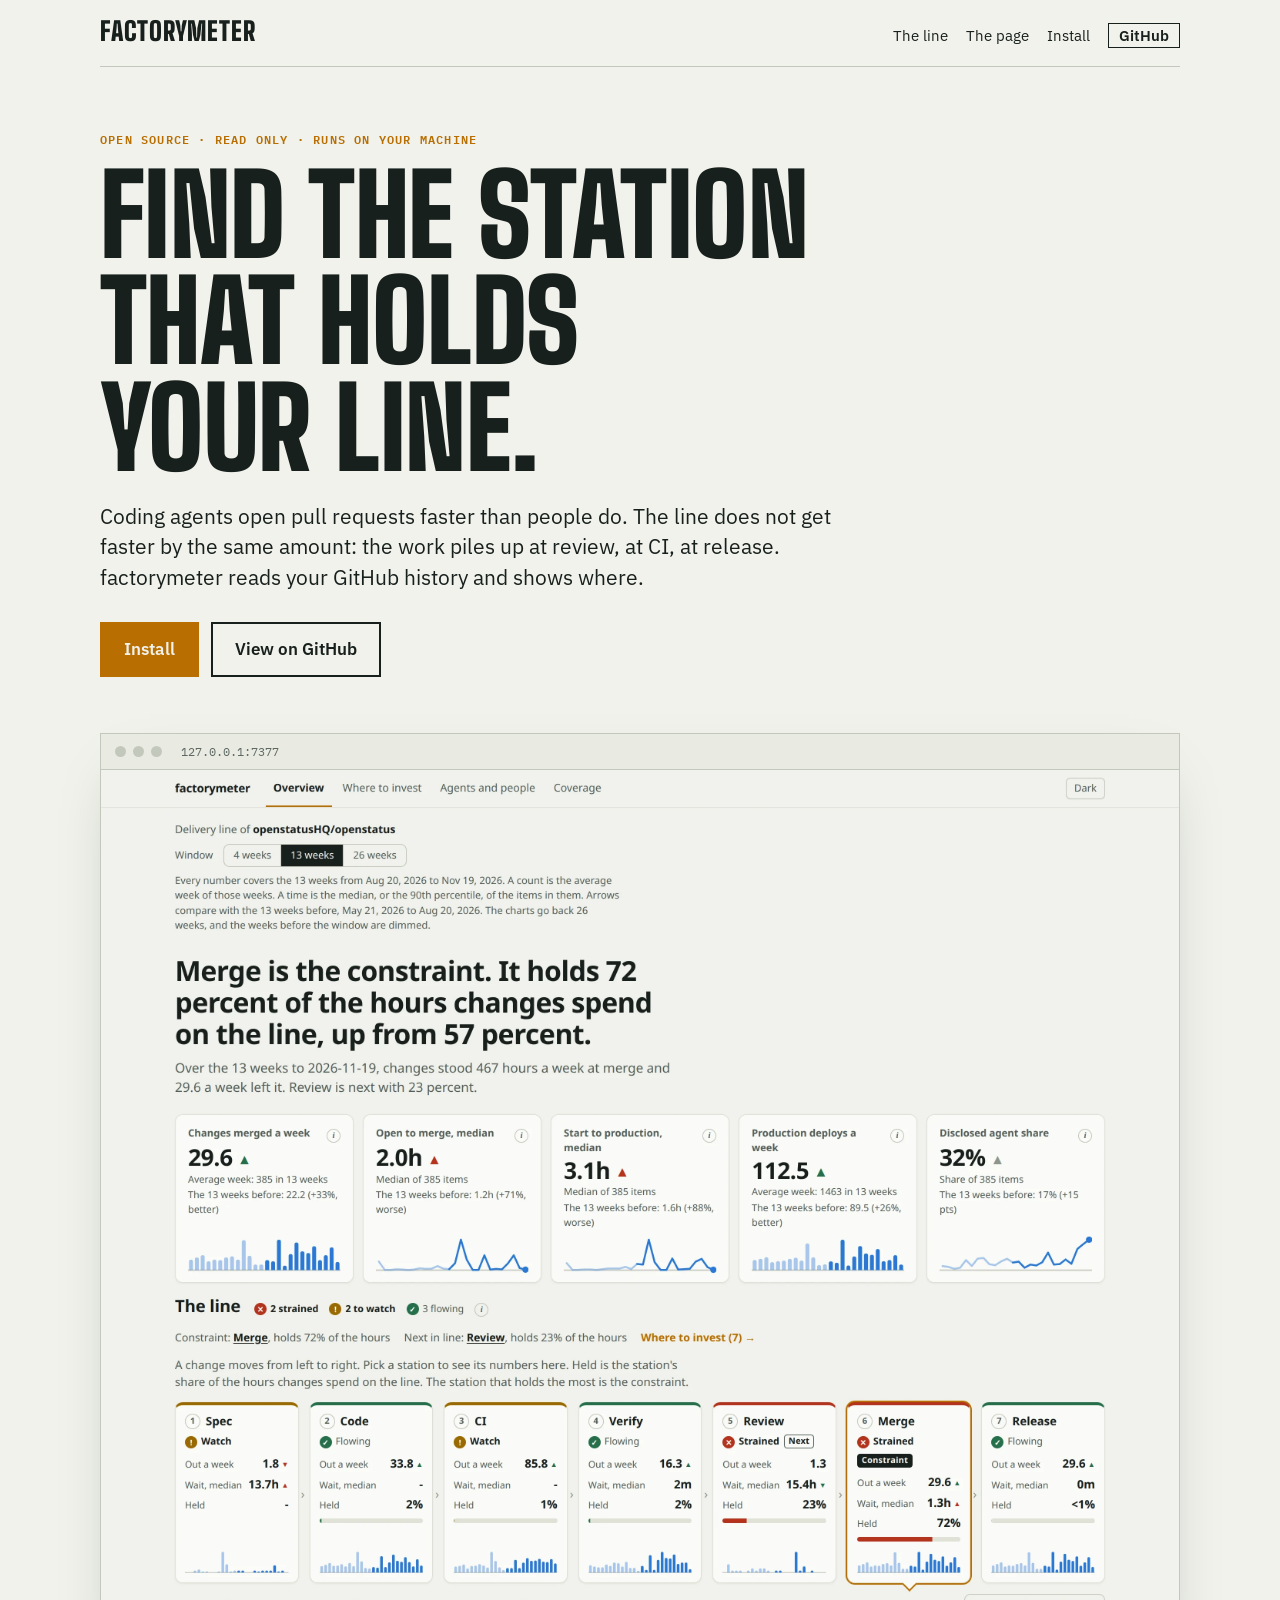
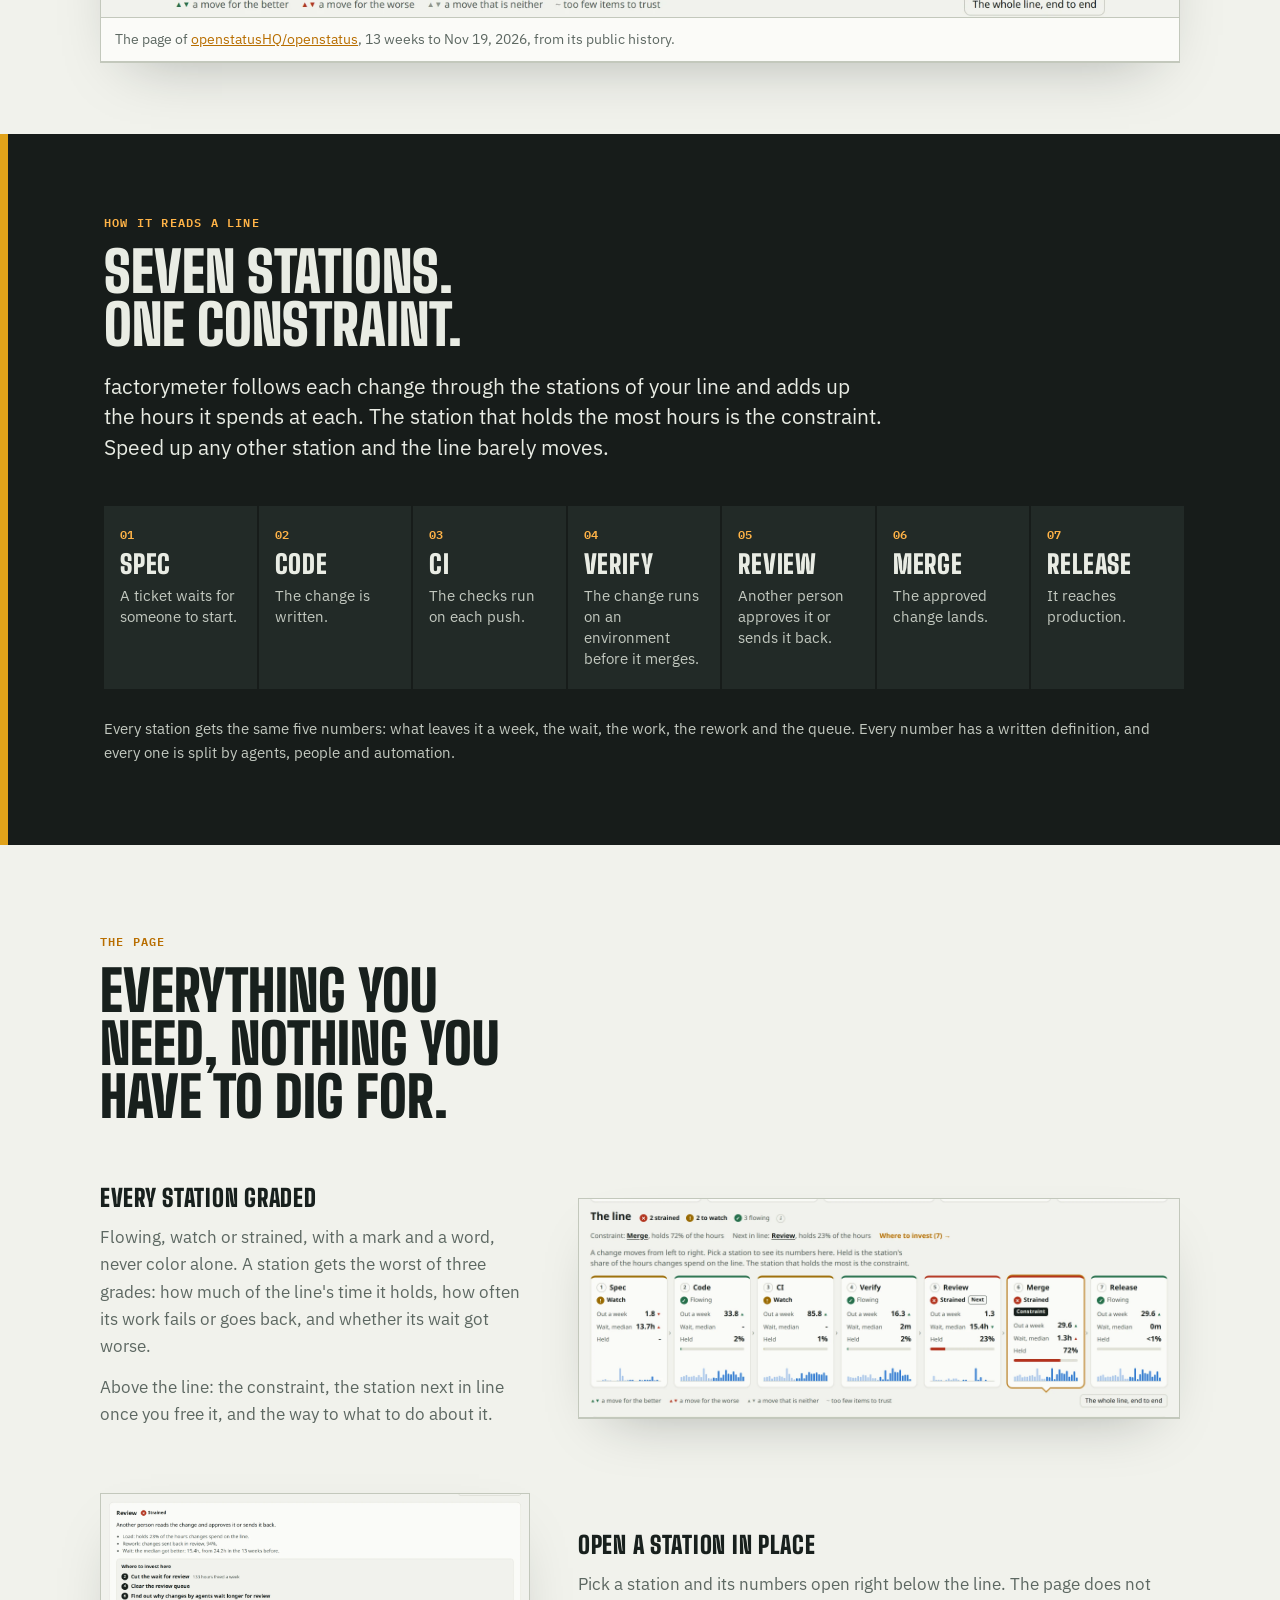
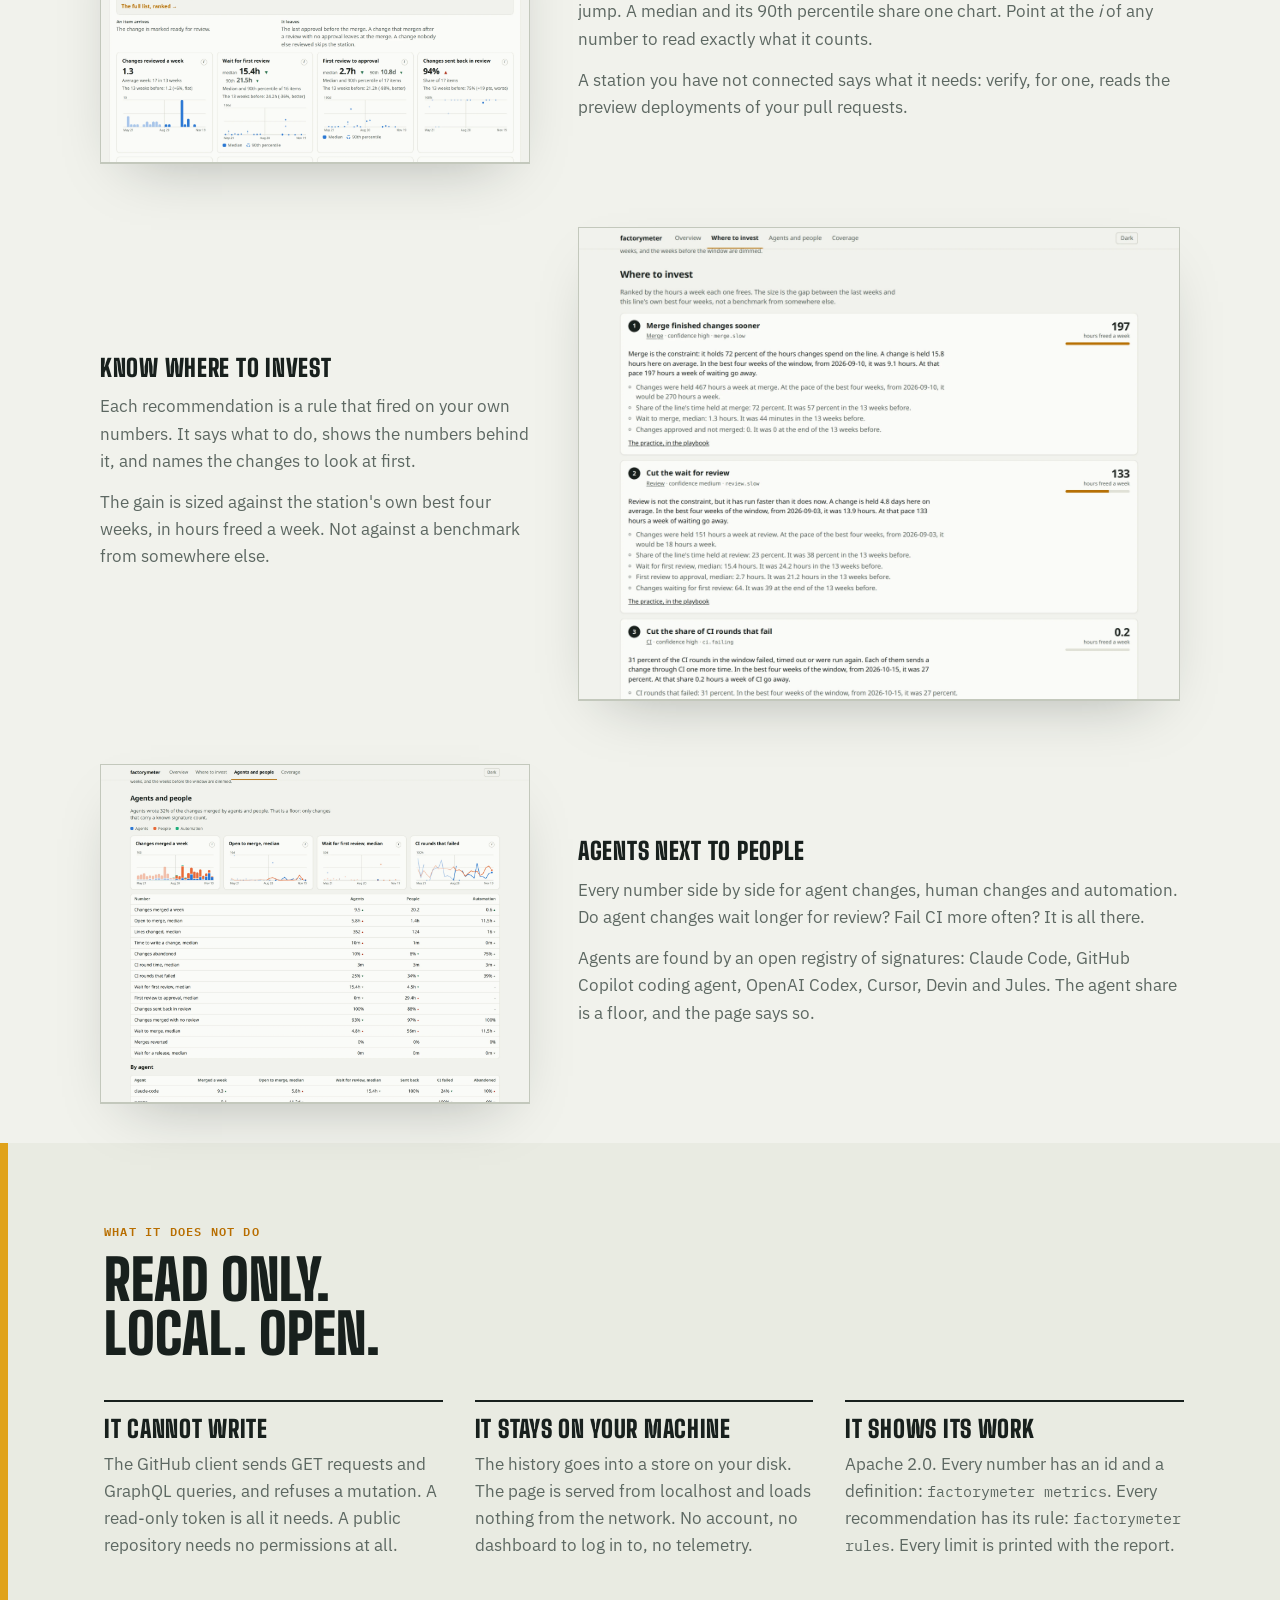
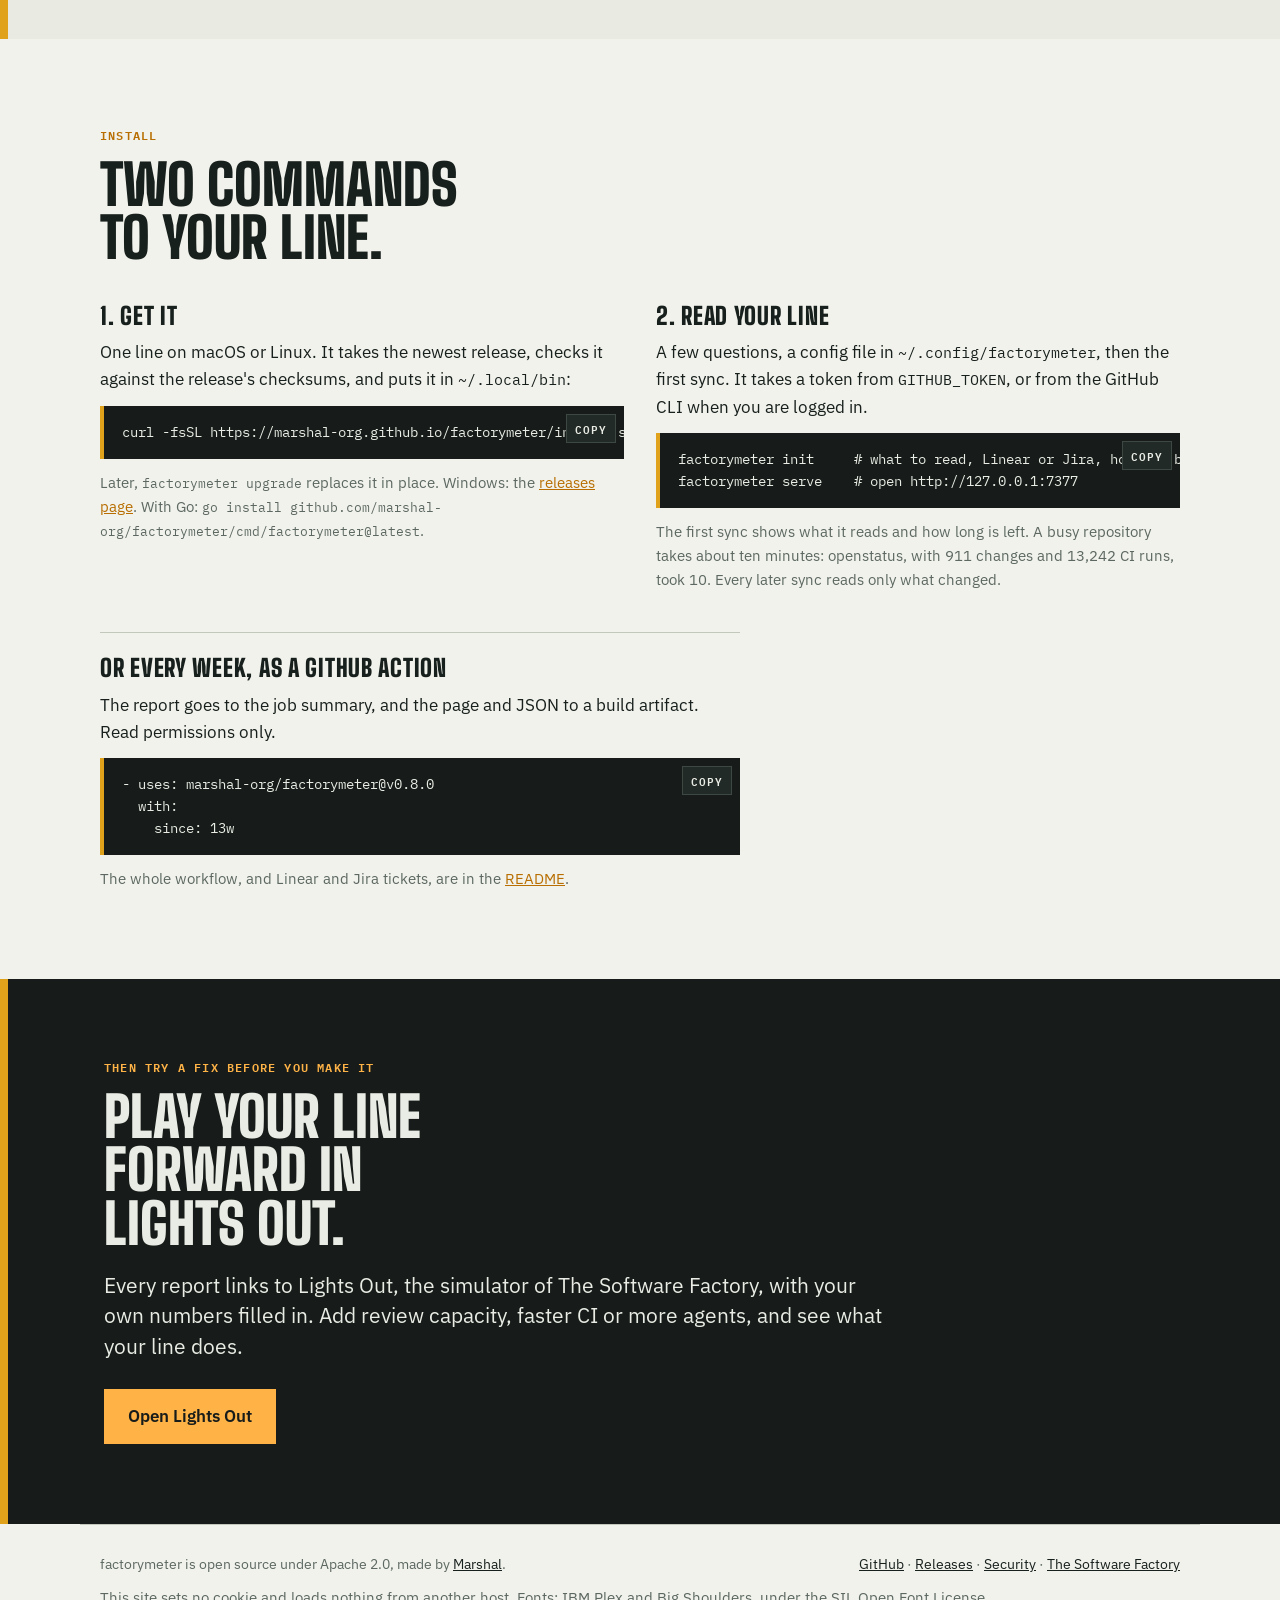
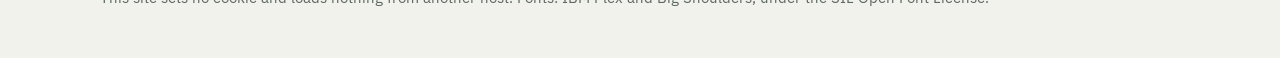
==== site/index.html @ c3268a01 "chore(main): release 0.8.0" ====
<!doctype html>
<html lang="en">
<head>
<meta charset="utf-8">
<meta name="viewport" content="width=device-width, initial-scale=1">
<title>factorymeter: find the station that holds your delivery line</title>
<meta name="description" content="factorymeter reads your GitHub history with a read-only token and shows your delivery line: seven stations from spec to release, graded, with the constraint, the next station in line and where to invest. Agents next to people. Open source, local, no telemetry.">
<link rel="canonical" href="https://marshal-org.github.io/factorymeter/">
<meta name="theme-color" content="#f1f2ec">
<meta property="og:site_name" content="factorymeter">
<meta property="og:type" content="website">
<meta property="og:title" content="factorymeter: find the station that holds your delivery line">
<meta property="og:description" content="Seven stations from spec to release, graded. The constraint, the next station in line, and where to invest. Agents next to people. Read only, local, open source.">
<meta property="og:url" content="https://marshal-org.github.io/factorymeter/">
<meta property="og:image" content="https://marshal-org.github.io/factorymeter/img/og.png">
<meta property="og:image:width" content="1200">
<meta property="og:image:height" content="630">
<meta name="twitter:card" content="summary_large_image">
<meta name="twitter:title" content="factorymeter: find the station that holds your delivery line">
<meta name="twitter:description" content="Seven stations from spec to release, graded. The constraint, the next station in line, and where to invest. Agents next to people.">
<meta name="twitter:image" content="https://marshal-org.github.io/factorymeter/img/og.png">
<link rel="icon" href="favicon.svg" type="image/svg+xml">
<link rel="stylesheet" href="style.css">
<script type="application/ld+json">{"@context":"https://schema.org","@type":"SoftwareApplication","name":"factorymeter","applicationCategory":"DeveloperApplication","operatingSystem":"Linux, macOS, Windows","license":"https://www.apache.org/licenses/LICENSE-2.0","url":"https://marshal-org.github.io/factorymeter/","downloadUrl":"https://github.com/marshal-org/factorymeter/releases/latest","codeRepository":"https://github.com/marshal-org/factorymeter","offers":{"@type":"Offer","price":"0","priceCurrency":"USD"},"author":{"@type":"Organization","name":"Marshal","url":"https://marshal.codes"}}</script>
</head>
<body>
<div class="shell">
<nav class="nav" aria-label="Main">
<a class="home" href="./">factorymeter</a>
<ul>
<li><a href="#line">The line</a></li>
<li><a href="#page">The page</a></li>
<li><a href="#install">Install</a></li>
<li><a class="gh" href="https://github.com/marshal-org/factorymeter">GitHub</a></li>
</ul>
</nav>
</div>

<header class="shell hero">
<p class="kicker">Open source · read only · runs on your machine</p>
<h1>Find the station that holds your line.</h1>
<p class="lede">Coding agents open pull requests faster than people do. The line does not get faster by the same amount: the work piles up at review, at CI, at release. factorymeter reads your GitHub history and shows where.</p>
<div class="cta">
<a class="btn" href="#install">Install</a>
<a class="btn ghost" href="https://github.com/marshal-org/factorymeter">View on GitHub</a>
</div>
<figure class="shot hero-shot">
<div class="chrome" aria-hidden="true"><span></span><span></span><span></span><b>127.0.0.1:7377</b></div>
<img src="img/overview.webp" width="1400" height="1100" alt="The factorymeter page for openstatusHQ/openstatus: the headline names the constraint, five numbers of the whole line, and the seven stations graded flowing, watch or strained.">
<figcaption>The page of <a href="https://github.com/openstatusHQ/openstatus">openstatusHQ/openstatus</a>, 13 weeks to <!-- x-shot-date -->Nov 19, 2026<!-- /x-shot-date -->, from its public history.</figcaption>
</figure>
</header>

<section class="stage dk" id="line">
<div class="shell">
<p class="kicker">How it reads a line</p>
<h2>Seven stations. One constraint.</h2>
<p class="lede">factorymeter follows each change through the stations of your line and adds up the hours it spends at each. The station that holds the most hours is the constraint. Speed up any other station and the line barely moves.</p>
<ol class="stations">
<li><b>01</b><h3>Spec</h3><p>A ticket waits for someone to start.</p></li>
<li><b>02</b><h3>Code</h3><p>The change is written.</p></li>
<li><b>03</b><h3>CI</h3><p>The checks run on each push.</p></li>
<li><b>04</b><h3>Verify</h3><p>The change runs on an environment before it merges.</p></li>
<li><b>05</b><h3>Review</h3><p>Another person approves it or sends it back.</p></li>
<li><b>06</b><h3>Merge</h3><p>The approved change lands.</p></li>
<li><b>07</b><h3>Release</h3><p>It reaches production.</p></li>
</ol>
<p class="small">Every station gets the same five numbers: what leaves it a week, the wait, the work, the rework and the queue. Every number has a written definition, and every one is split by agents, people and automation.</p>
</div>
</section>

<section class="shell" id="page">
<p class="kicker">The page</p>
<h2>Everything you need, nothing you have to dig for.</h2>

<div class="feature">
<div>
<h3>Every station graded</h3>
<p>Flowing, watch or strained, with a mark and a word, never color alone. A station gets the worst of three grades: how much of the line's time it holds, how often its work fails or goes back, and whether its wait got worse.</p>
<p>Above the line: the constraint, the station next in line once you free it, and the way to what to do about it.</p>
</div>
<figure class="shot"><img src="img/line.webp" width="1256" height="458" loading="lazy" alt="The line of seven stations, each with a colored top edge and a grade, what leaves it a week, its median wait and its share of the hours."></figure>
</div>

<div class="feature flip">
<div>
<h3>Open a station in place</h3>
<p>Pick a station and its numbers open right below the line. The page does not jump. A median and its 90th percentile share one chart. Point at the <i>i</i> of any number to read exactly what it counts.</p>
<p>A station you have not connected says what it needs: verify, for one, reads the preview deployments of your pull requests.</p>
</div>
<figure class="shot"><img src="img/station.webp" width="1256" height="788" loading="lazy" alt="The review station opened below the line: its grade and reasons, the recommendations about it, and a chart per number with 26 weeks of history."></figure>
</div>

<div class="feature">
<div>
<h3>Know where to invest</h3>
<p>Each recommendation is a rule that fired on your own numbers. It says what to do, shows the numbers behind it, and names the changes to look at first.</p>
<p>The gain is sized against the station's own best four weeks, in hours freed a week. Not against a benchmark from somewhere else.</p>
</div>
<figure class="shot"><img src="img/invest.webp" width="1400" height="1100" loading="lazy" alt="Where to invest: ranked recommendations, each with the hours a week it frees, its evidence and the changes to look at."></figure>
</div>

<div class="feature flip">
<div>
<h3>Agents next to people</h3>
<p>Every number side by side for agent changes, human changes and automation. Do agent changes wait longer for review? Fail CI more often? It is all there.</p>
<p>Agents are found by an open registry of signatures: Claude Code, GitHub Copilot coding agent, OpenAI Codex, Cursor, Devin and Jules. The agent share is a floor, and the page says so.</p>
</div>
<figure class="shot"><img src="img/agents.webp" width="1400" height="1100" loading="lazy" alt="Agents and people: weekly charts of changes merged and wait for review, split by agents, people and automation, with a table of every number."></figure>
</div>
</section>

<section class="stage" id="trust">
<div class="shell">
<p class="kicker">What it does not do</p>
<h2>Read only. Local. Open.</h2>
<div class="three">
<div><h3>It cannot write</h3><p>The GitHub client sends GET requests and GraphQL queries, and refuses a mutation. A read-only token is all it needs. A public repository needs no permissions at all.</p></div>
<div><h3>It stays on your machine</h3><p>The history goes into a store on your disk. The page is served from localhost and loads nothing from the network. No account, no dashboard to log in to, no telemetry.</p></div>
<div><h3>It shows its work</h3><p>Apache 2.0. Every number has an id and a definition: <code>factorymeter metrics</code>. Every recommendation has its rule: <code>factorymeter rules</code>. Every limit is printed with the report.</p></div>
</div>
</div>
</section>

<section class="shell" id="install">
<p class="kicker">Install</p>
<h2>Two commands to your line.</h2>
<div class="steps">
<div>
<h3>1. Get it</h3>
<p>One line on macOS or Linux. It takes the newest release, checks it against the release's checksums, and puts it in <code>~/.local/bin</code>:</p>
<pre><code>curl -fsSL https://marshal-org.github.io/factorymeter/install.sh | sh</code></pre>
<p class="small">Later, <code>factorymeter upgrade</code> replaces it in place. Windows: the <a href="https://github.com/marshal-org/factorymeter/releases/latest">releases page</a>. With Go: <code>go install github.com/marshal-org/factorymeter/cmd/factorymeter@latest</code>.</p>
</div>
<div>
<h3>2. Read your line</h3>
<p>A few questions, a config file in <code>~/.config/factorymeter</code>, then the first sync. It takes a token from <code>GITHUB_TOKEN</code>, or from the GitHub CLI when you are logged in.</p>
<pre><code>factorymeter init     # what to read, Linear or Jira, how far back
factorymeter serve    # open http://127.0.0.1:7377</code></pre>
<p class="small">The first sync shows what it reads and how long is left. A busy repository takes about ten minutes: openstatus, with 911 changes and 13,242 CI runs, took 10. Every later sync reads only what changed.</p>
</div>
</div>
<div class="action">
<h3>Or every week, as a GitHub Action</h3>
<p>The report goes to the job summary, and the page and JSON to a build artifact. Read permissions only.</p>
<!-- x-release-please-start-version -->
<pre><code>- uses: marshal-org/factorymeter@v0.8.0
  with:
    since: 13w</code></pre>
<!-- x-release-please-end -->
<p class="small">The whole workflow, and Linear and Jira tickets, are in the <a href="https://github.com/marshal-org/factorymeter#run-it-on-a-schedule">README</a>.</p>
</div>
</section>

<section class="stage dk sim" id="simulate">
<div class="shell">
<p class="kicker">Then try a fix before you make it</p>
<h2>Play your line forward in Lights Out.</h2>
<p class="lede">Every report links to Lights Out, the simulator of The Software Factory, with your own numbers filled in. Add review capacity, faster CI or more agents, and see what your line does.</p>
<a class="btn" href="https://thesoftwarefactory.site/lights-out/">Open Lights Out</a>
</div>
</section>

<footer class="shell foot">
<div class="row">
<p>factorymeter is open source under Apache 2.0, made by <a href="https://marshal.codes/?utm_source=factorymeter&amp;utm_medium=site">Marshal</a>.</p>
<p><a href="https://github.com/marshal-org/factorymeter">GitHub</a> · <a href="https://github.com/marshal-org/factorymeter/releases">Releases</a> · <a href="https://github.com/marshal-org/factorymeter/blob/main/SECURITY.md">Security</a> · <a href="https://thesoftwarefactory.site/">The Software Factory</a></p>
</div>
<p class="small">This site sets no cookie and loads nothing from another host. Fonts: IBM Plex and Big Shoulders, under the SIL Open Font License.</p>
</footer>
<script>
document.querySelectorAll("pre").forEach(function (pre) {
  if (!navigator.clipboard) return;
  var b = document.createElement("button");
  b.type = "button";
  b.className = "copy";
  b.textContent = "Copy";
  b.addEventListener("click", function () {
    var text = pre.querySelector("code").textContent.split("\n").map(function (l) { return l.replace(/\s+#.*$/, ""); }).join("\n");
    navigator.clipboard.writeText(text).then(function () { b.textContent = "Copied"; setTimeout(function () { b.textContent = "Copy"; }, 1500); });
  });
  pre.appendChild(b);
});
</script>
</body>
</html>
---- site/style.css ----
/* The look of The Software Factory: a light page, condensed display
   headings, mono labels, amber as the accent, and the dark green-black of
   its lights-out stages for the bands. The fonts are served from here. */
@font-face { font-family: "Big Shoulders Display"; font-weight: 900; font-display: swap; src: url(fonts/big-shoulders-display-900.woff2) format("woff2"); }
@font-face { font-family: "IBM Plex Sans"; font-weight: 400 700; font-display: swap; src: url(fonts/ibm-plex-sans.woff2) format("woff2"); }
@font-face { font-family: "IBM Plex Mono"; font-weight: 400; font-display: swap; src: url(fonts/ibm-plex-mono-400.woff2) format("woff2"); }
@font-face { font-family: "IBM Plex Mono"; font-weight: 600; font-display: swap; src: url(fonts/ibm-plex-mono-600.woff2) format("woff2"); }

:root {
  --bg: #f1f2ec;
  --panel: #fbfbf8;
  --ink: #18201d;
  --muted: #5d6862;
  --line: #c3c8bc;
  --accent: #b86e00;
  --dk-bg: #171c1a;
  --dk-panel: #222a27;
  --dk-line: #3d4843;
  --dk-ink: #e9ece4;
  --dk-muted: #c3c9c0;
  --dk-accent: #ffb347;
  --rail: #e0a21a;
  --display: "Big Shoulders Display", "Arial Narrow", Impact, sans-serif;
  --body: "IBM Plex Sans", system-ui, -apple-system, "Segoe UI", sans-serif;
  --mono: "IBM Plex Mono", ui-monospace, Menlo, Consolas, monospace;
  color-scheme: light;
}
* { box-sizing: border-box; }
html { scroll-behavior: smooth; scroll-padding-top: 16px; }
html, body { margin: 0; }
body { background: var(--bg); color: var(--ink); font: 400 17px/1.6 var(--body); -webkit-text-size-adjust: 100%; }
img { max-width: 100%; height: auto; display: block; }
a { color: var(--accent); }
a:focus-visible, button:focus-visible { outline: 2px solid var(--accent); outline-offset: 2px; }
h1, h2, h3 { font-family: var(--display); font-weight: 900; text-transform: uppercase; line-height: .95; text-wrap: balance; margin: 0; }
h1 { font-size: clamp(48px, 9vw, 112px); letter-spacing: -.005em; max-width: 14ch; }
h2 { font-size: clamp(34px, 5vw, 56px); max-width: 18ch; }
h3 { font-size: 24px; letter-spacing: .03em; }
p { margin: 0; }
code, pre { font-family: var(--mono); }
code { font-size: .88em; }

.shell { max-width: 1120px; margin: 0 auto; padding: 0 20px; }
.nav { display: flex; flex-wrap: wrap; gap: 8px 22px; align-items: baseline; justify-content: space-between; padding: 18px 0; border-bottom: 1px solid var(--line); }
.nav .home { font: 900 26px/1 var(--display); text-transform: uppercase; letter-spacing: .03em; color: var(--ink); text-decoration: none; }
.nav ul { display: flex; flex-wrap: wrap; gap: 6px 18px; list-style: none; margin: 0; padding: 0; font-size: 15px; }
.nav ul a { color: var(--ink); text-decoration: none; border-bottom: 2px solid transparent; }
.nav ul a:hover { border-color: var(--accent); }
.nav ul .gh { border: 1px solid var(--ink); padding: 2px 10px; font-weight: 600; }
.nav ul .gh:hover { background: var(--ink); color: var(--bg); }

.kicker { font: 600 12px/1.4 var(--mono); text-transform: uppercase; letter-spacing: .1em; color: var(--accent); margin-bottom: 14px; }
.lede { font-size: 21px; line-height: 1.45; max-width: 60ch; margin-top: 20px; color: var(--ink); }
.small { font-size: 15px; color: var(--muted); }
.btn { display: inline-block; background: var(--accent); color: var(--bg); font-weight: 600; padding: 12px 22px; text-decoration: none; border: 2px solid var(--accent); }
.btn:hover { background: #9a5c00; border-color: #9a5c00; }
.btn.ghost { background: none; color: var(--ink); border-color: var(--ink); }
.btn.ghost:hover { background: var(--ink); color: var(--bg); }

.hero { padding-top: 64px; padding-bottom: 72px; }
.cta { display: flex; flex-wrap: wrap; gap: 12px; margin-top: 30px; }
.shot { margin: 0; background: var(--panel); border: 1px solid var(--line); box-shadow: 0 1px 0 var(--line), 0 24px 60px -30px rgba(24, 32, 29, .35); overflow: hidden; }
.hero-shot { margin-top: 56px; }
.chrome { display: flex; align-items: center; gap: 7px; padding: 10px 14px; border-bottom: 1px solid var(--line); background: #e9ebe2; }
.chrome span { width: 11px; height: 11px; border-radius: 50%; background: var(--line); }
.chrome b { margin-left: 12px; font: 400 12px var(--mono); color: var(--muted); }
figcaption { padding: 10px 14px; font-size: 14px; color: var(--muted); border-top: 1px solid var(--line); }

/* A band in the dark of the lights-out stages. */
.stage { padding: 80px 0; border-left: 8px solid var(--rail); }
.stage.dk { background: var(--dk-bg); color: var(--dk-ink); }
.stage.dk .lede { color: var(--dk-ink); }
.stage.dk .small, .stage.dk p { color: var(--dk-muted); }
.stage.dk .kicker { color: var(--dk-accent); }
.stage.dk .btn { background: var(--dk-accent); border-color: var(--dk-accent); color: var(--dk-bg); }
.stage.dk .btn:hover { background: #ffc46b; border-color: #ffc46b; }
.stage:not(.dk) { background: #e9ebe2; }

.stations { list-style: none; padding: 0; margin: 44px 0 28px; display: grid; grid-template-columns: repeat(7, minmax(0, 1fr)); gap: 2px; counter-reset: s; }
.stations li { background: var(--dk-panel); padding: 18px 16px 20px; position: relative; display: grid; gap: 8px; align-content: start; }
.stations b { font: 600 12px var(--mono); color: var(--dk-accent); }
.stations h3 { color: var(--dk-ink); font-size: 26px; }
.stations p { font-size: 14.5px; line-height: 1.45; }

#page { padding-top: 88px; padding-bottom: 40px; }
.feature { display: grid; grid-template-columns: minmax(0, 5fr) minmax(0, 7fr); gap: 48px; align-items: center; margin-top: 64px; }
.feature > div { display: grid; gap: 14px; }
.feature > div p { color: var(--muted); }
.feature.flip > div { order: 2; }

.three { display: grid; grid-template-columns: repeat(3, minmax(0, 1fr)); gap: 32px; margin-top: 40px; }
.three > div { display: grid; gap: 10px; align-content: start; border-top: 2px solid var(--ink); padding-top: 16px; }
.three p { color: var(--muted); }

#install { padding-top: 88px; padding-bottom: 88px; }
.steps { display: grid; grid-template-columns: repeat(2, minmax(0, 1fr)); gap: 32px; margin-top: 40px; }
.steps > div, .action { display: grid; gap: 12px; align-content: start; }
.action { margin-top: 40px; padding-top: 24px; border-top: 1px solid var(--line); max-width: 640px; }
pre { position: relative; margin: 0; background: var(--dk-bg); color: var(--dk-ink); padding: 16px 76px 16px 18px; font-size: 14px; line-height: 1.55; overflow-x: auto; border-left: 4px solid var(--rail); }
pre code { font-size: inherit; }
.copy { position: absolute; top: 8px; right: 8px; font: 600 11px var(--mono); text-transform: uppercase; letter-spacing: .08em; background: var(--dk-panel); color: var(--dk-ink); border: 1px solid var(--dk-line); padding: 4px 8px; cursor: pointer; }
.copy:hover { border-color: var(--dk-accent); color: var(--dk-accent); }

.sim .shell { display: grid; gap: 0; }
.sim .btn { justify-self: start; margin-top: 28px; }

.foot { padding: 28px 20px 48px; border-top: 1px solid var(--line); color: var(--muted); font-size: 14px; display: grid; gap: 10px; margin-top: 0; }
.foot .row { display: flex; flex-wrap: wrap; gap: 6px 24px; justify-content: space-between; }
.foot a { color: var(--ink); }

@media (max-width: 900px) {
  .stations { grid-template-columns: repeat(2, minmax(0, 1fr)); }
  .feature, .feature.flip { grid-template-columns: minmax(0, 1fr); gap: 20px; }
  .feature.flip > div { order: 0; }
  .three, .steps { grid-template-columns: minmax(0, 1fr); }
}
@media (max-width: 520px) {
  .hero { padding-top: 40px; }
  .stage { padding: 56px 0; border-left-width: 5px; }
  .lede { font-size: 18px; }
}
@media (prefers-reduced-motion: reduce) { html { scroll-behavior: auto; } }
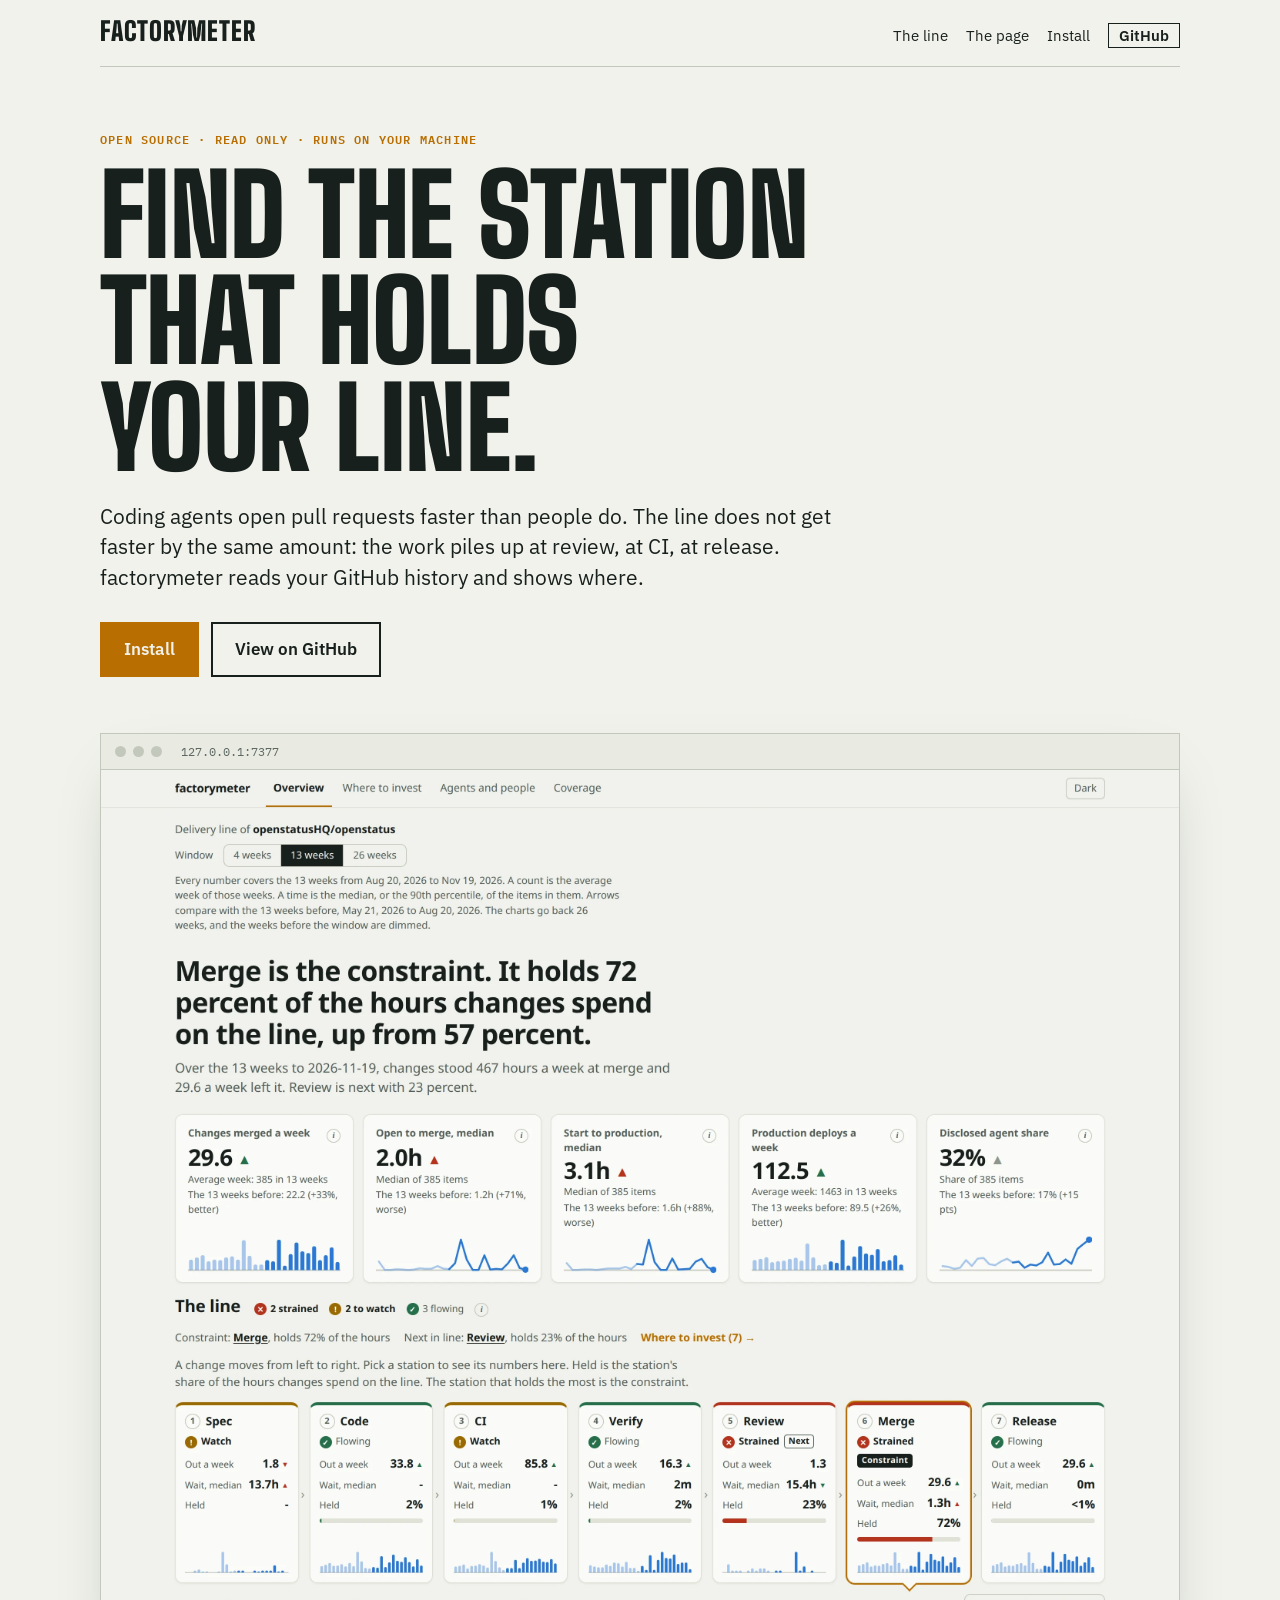
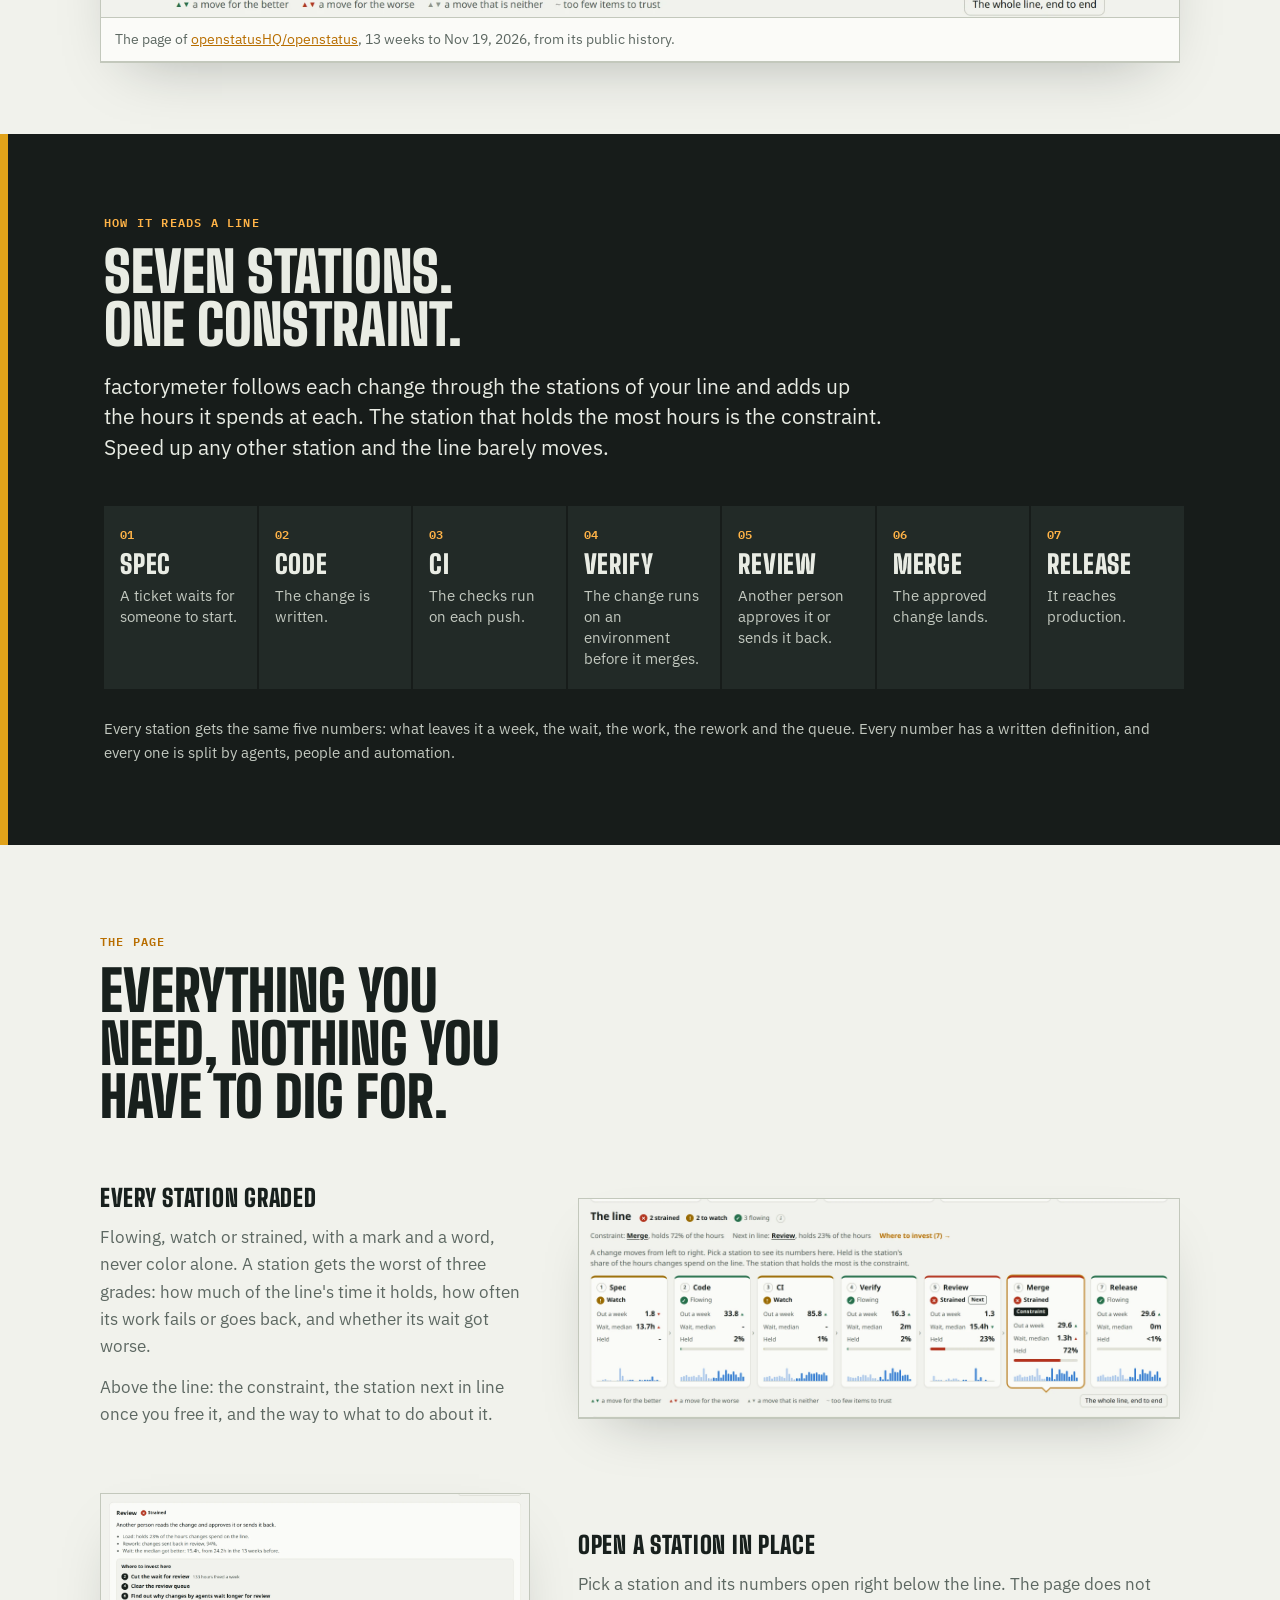
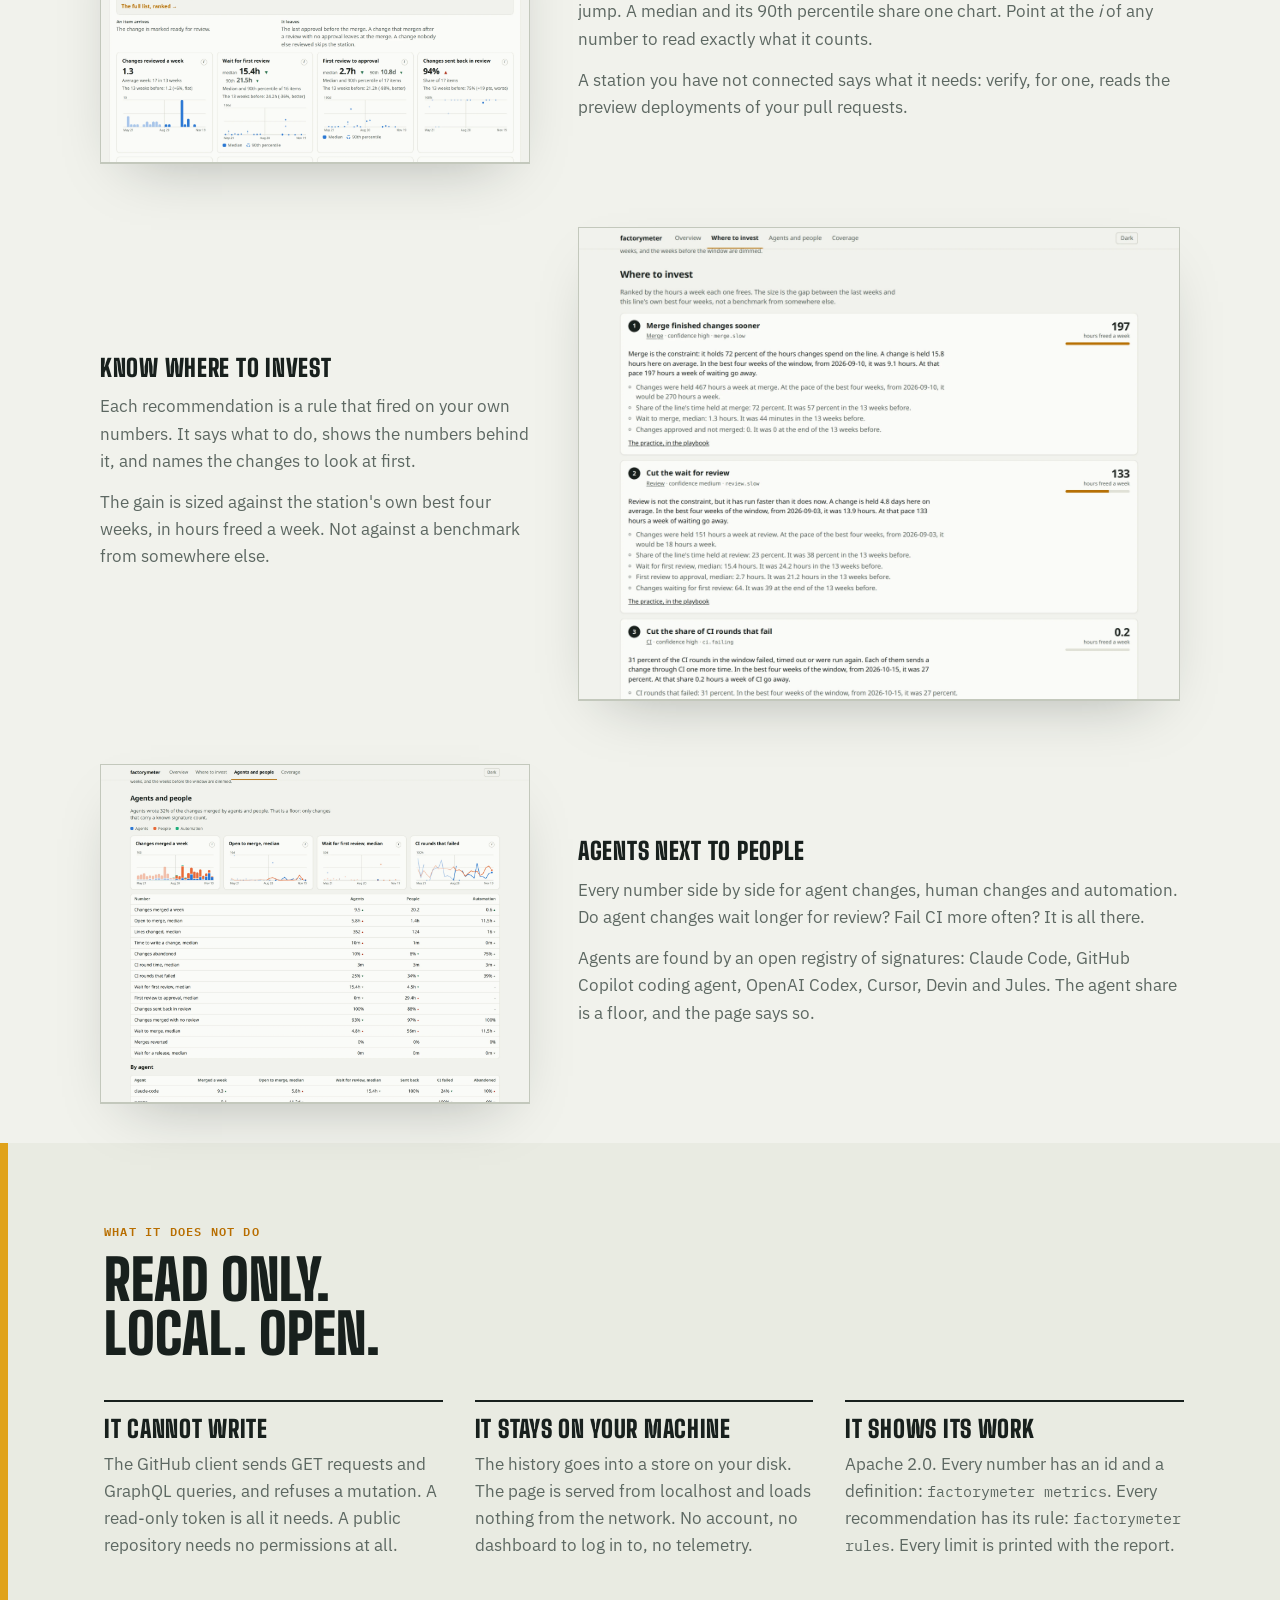
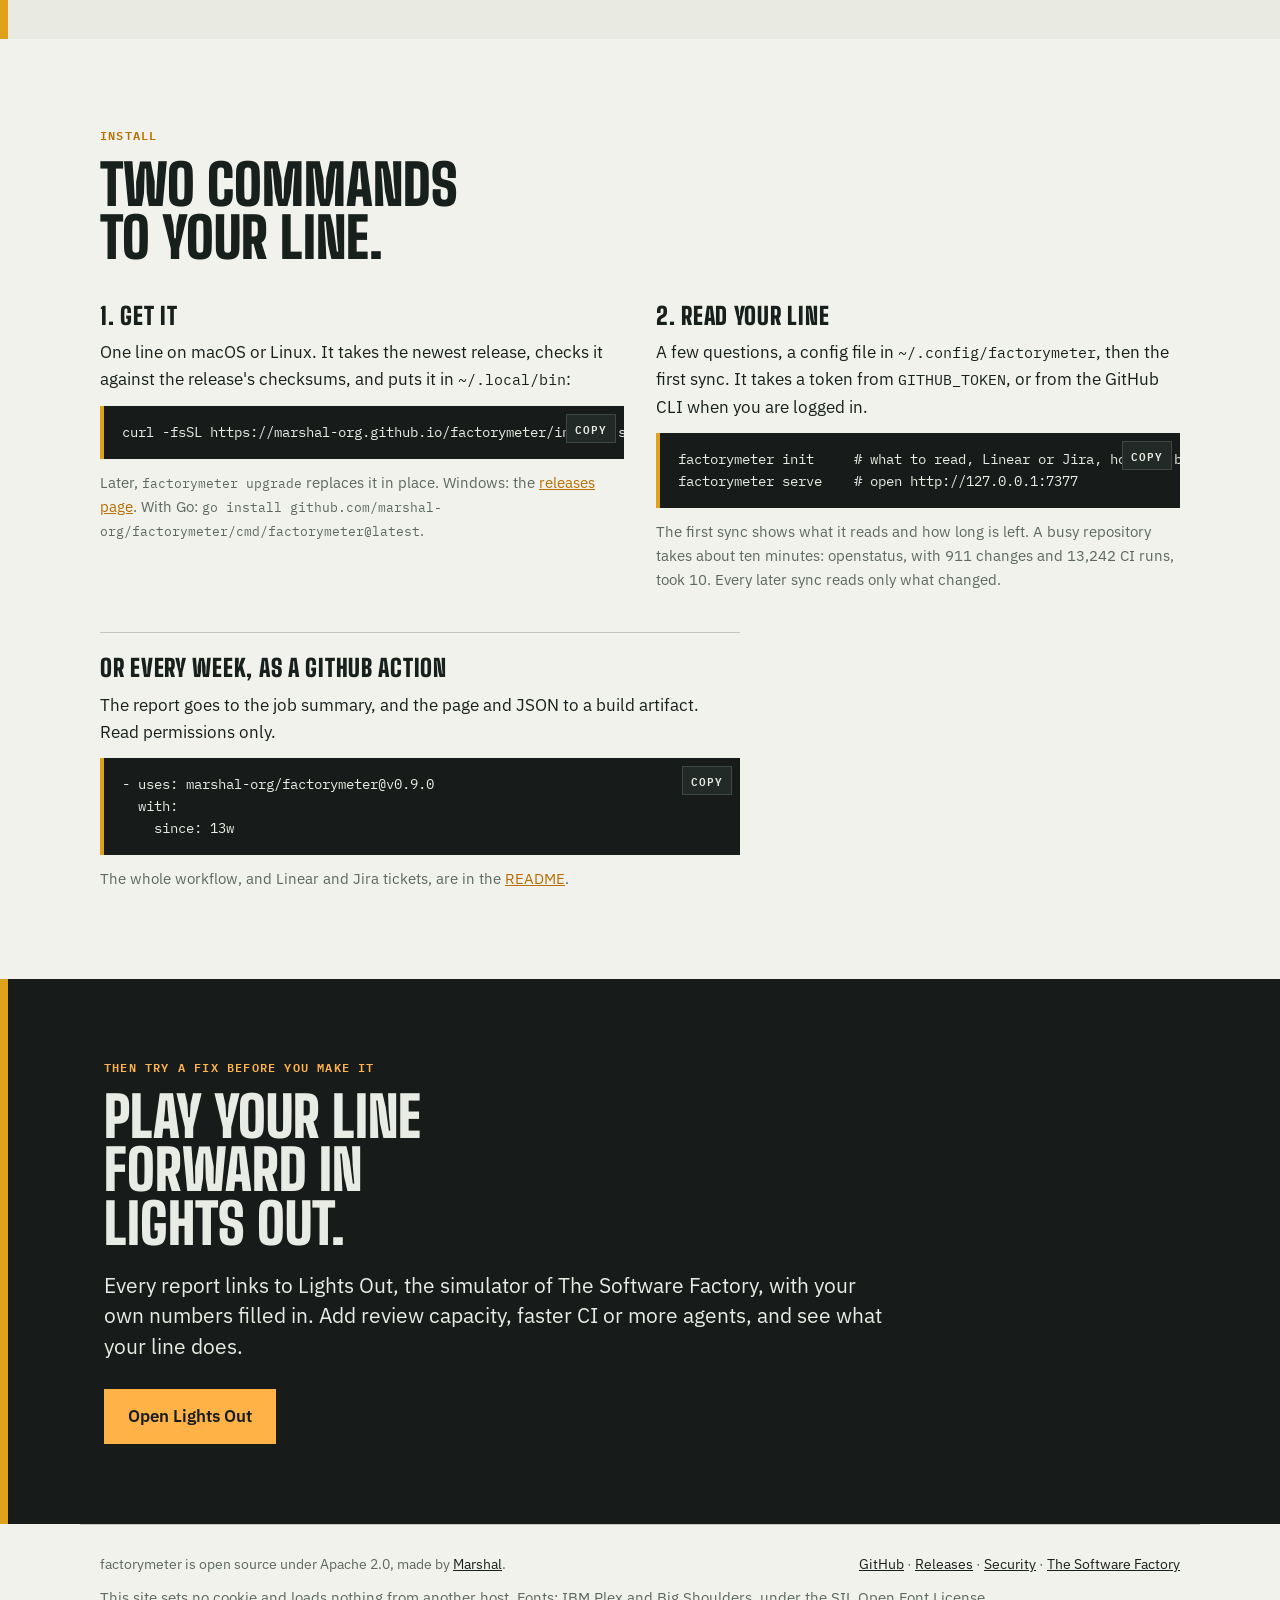
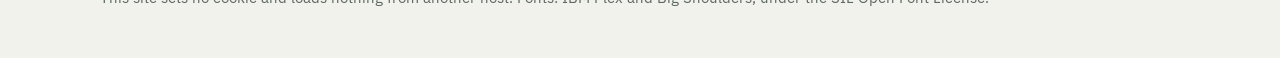
==== commit c4ee8b61: "chore(main): release 0.9.0" ====
--- a/site/index.html
+++ b/site/index.html
@@ -144,7 +144,7 @@
 <h3>Or every week, as a GitHub Action</h3>
 <p>The report goes to the job summary, and the page and JSON to a build artifact. Read permissions only.</p>
 <!-- x-release-please-start-version -->
-<pre><code>- uses: marshal-org/factorymeter@v0.8.0
+<pre><code>- uses: marshal-org/factorymeter@v0.9.0
   with:
     since: 13w</code></pre>
 <!-- x-release-please-end -->
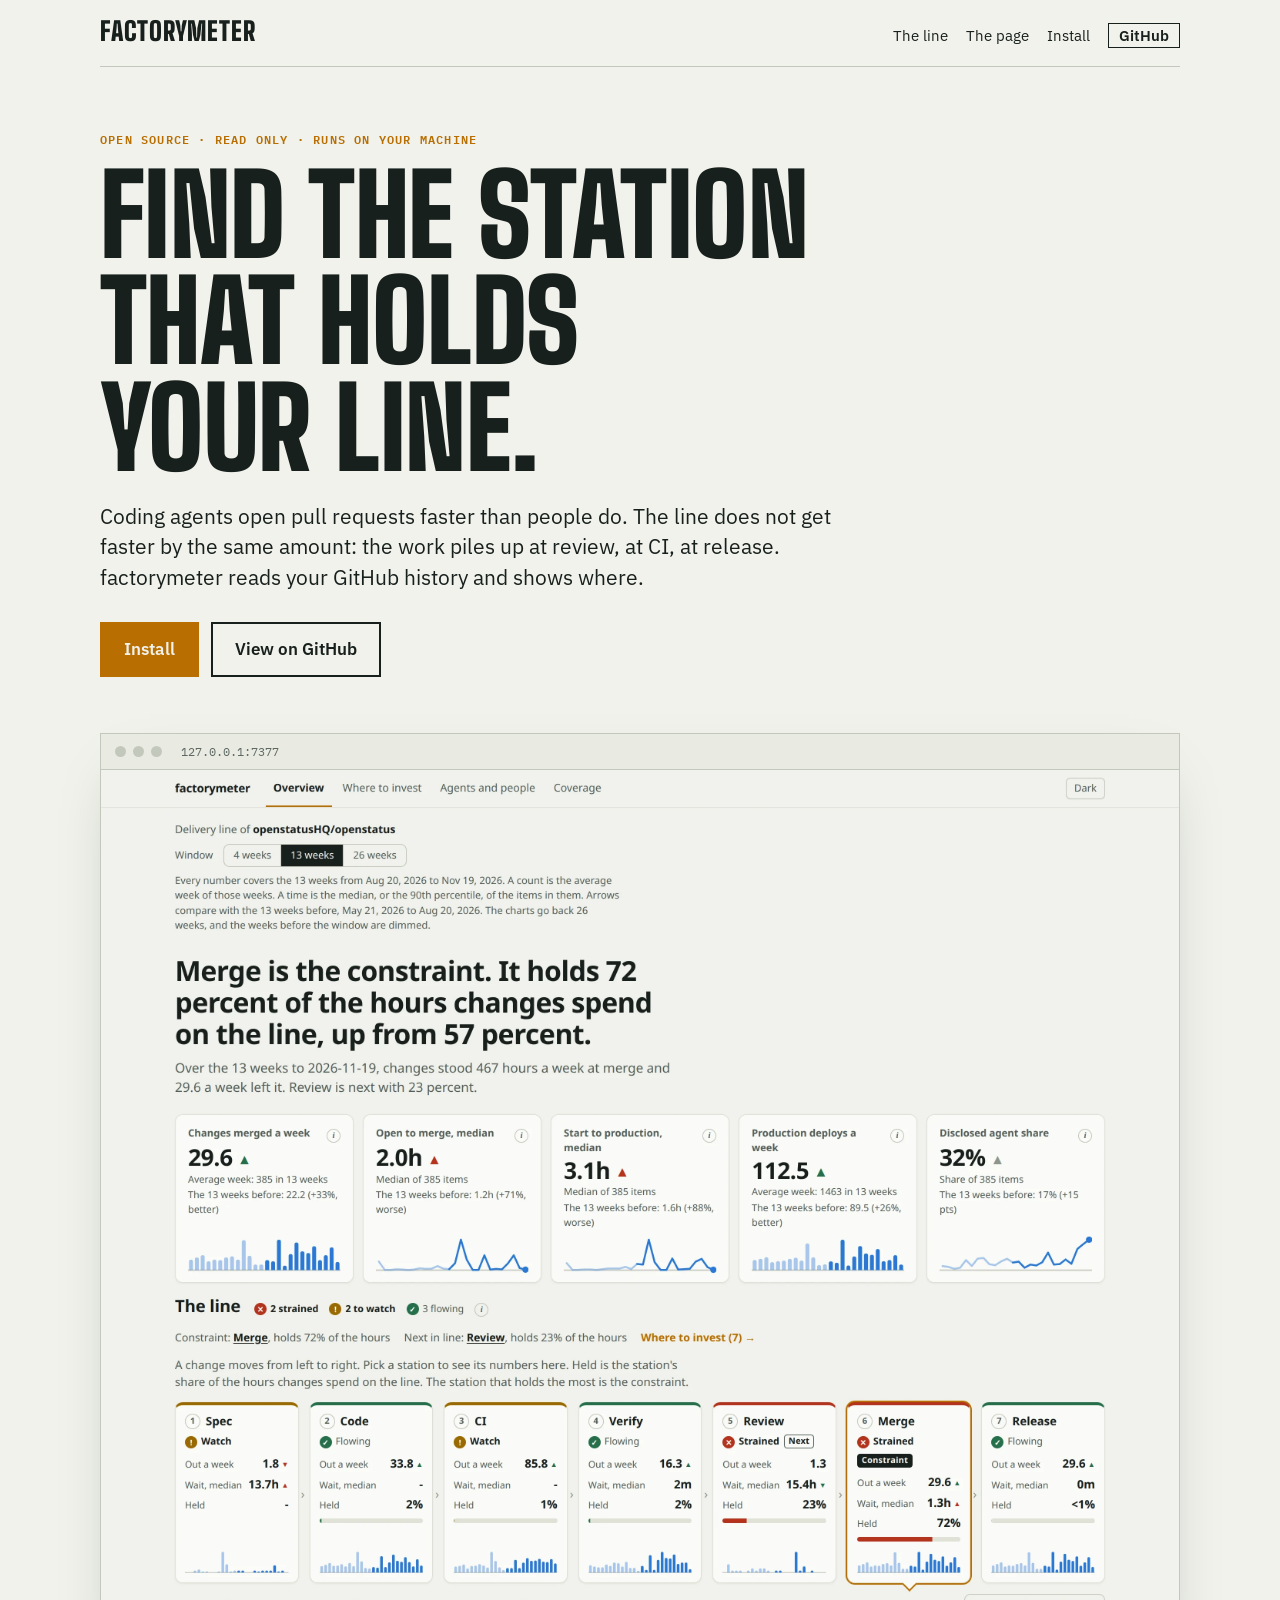
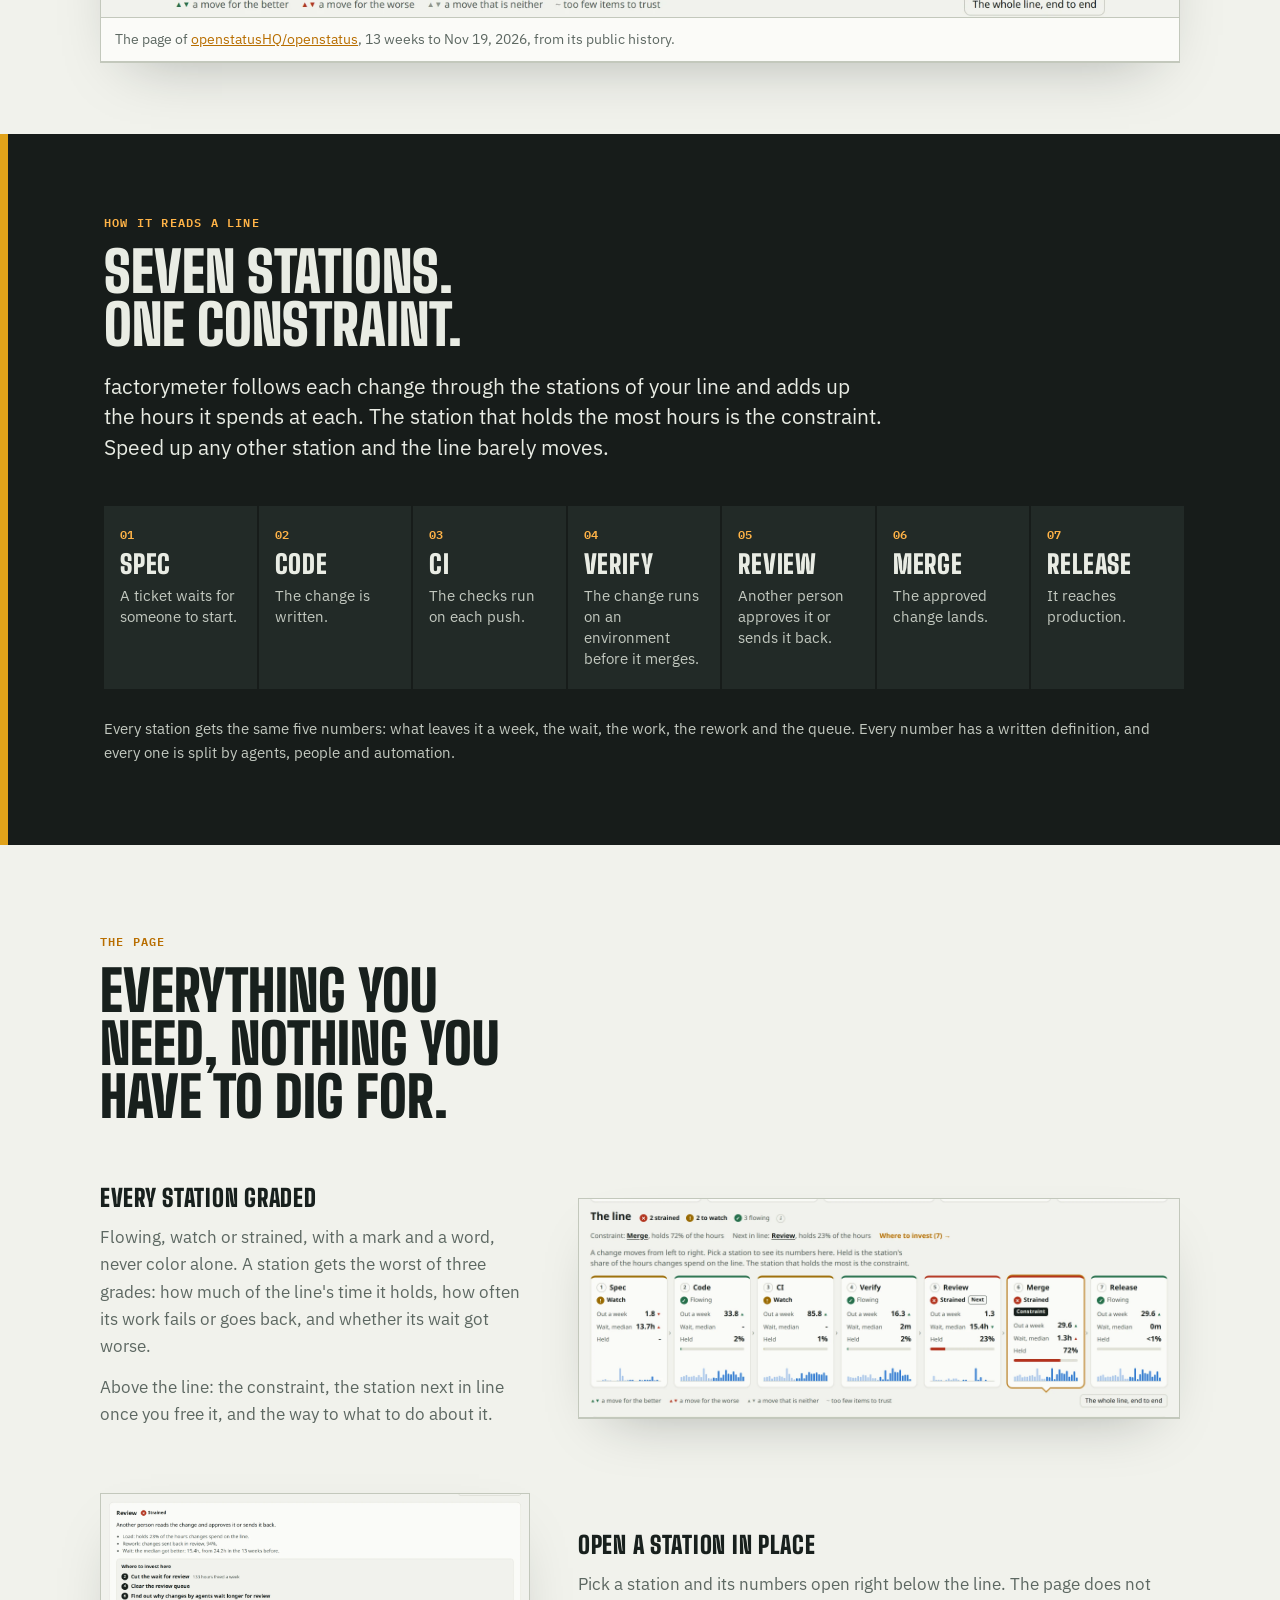
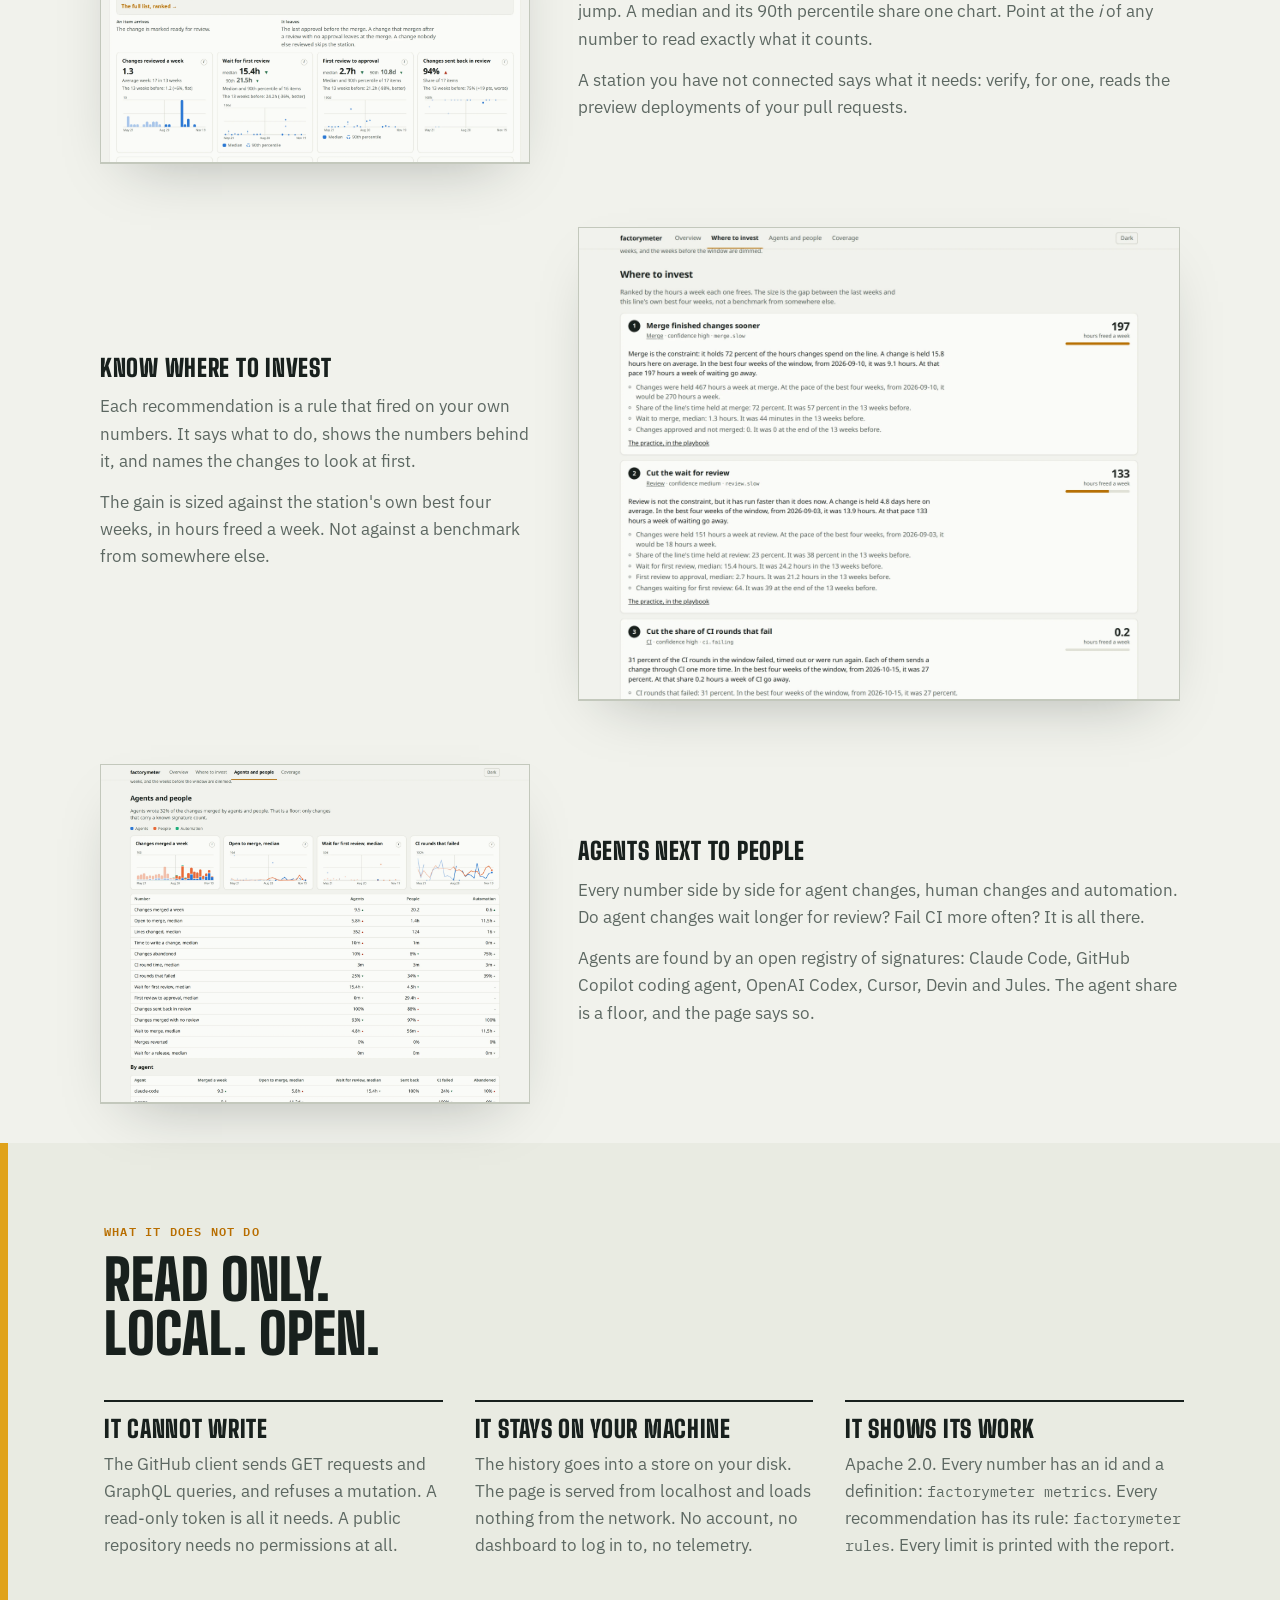
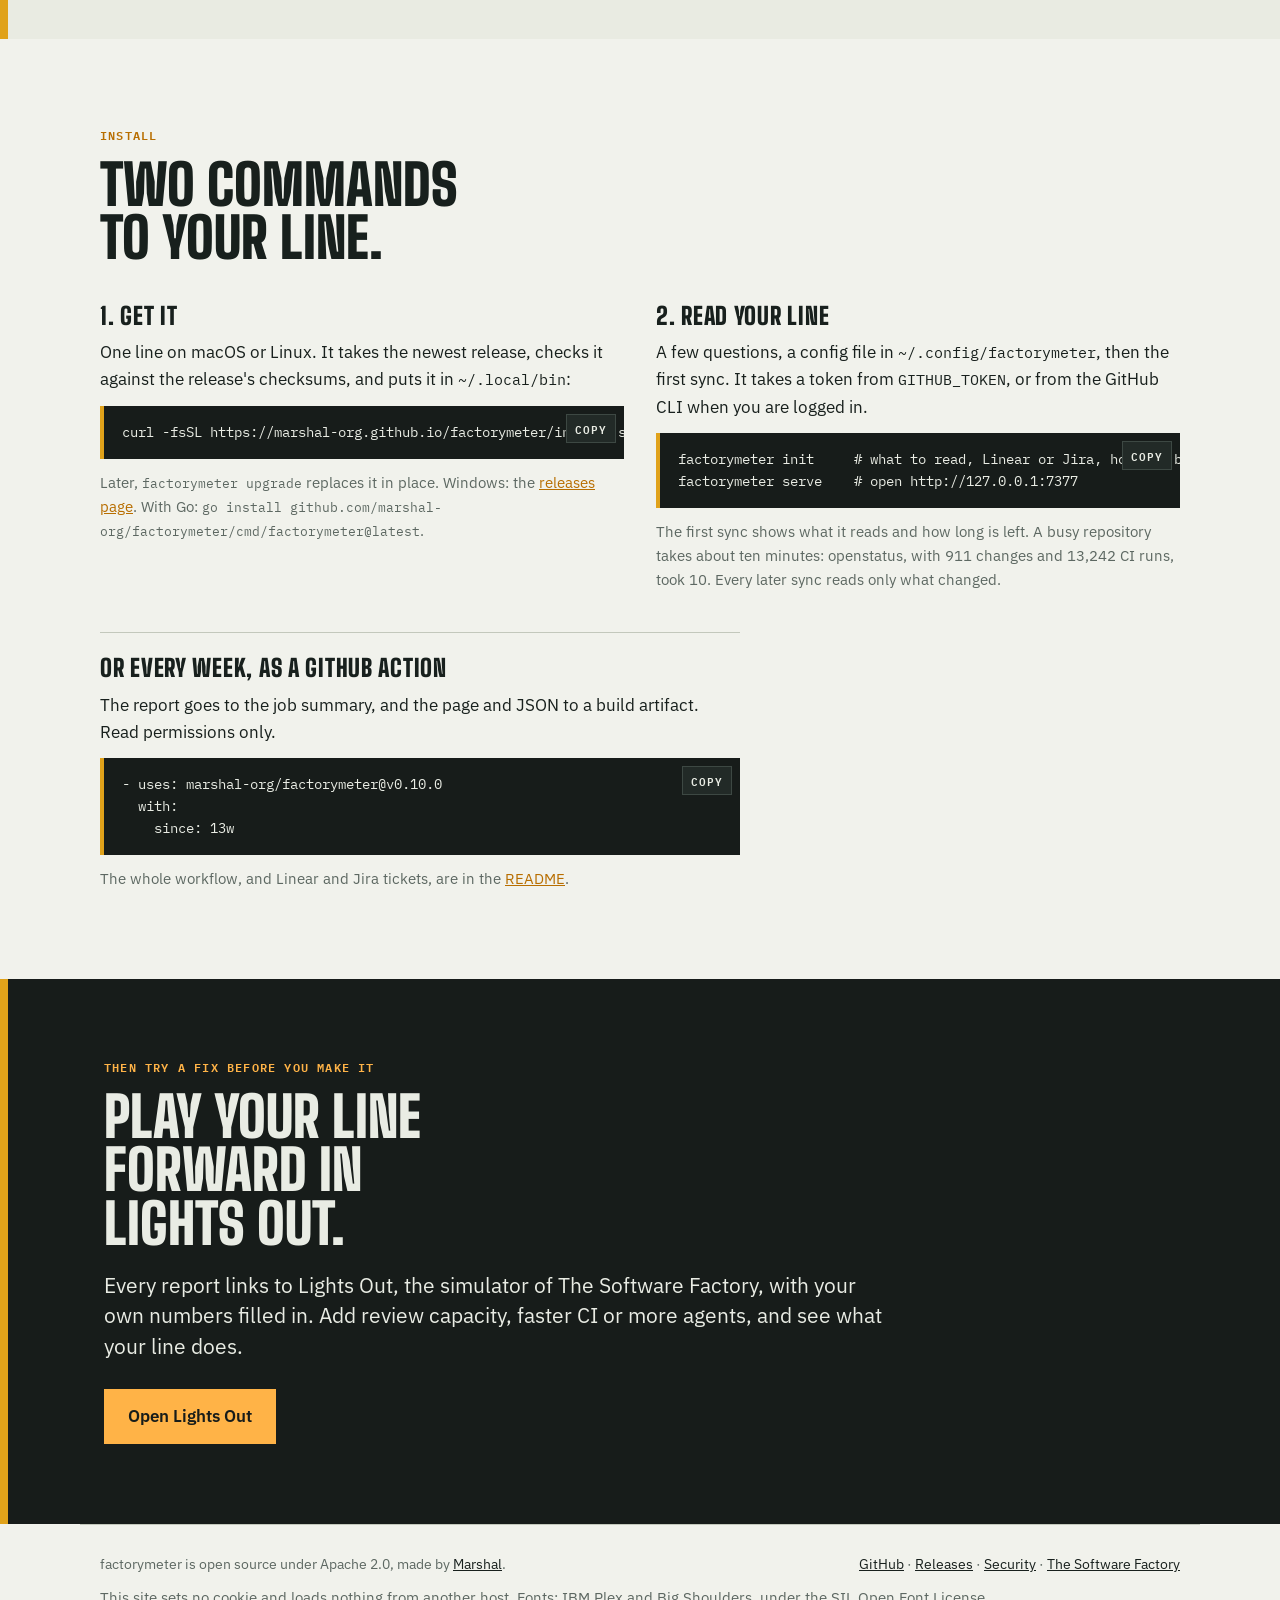
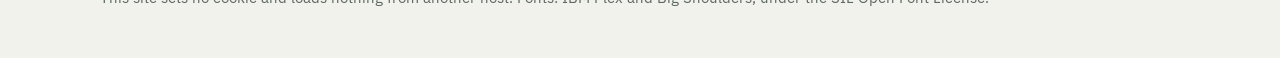
==== commit a83664e7: "chore(main): release 0.10.0" ====
--- a/site/index.html
+++ b/site/index.html
@@ -144,7 +144,7 @@
 <h3>Or every week, as a GitHub Action</h3>
 <p>The report goes to the job summary, and the page and JSON to a build artifact. Read permissions only.</p>
 <!-- x-release-please-start-version -->
-<pre><code>- uses: marshal-org/factorymeter@v0.9.0
+<pre><code>- uses: marshal-org/factorymeter@v0.10.0
   with:
     since: 13w</code></pre>
 <!-- x-release-please-end -->
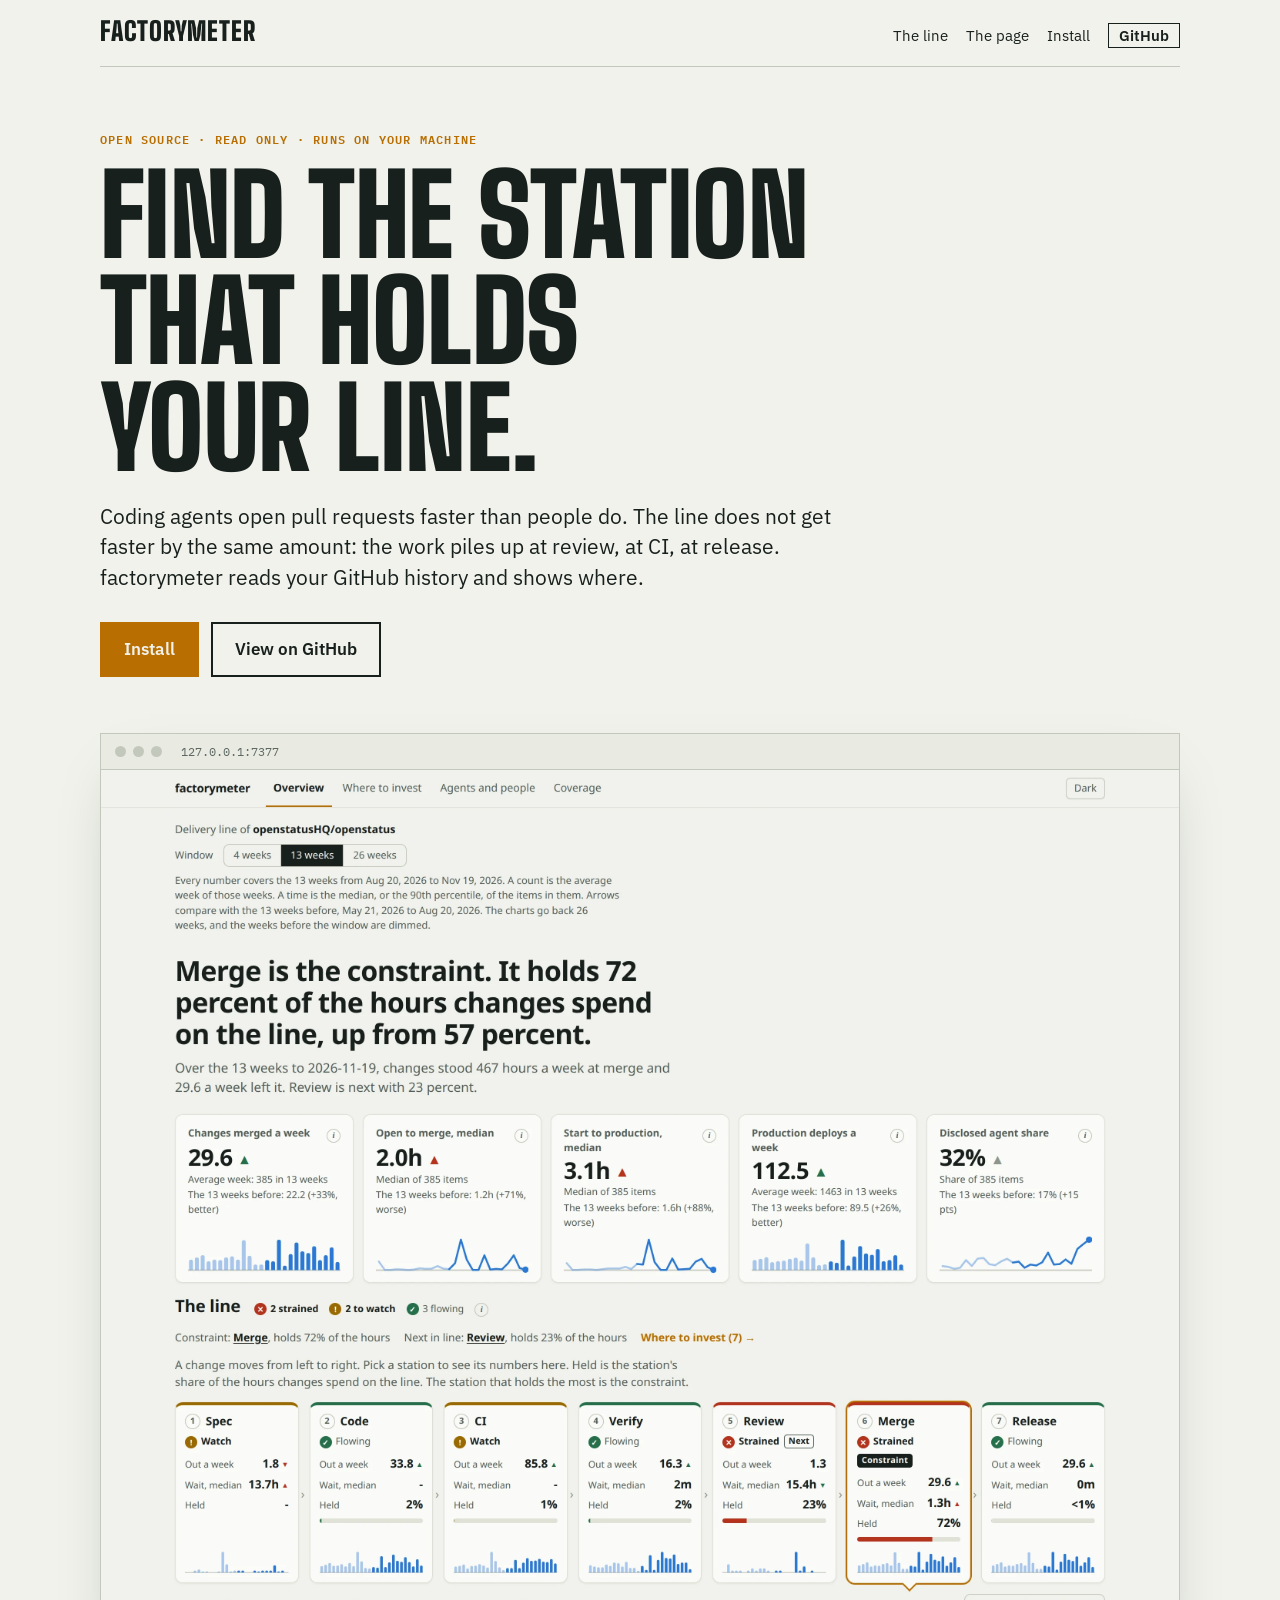
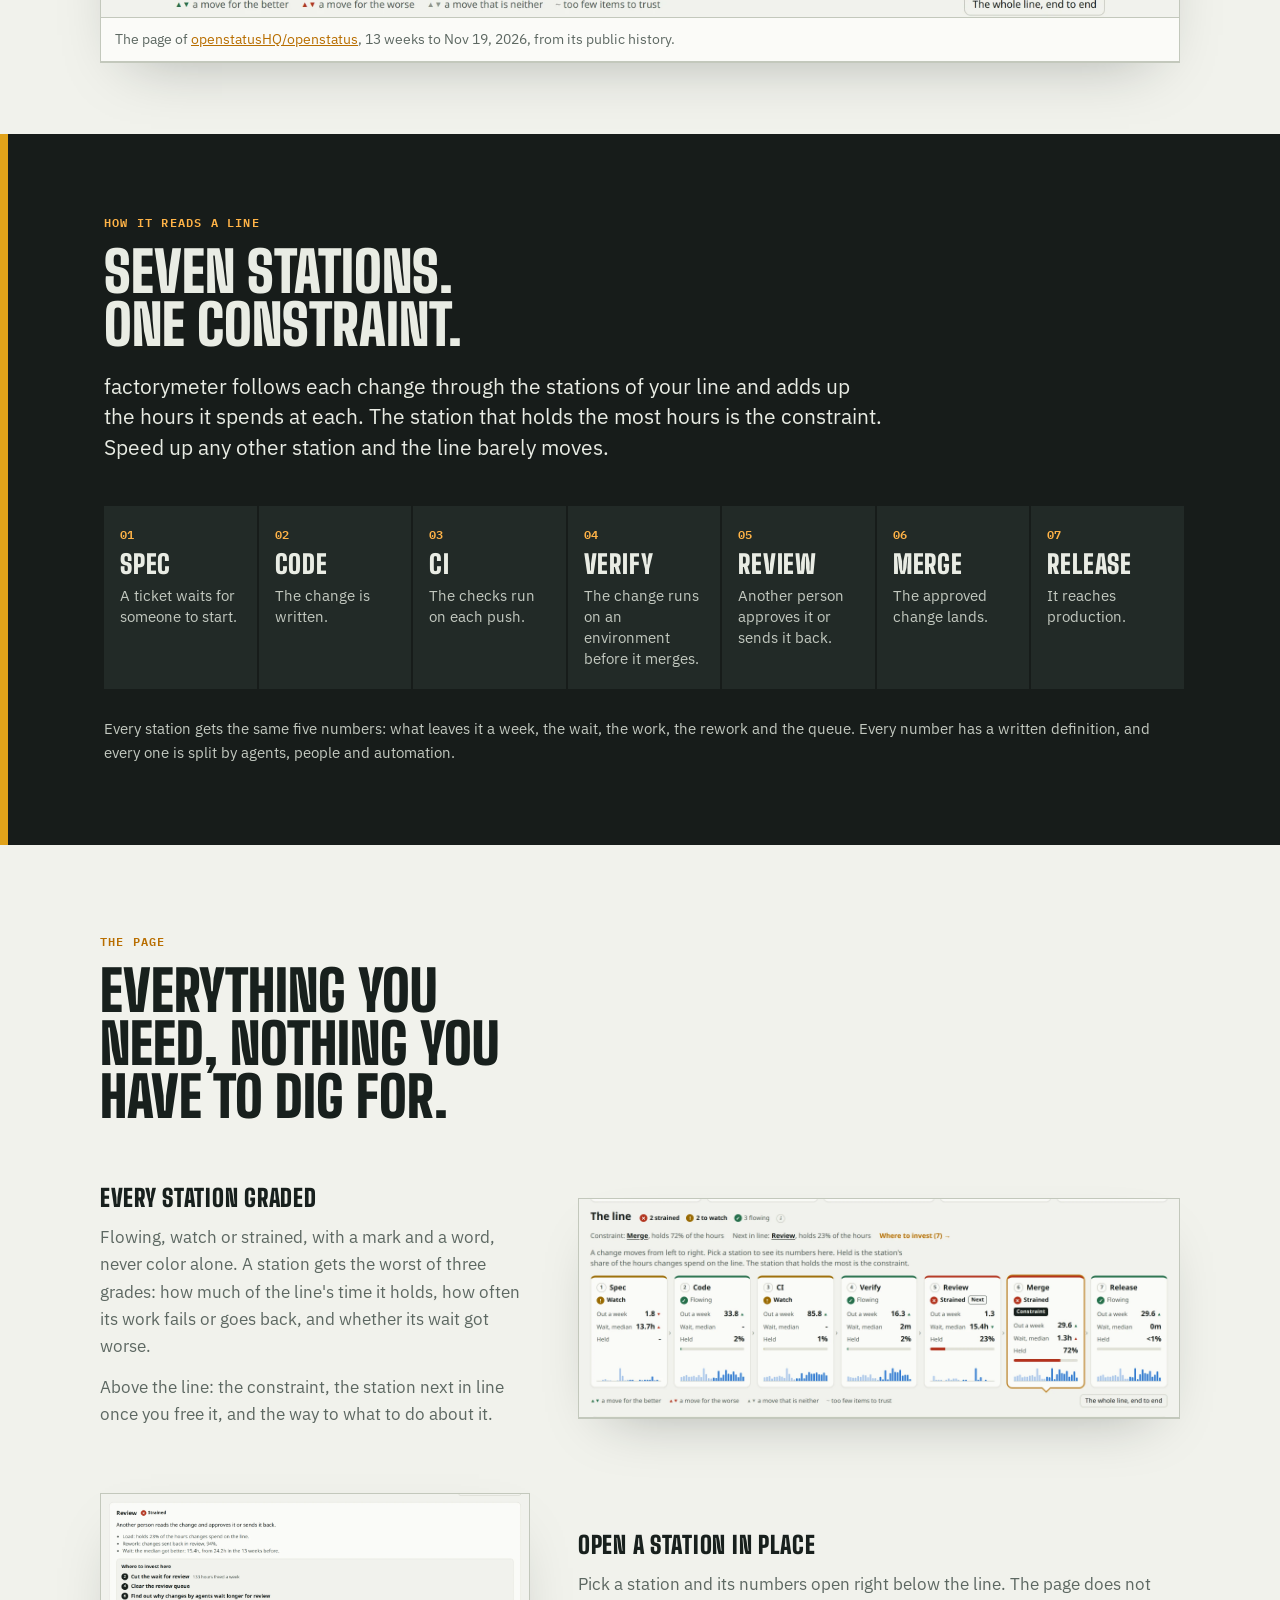
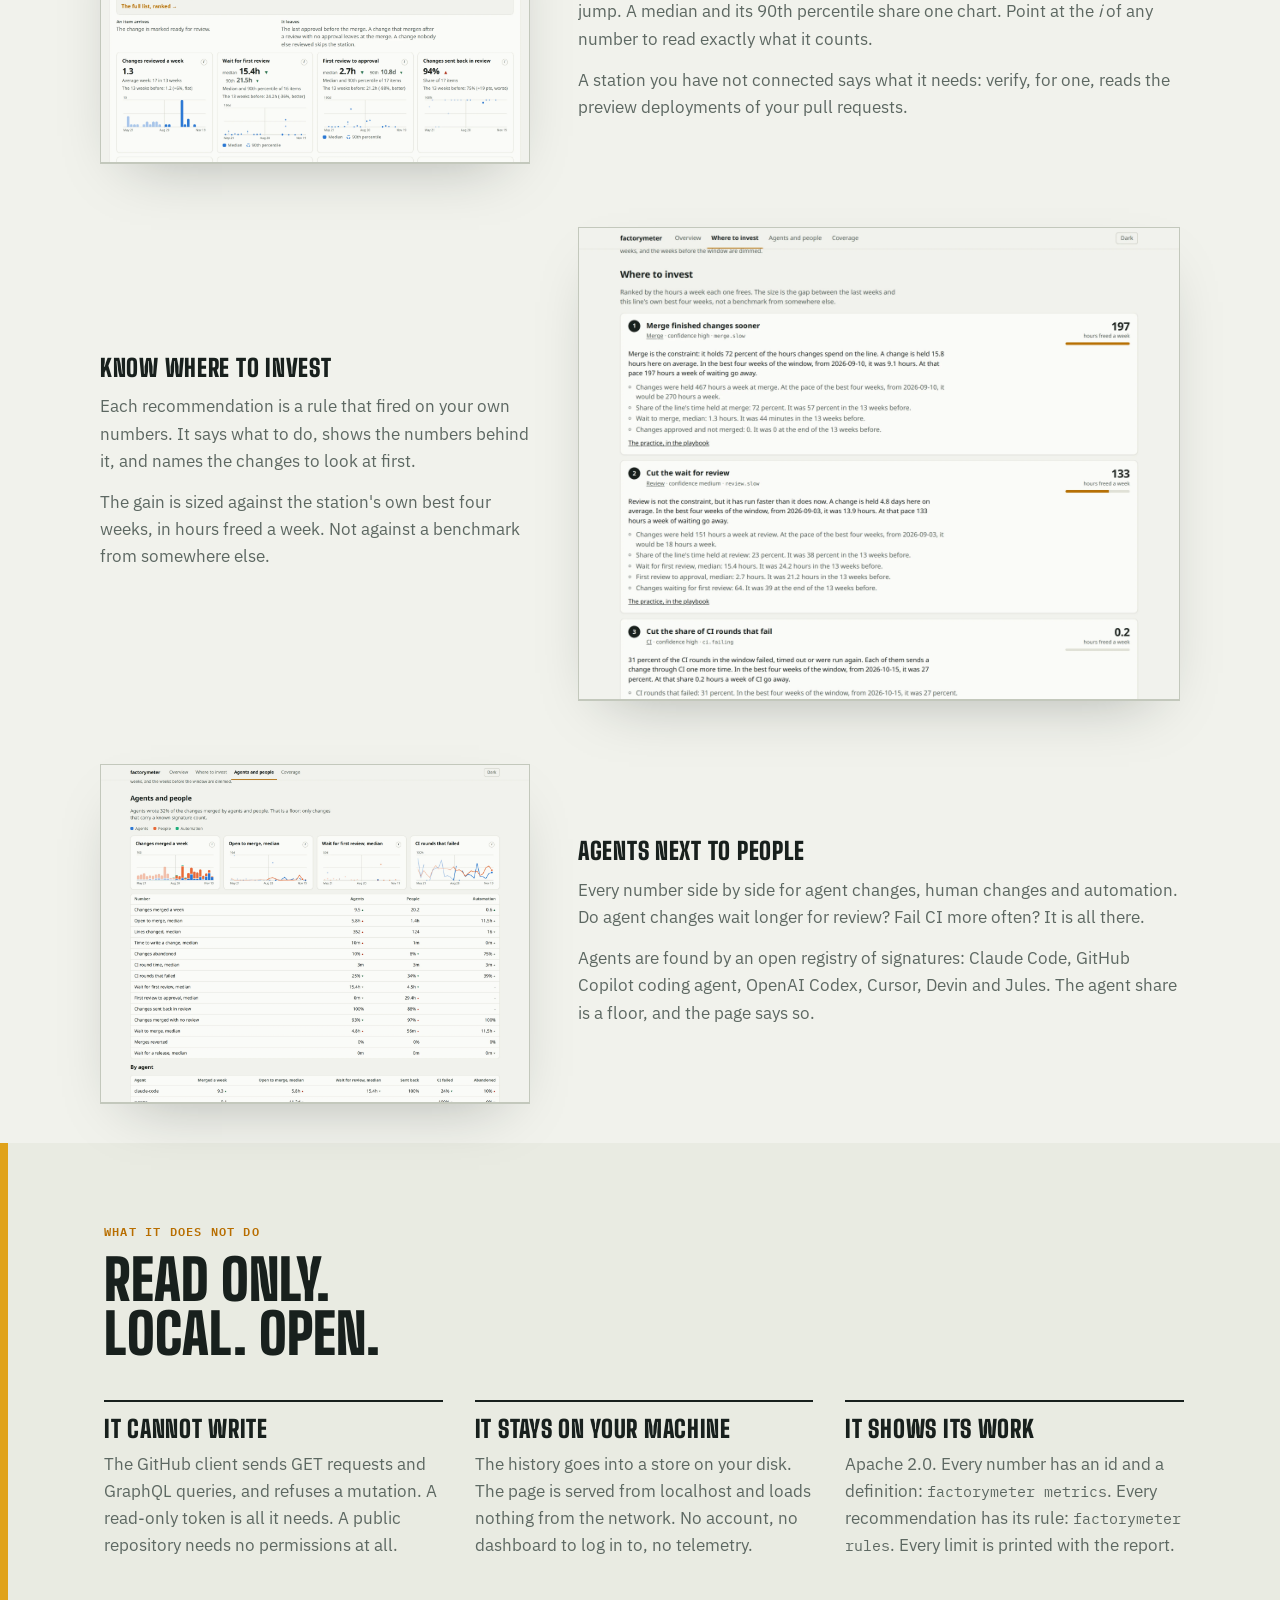
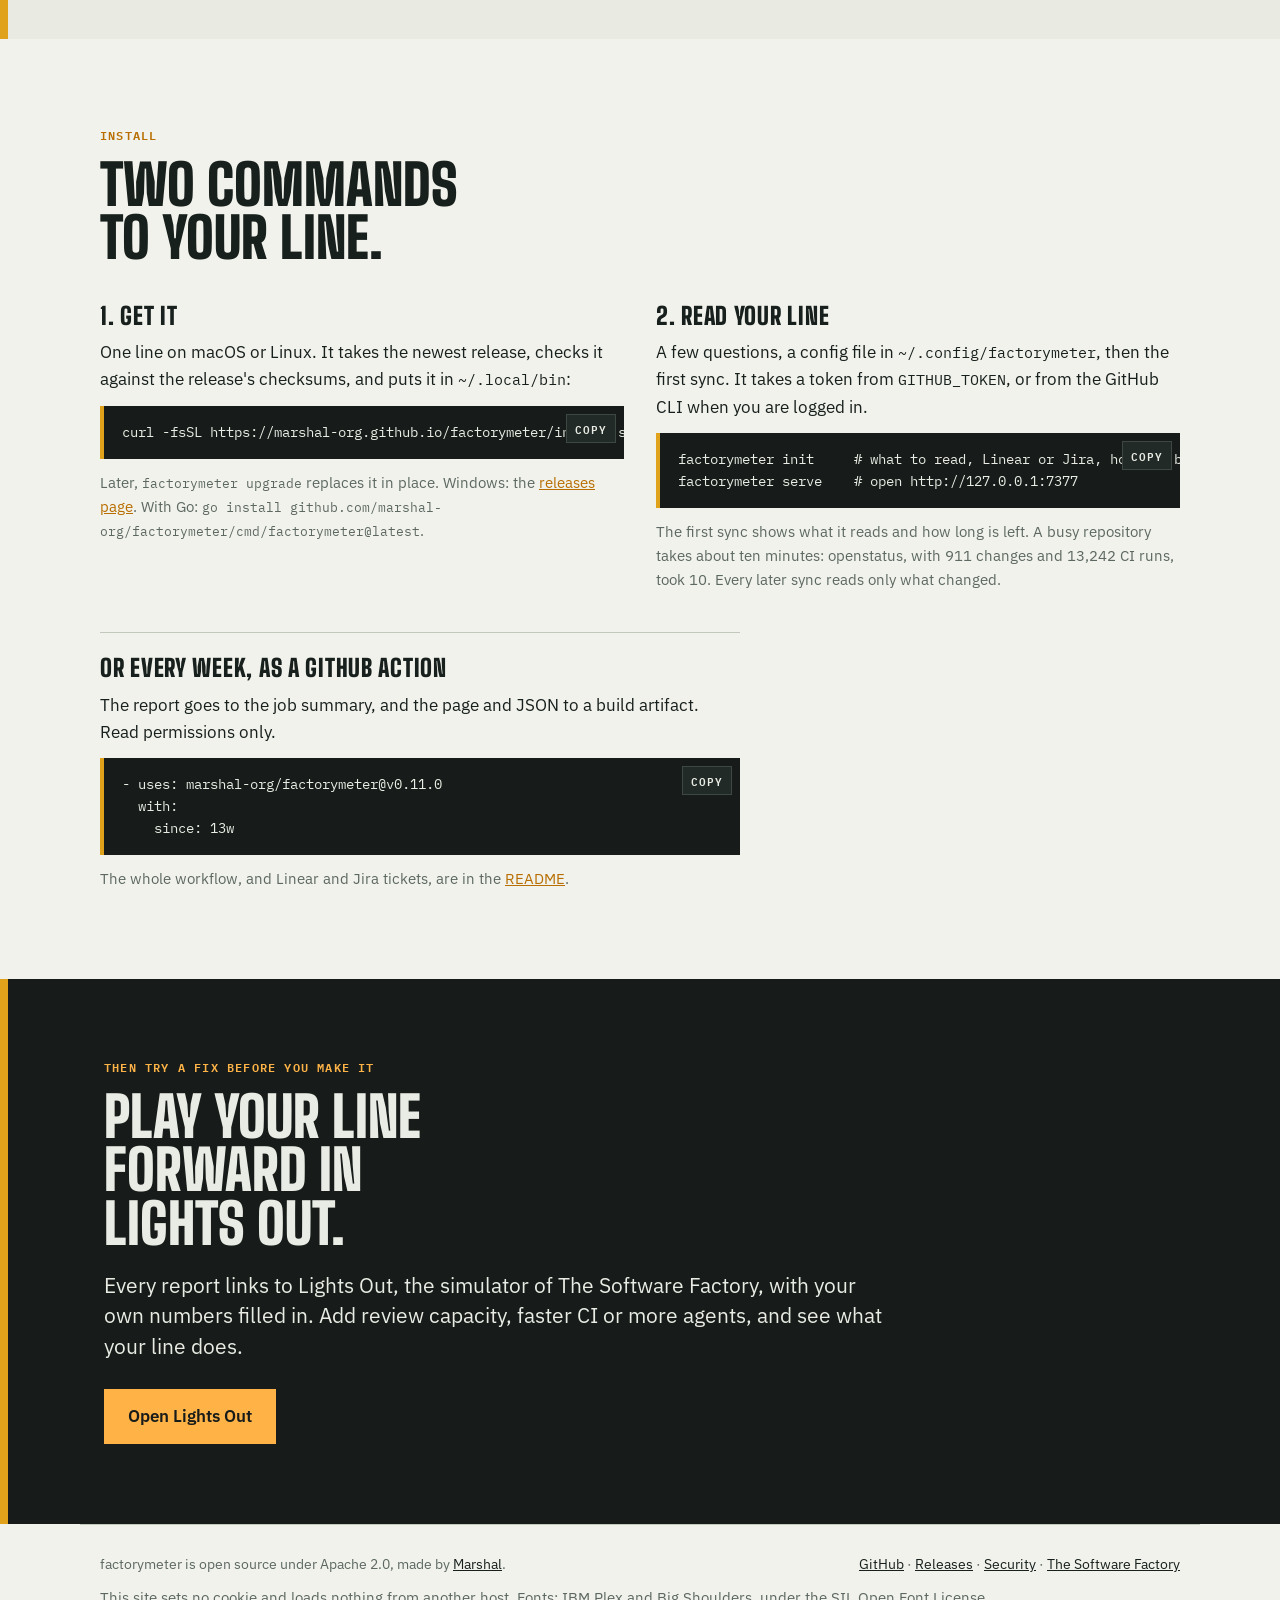
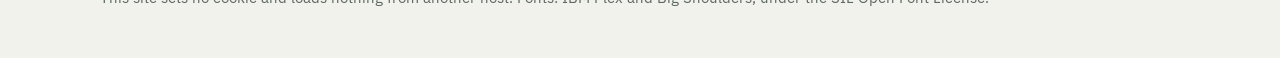
==== commit 46b4fb8b: "chore(main): release 0.11.0" ====
--- a/site/index.html
+++ b/site/index.html
@@ -144,7 +144,7 @@
 <h3>Or every week, as a GitHub Action</h3>
 <p>The report goes to the job summary, and the page and JSON to a build artifact. Read permissions only.</p>
 <!-- x-release-please-start-version -->
-<pre><code>- uses: marshal-org/factorymeter@v0.10.0
+<pre><code>- uses: marshal-org/factorymeter@v0.11.0
   with:
     since: 13w</code></pre>
 <!-- x-release-please-end -->
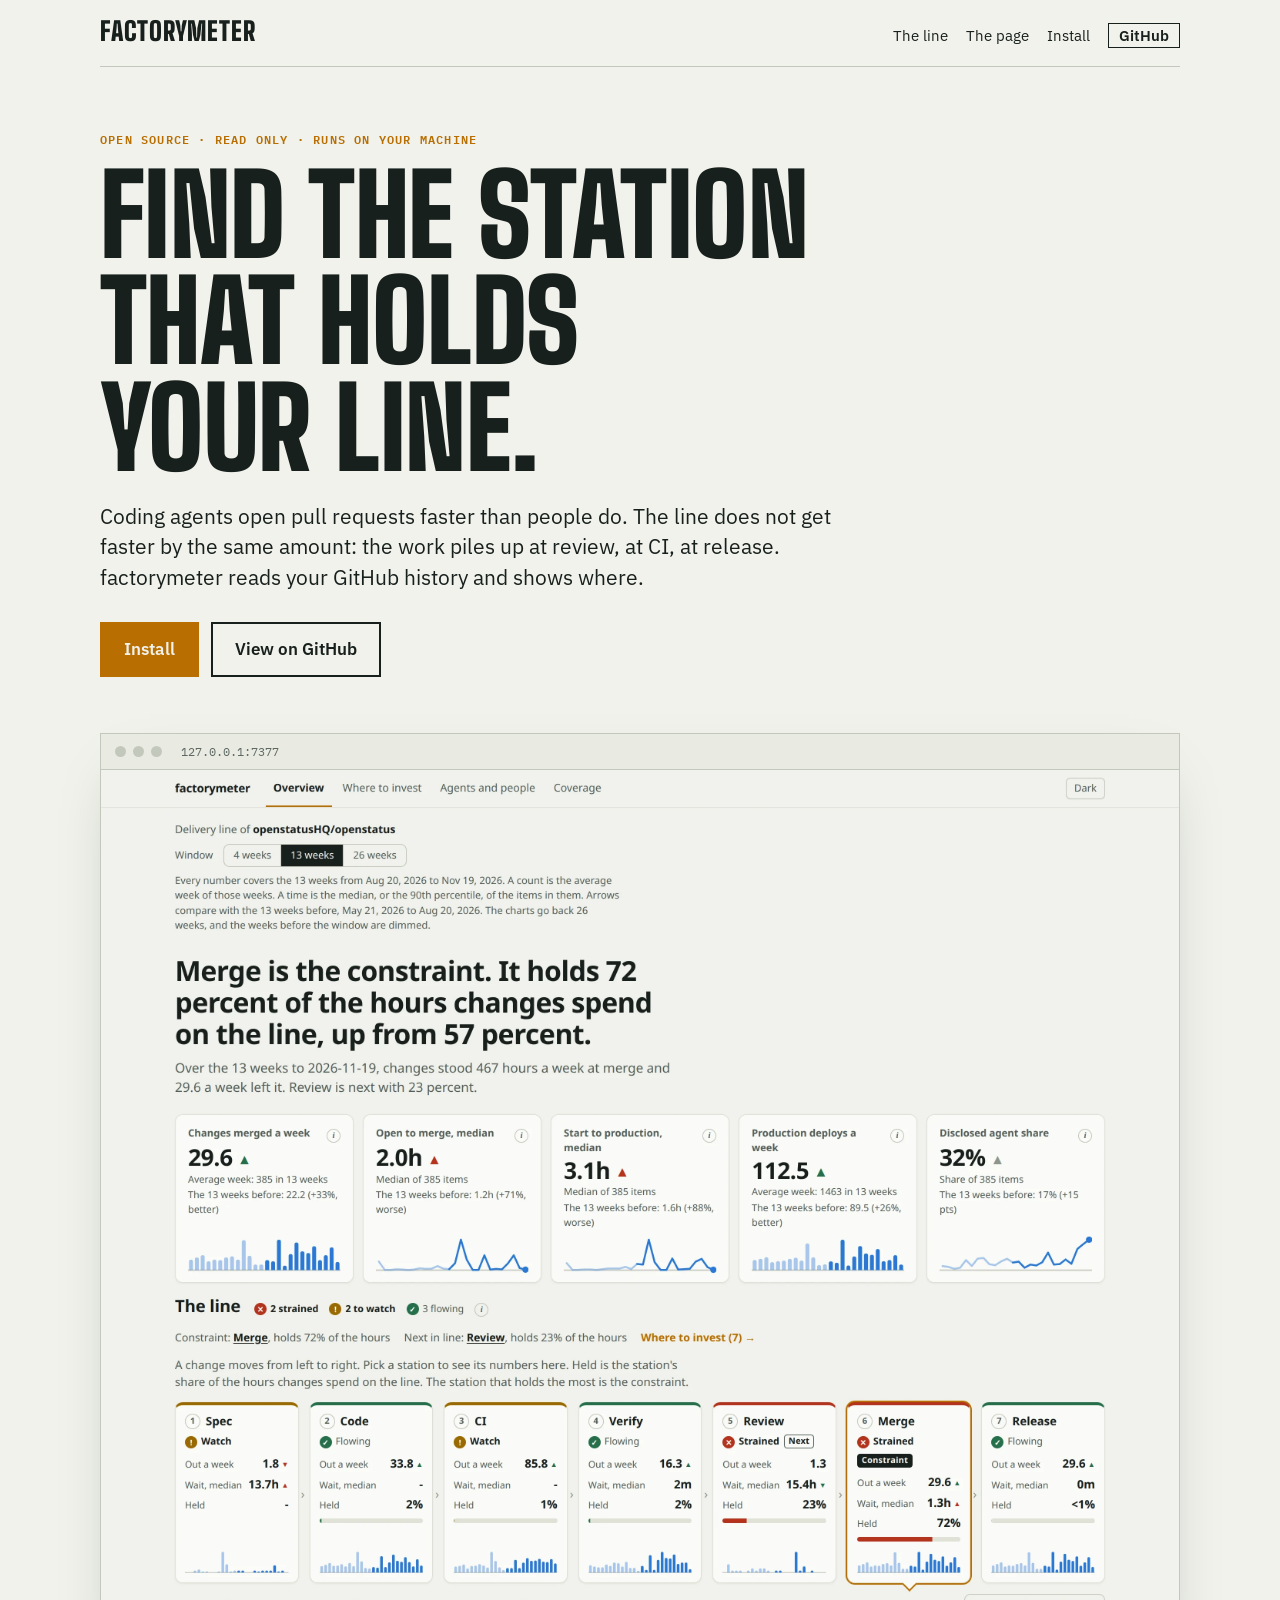
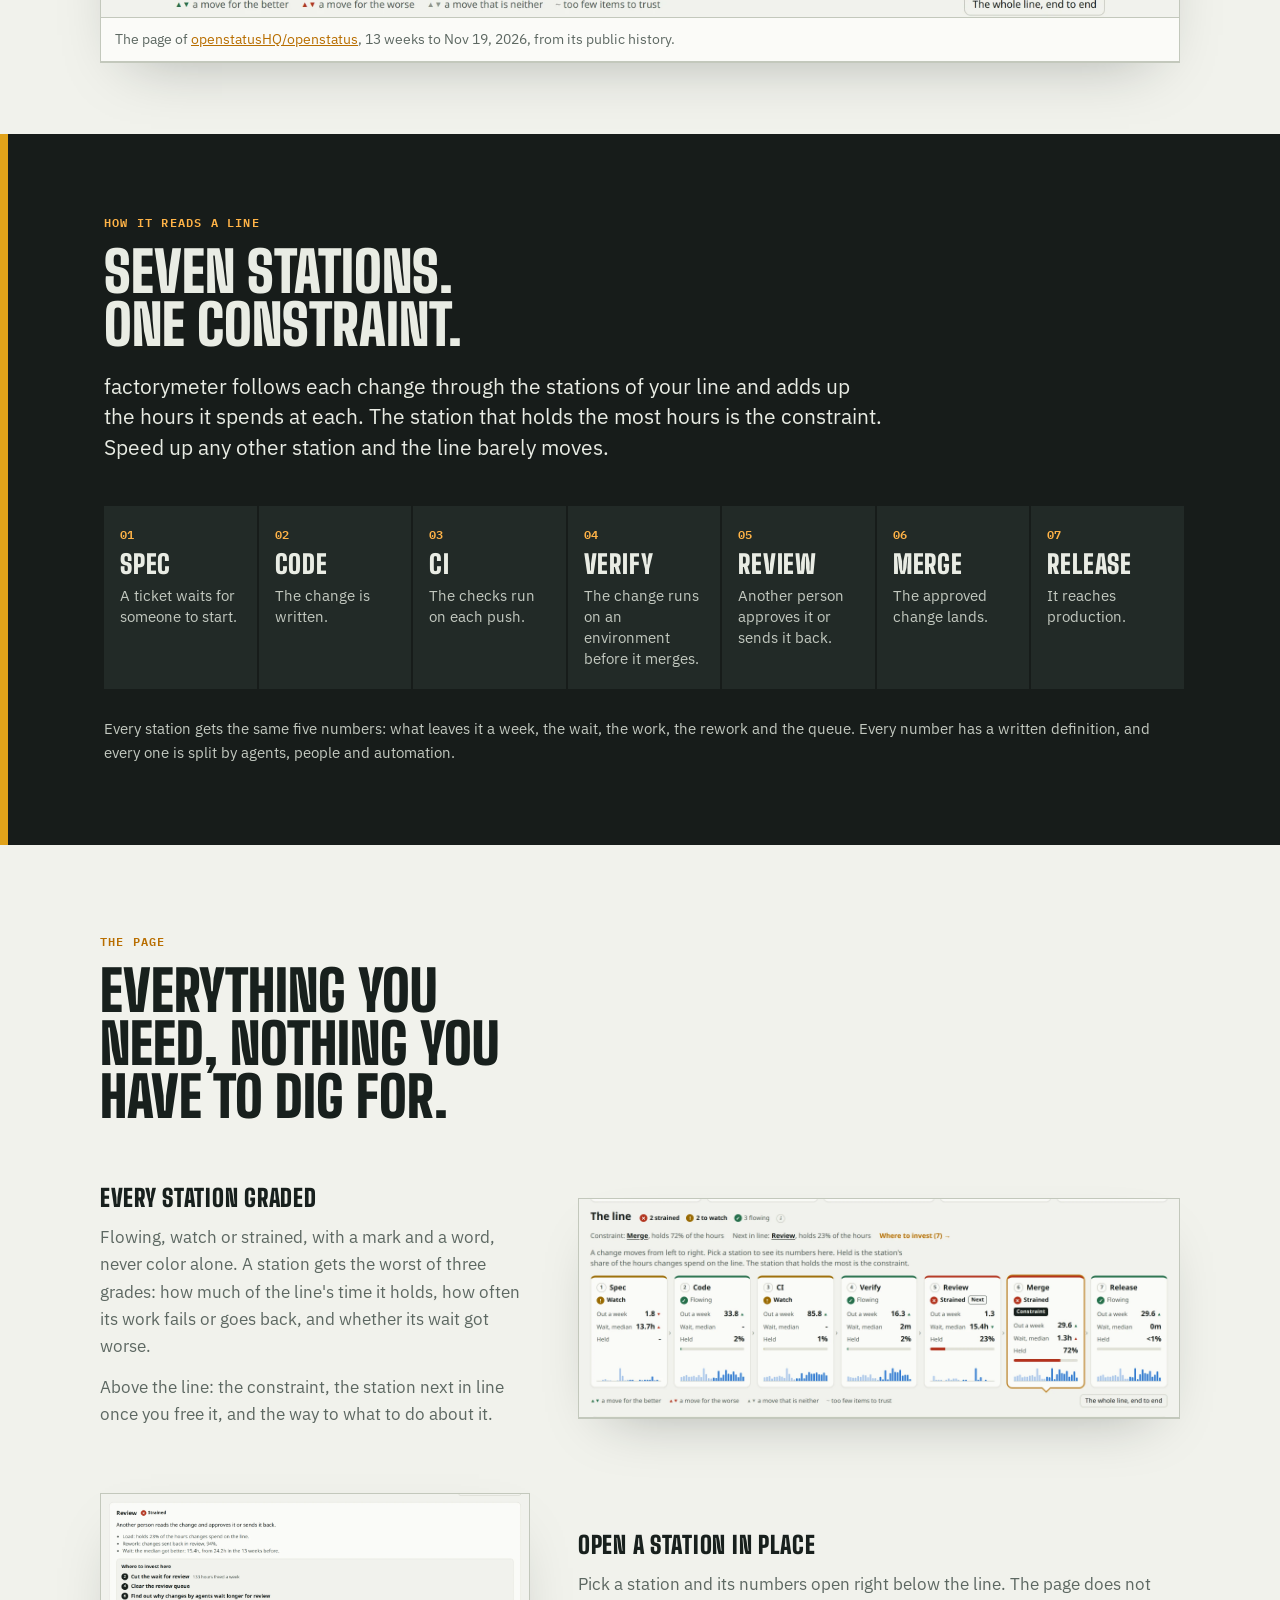
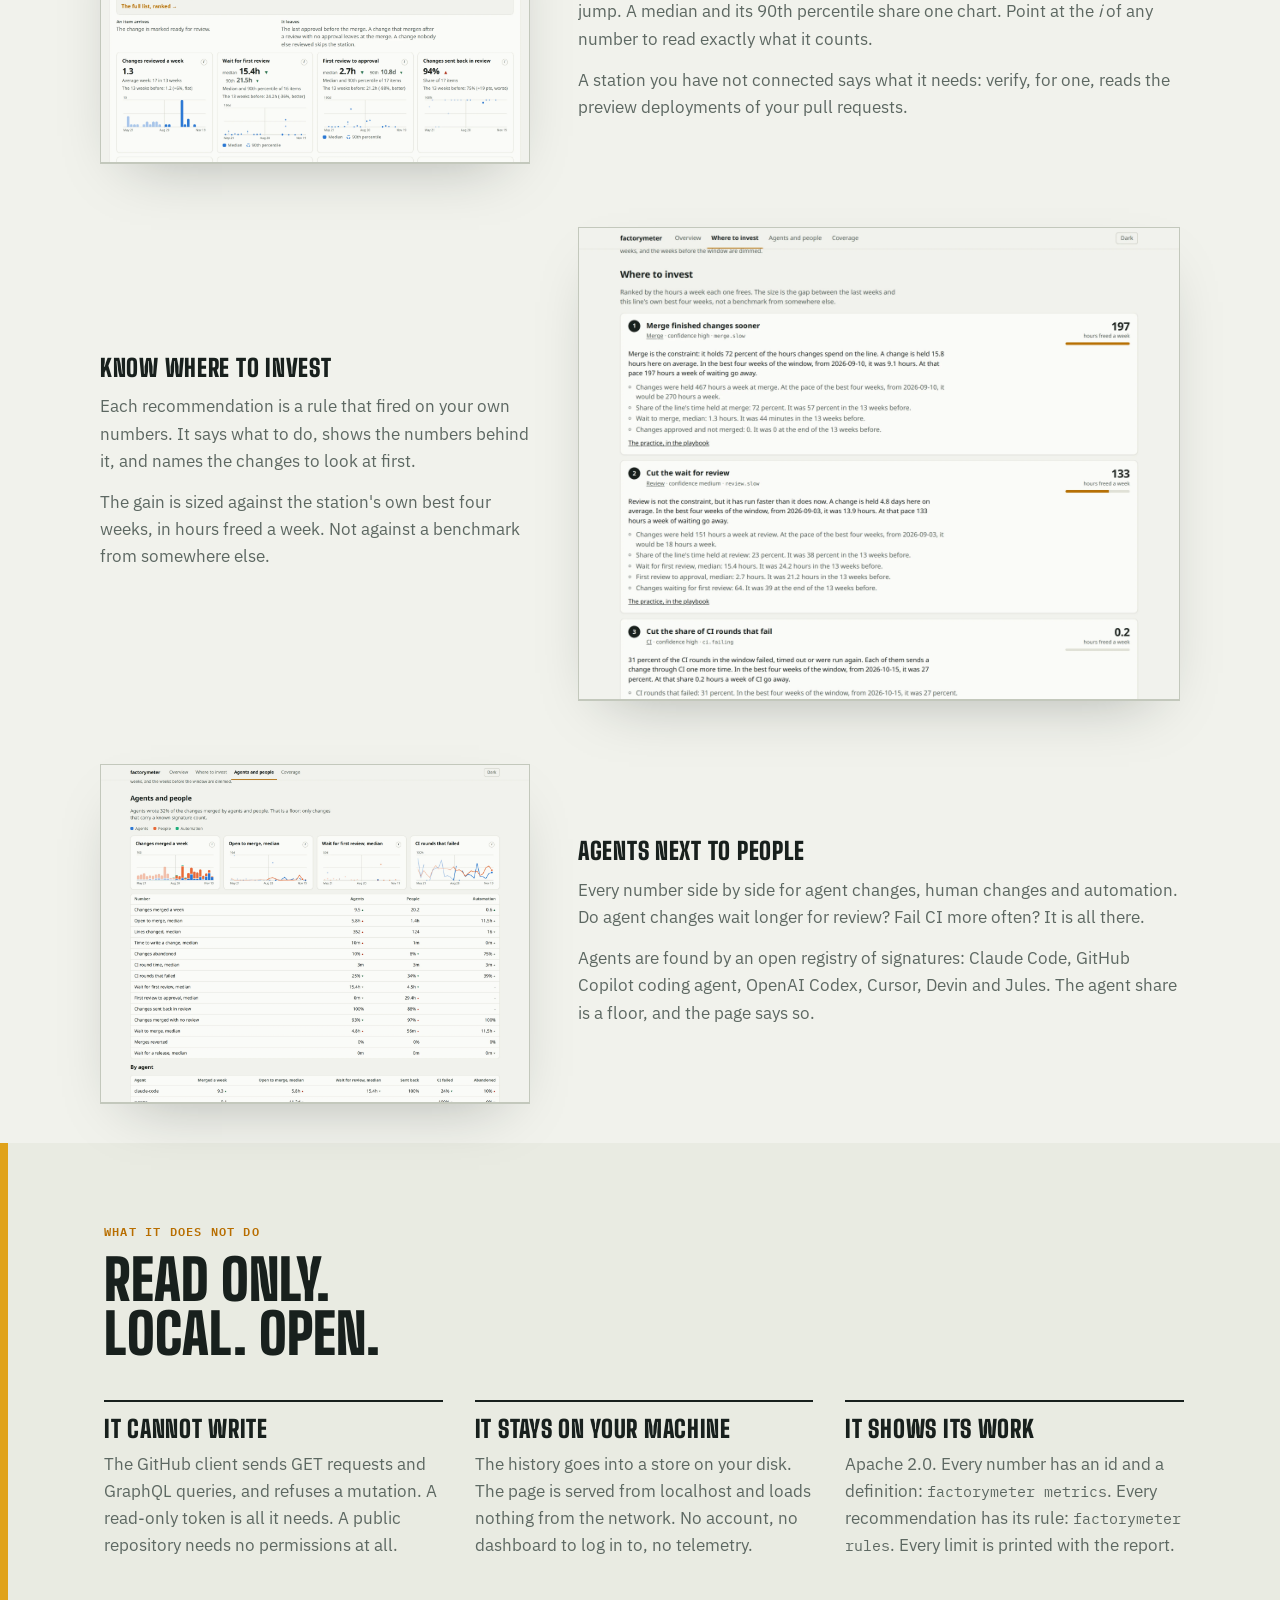
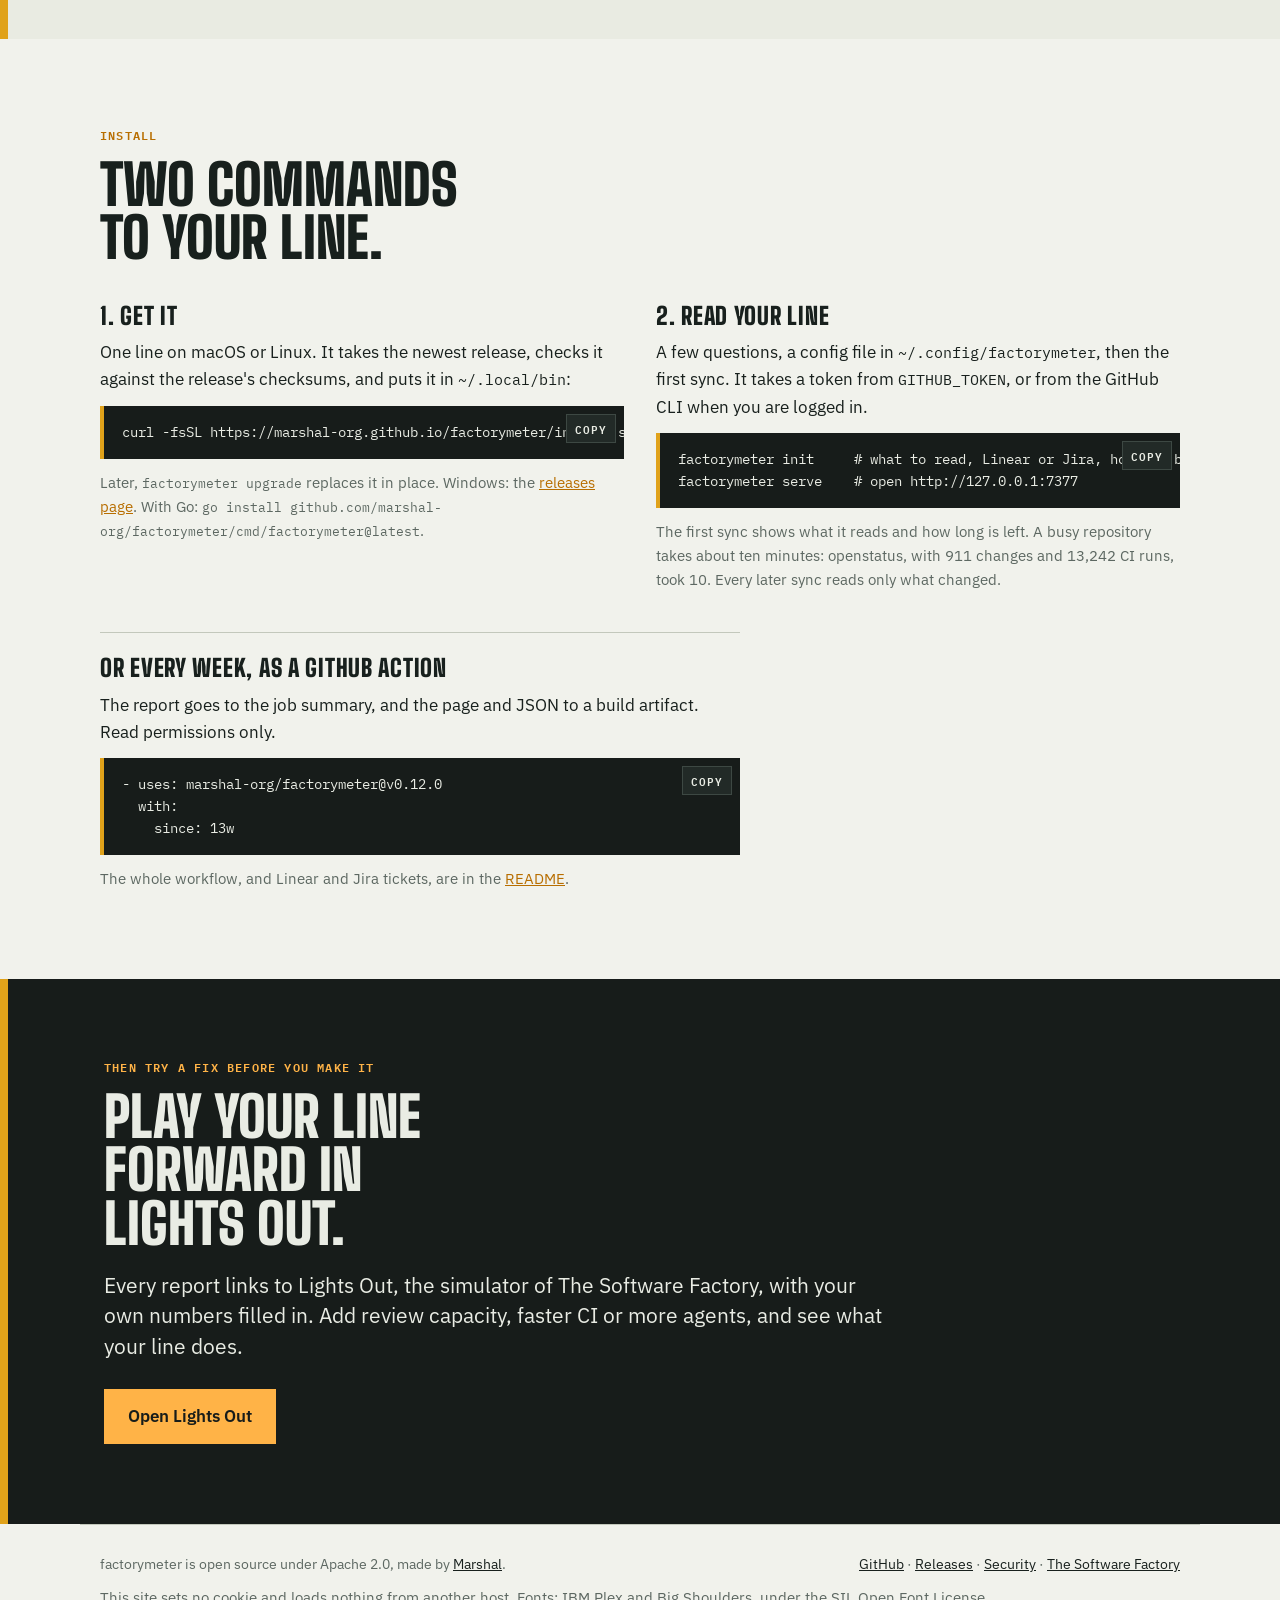
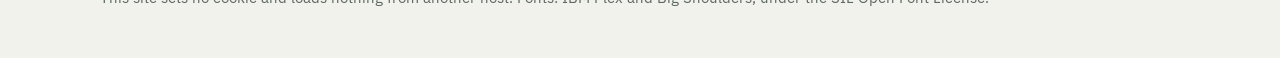
==== commit 932d2137: "chore(main): release 0.12.0" ====
--- a/site/index.html
+++ b/site/index.html
@@ -144,7 +144,7 @@
 <h3>Or every week, as a GitHub Action</h3>
 <p>The report goes to the job summary, and the page and JSON to a build artifact. Read permissions only.</p>
 <!-- x-release-please-start-version -->
-<pre><code>- uses: marshal-org/factorymeter@v0.11.0
+<pre><code>- uses: marshal-org/factorymeter@v0.12.0
   with:
     since: 13w</code></pre>
 <!-- x-release-please-end -->
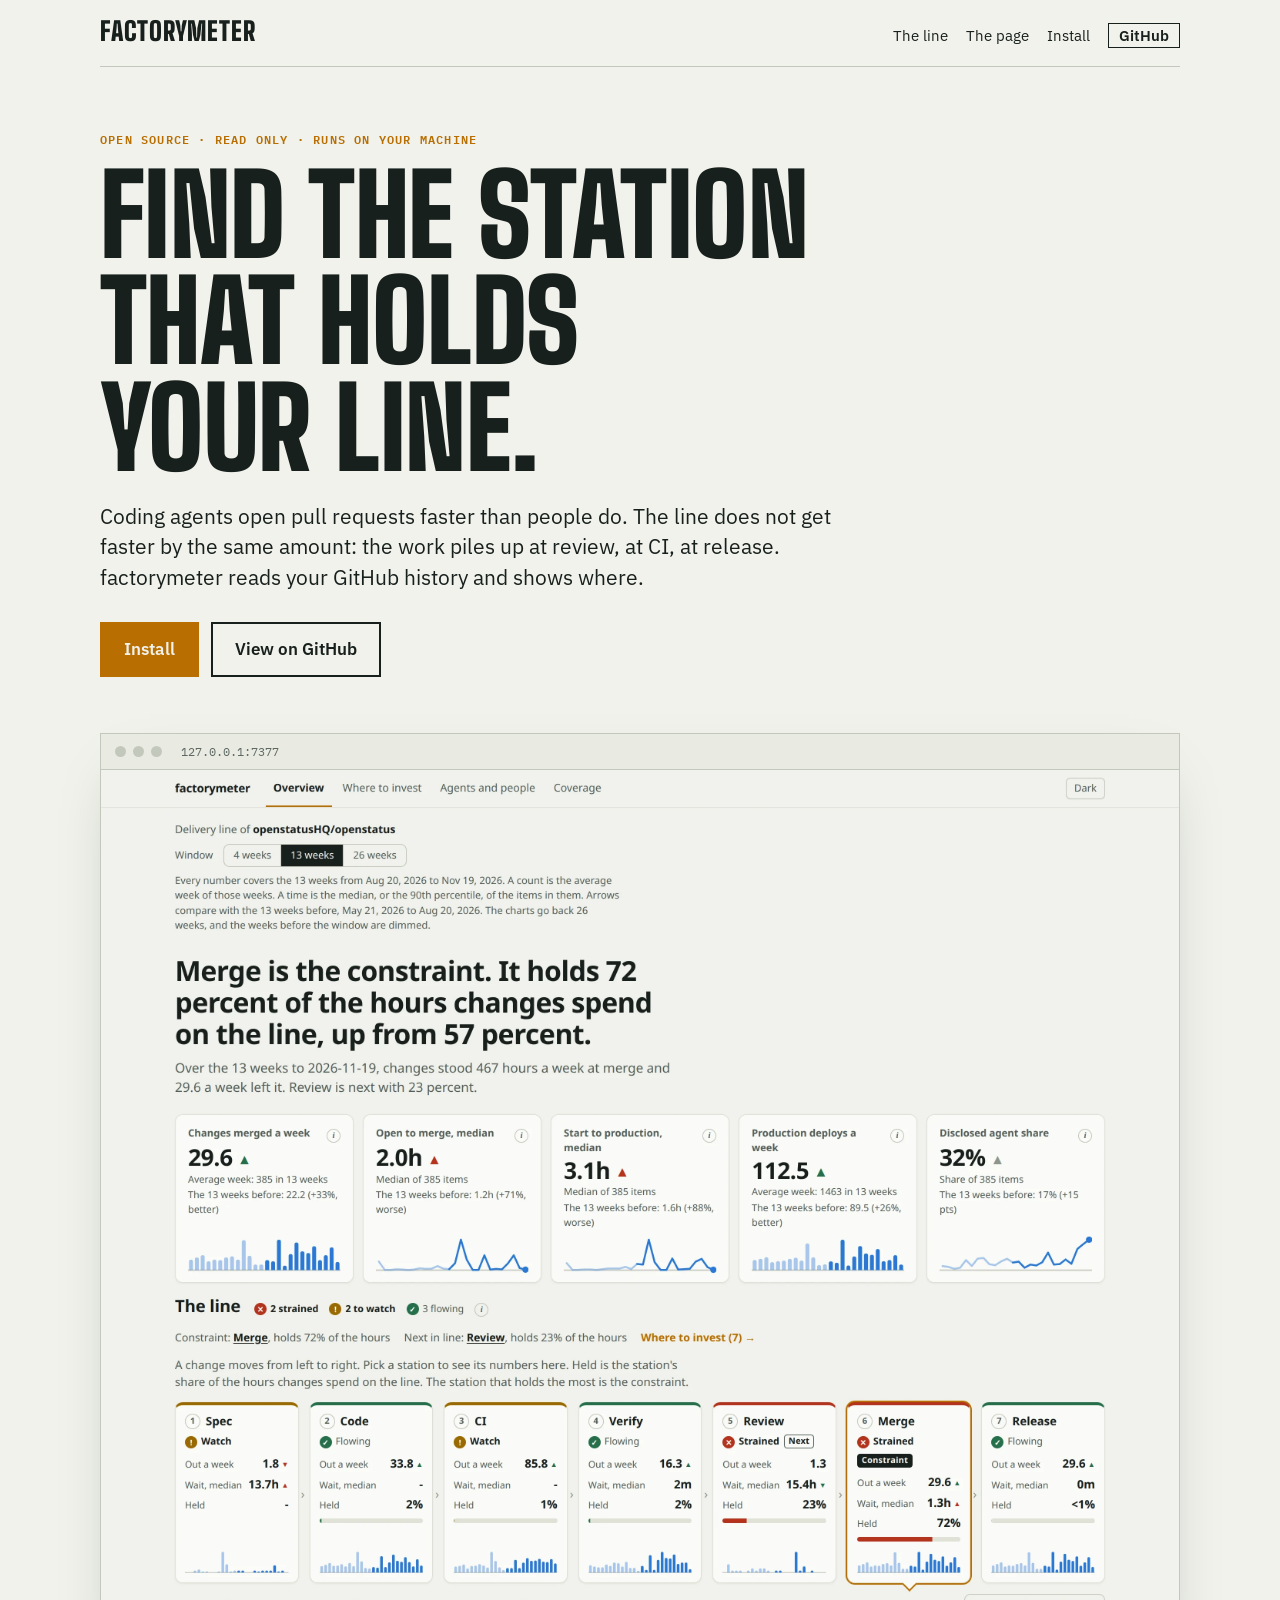
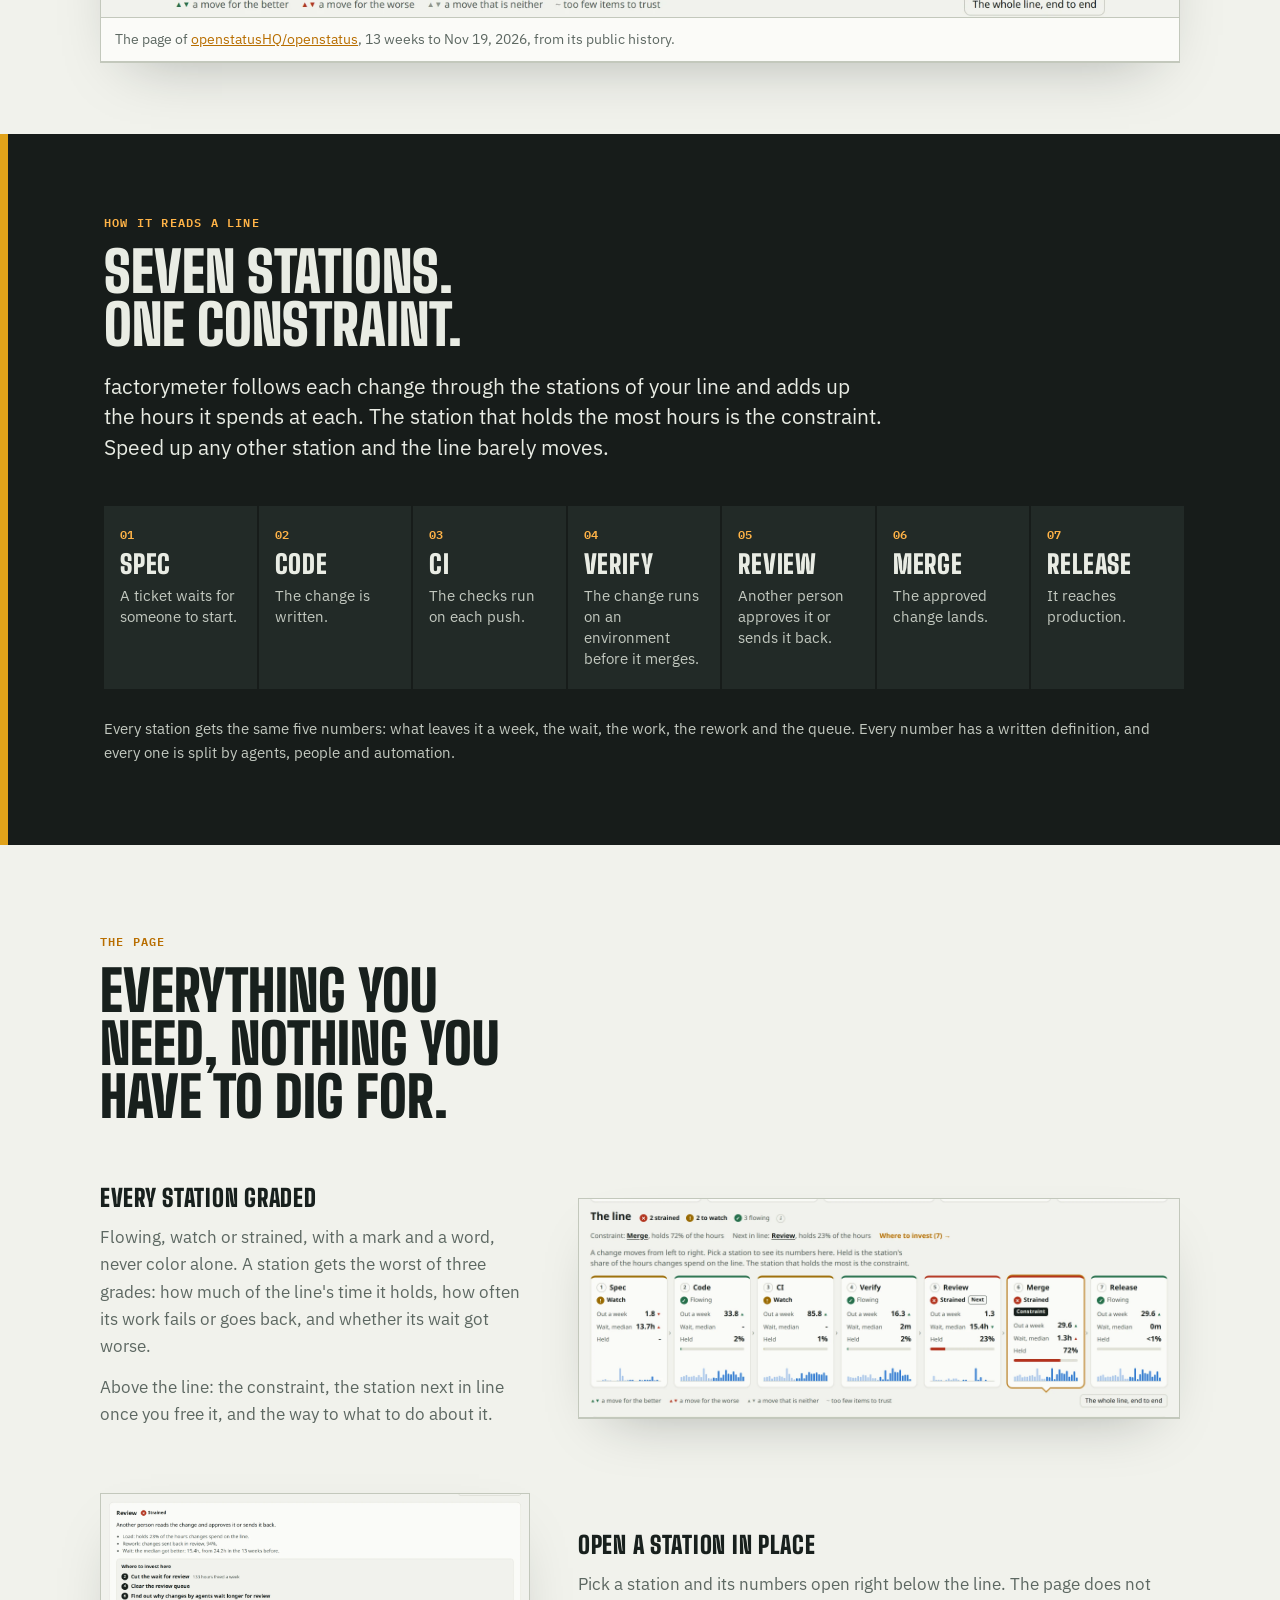
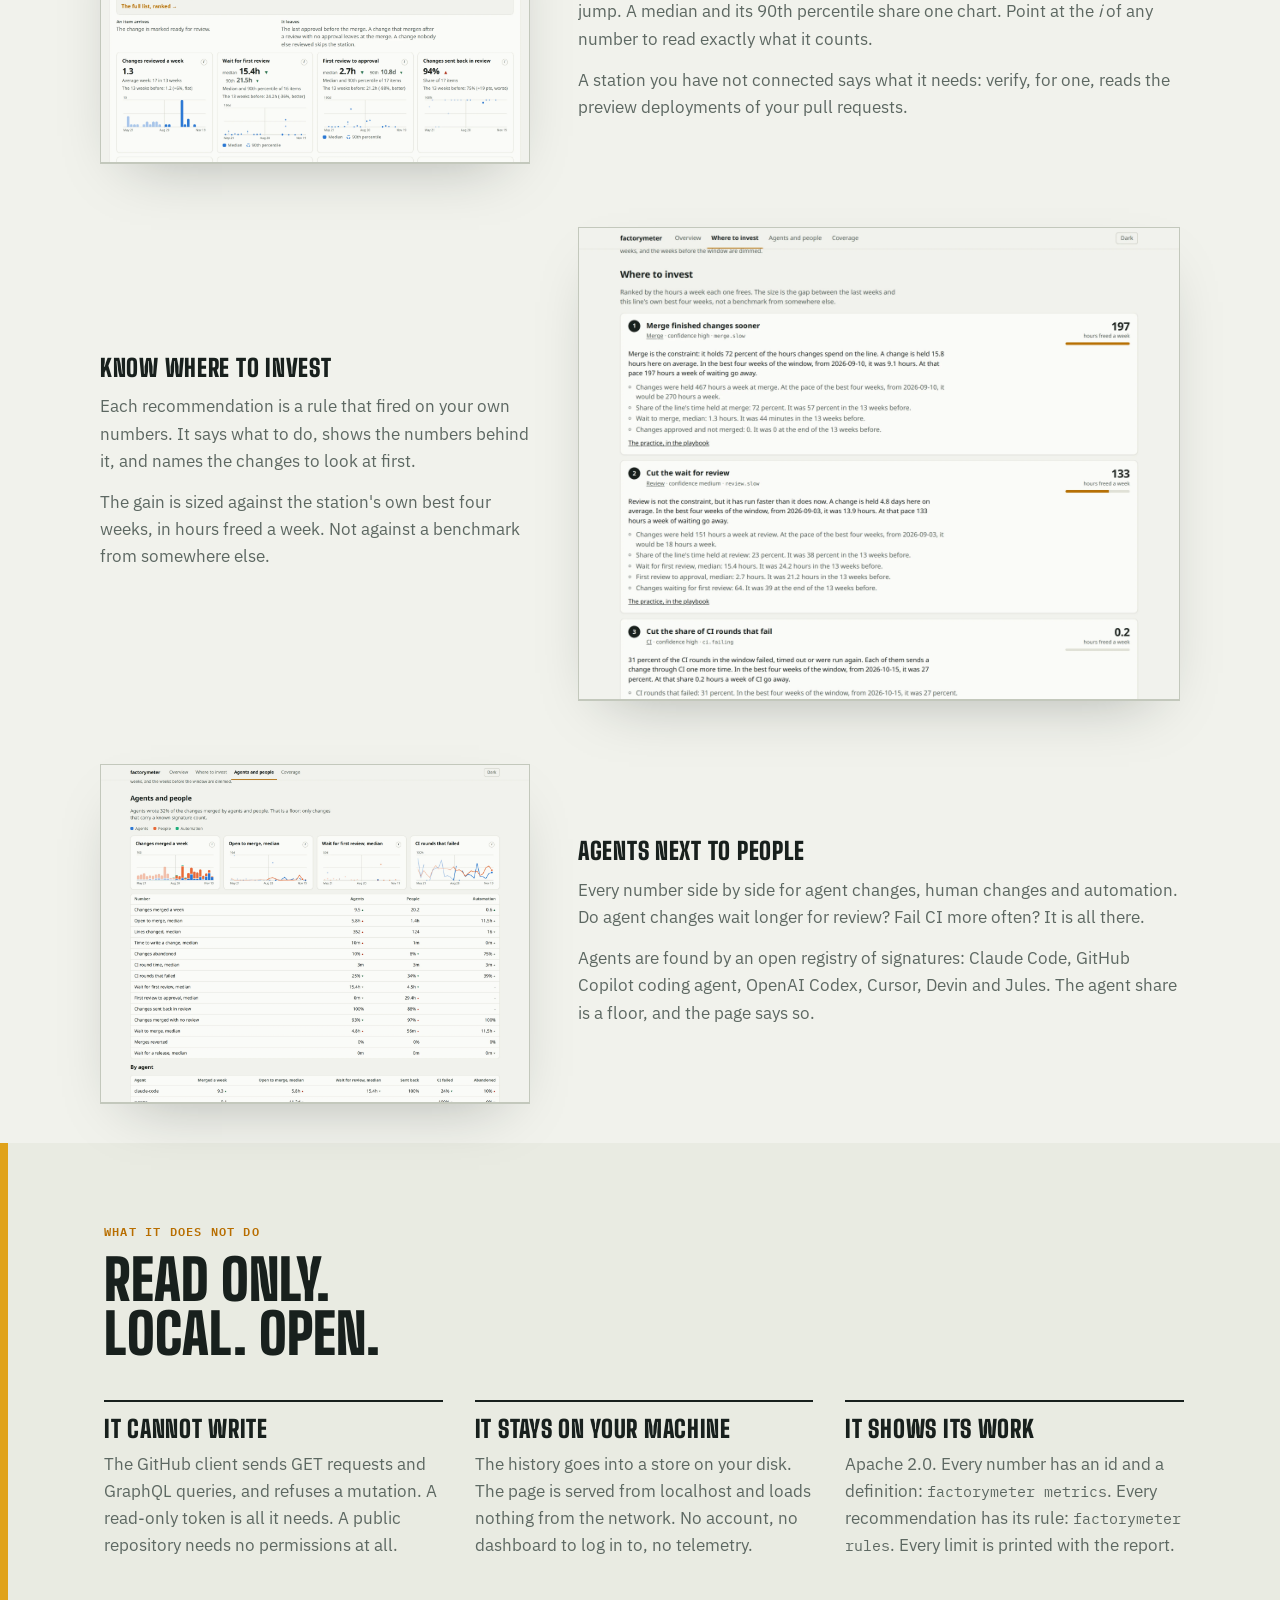
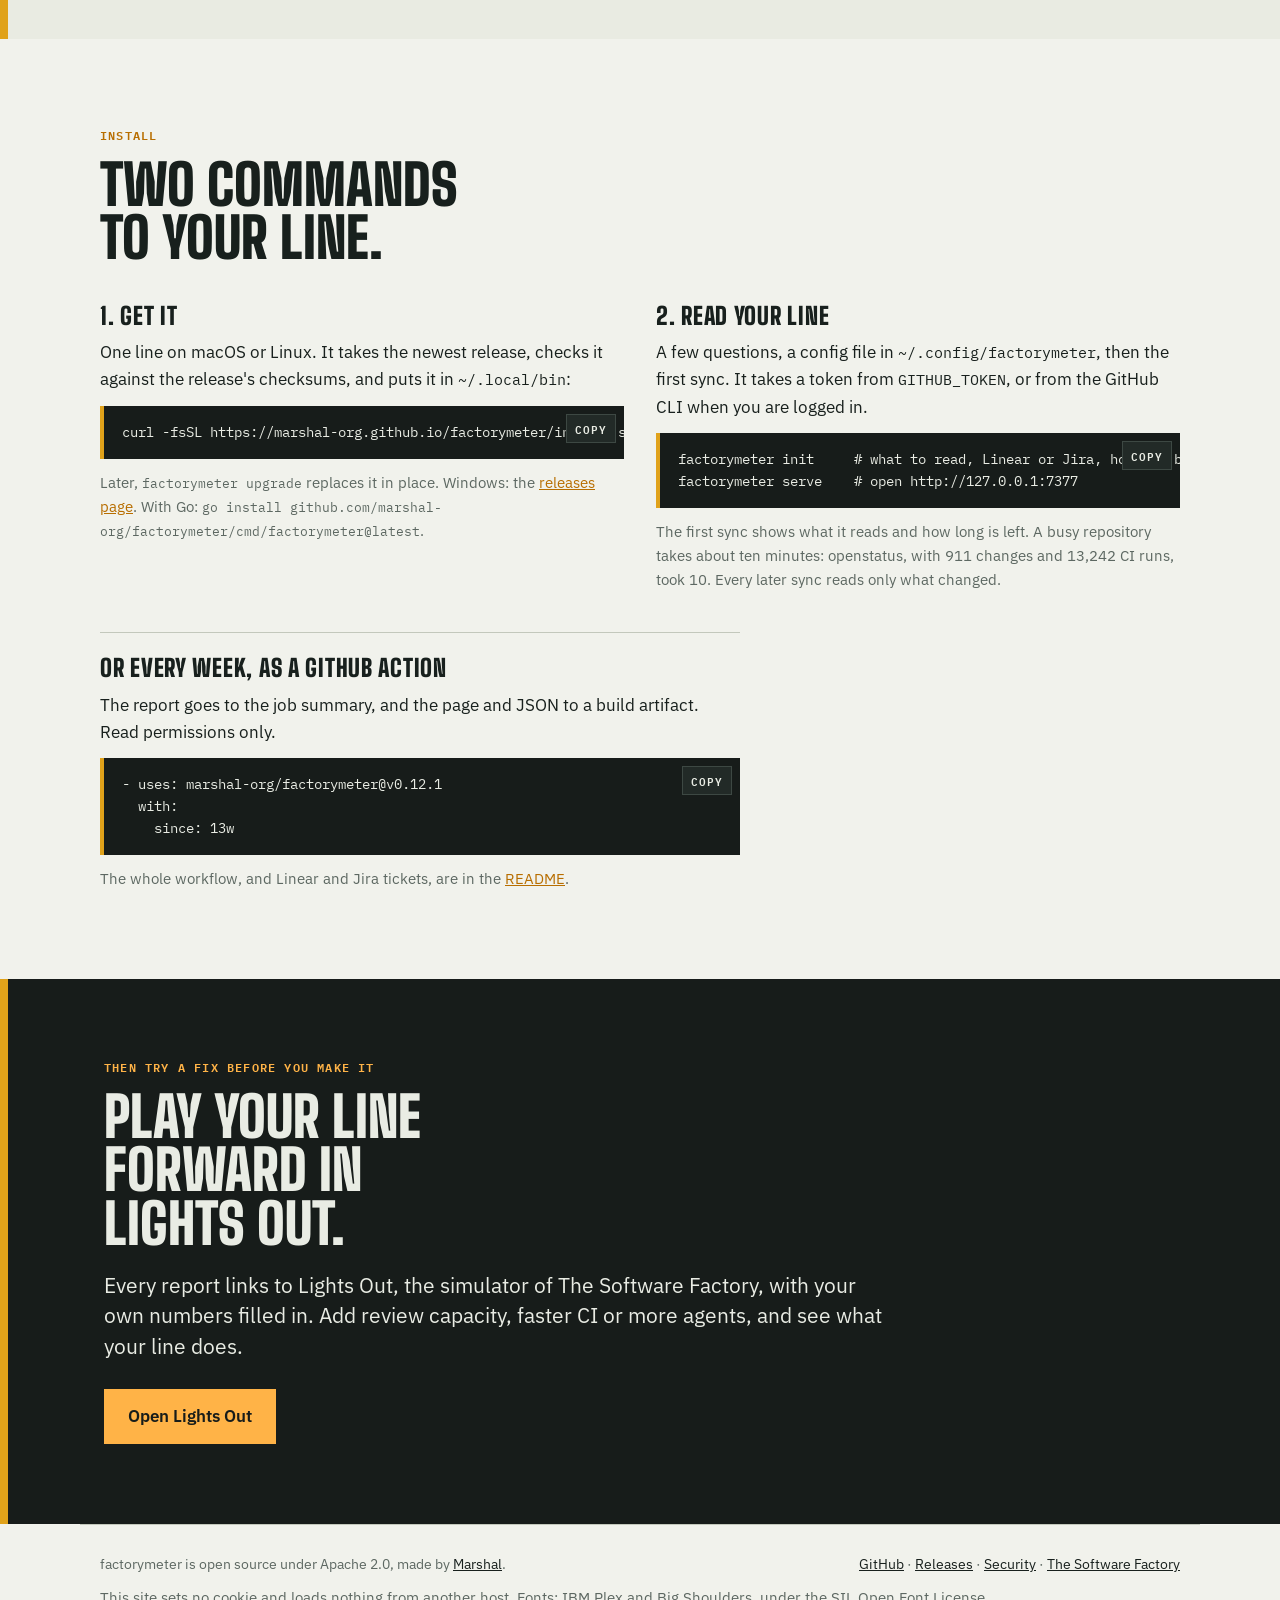
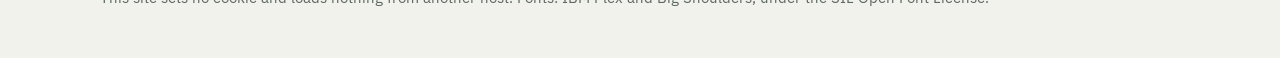
==== commit 34fabef0: "chore(main): release 0.12.1" ====
--- a/site/index.html
+++ b/site/index.html
@@ -144,7 +144,7 @@
 <h3>Or every week, as a GitHub Action</h3>
 <p>The report goes to the job summary, and the page and JSON to a build artifact. Read permissions only.</p>
 <!-- x-release-please-start-version -->
-<pre><code>- uses: marshal-org/factorymeter@v0.12.0
+<pre><code>- uses: marshal-org/factorymeter@v0.12.1
   with:
     since: 13w</code></pre>
 <!-- x-release-please-end -->
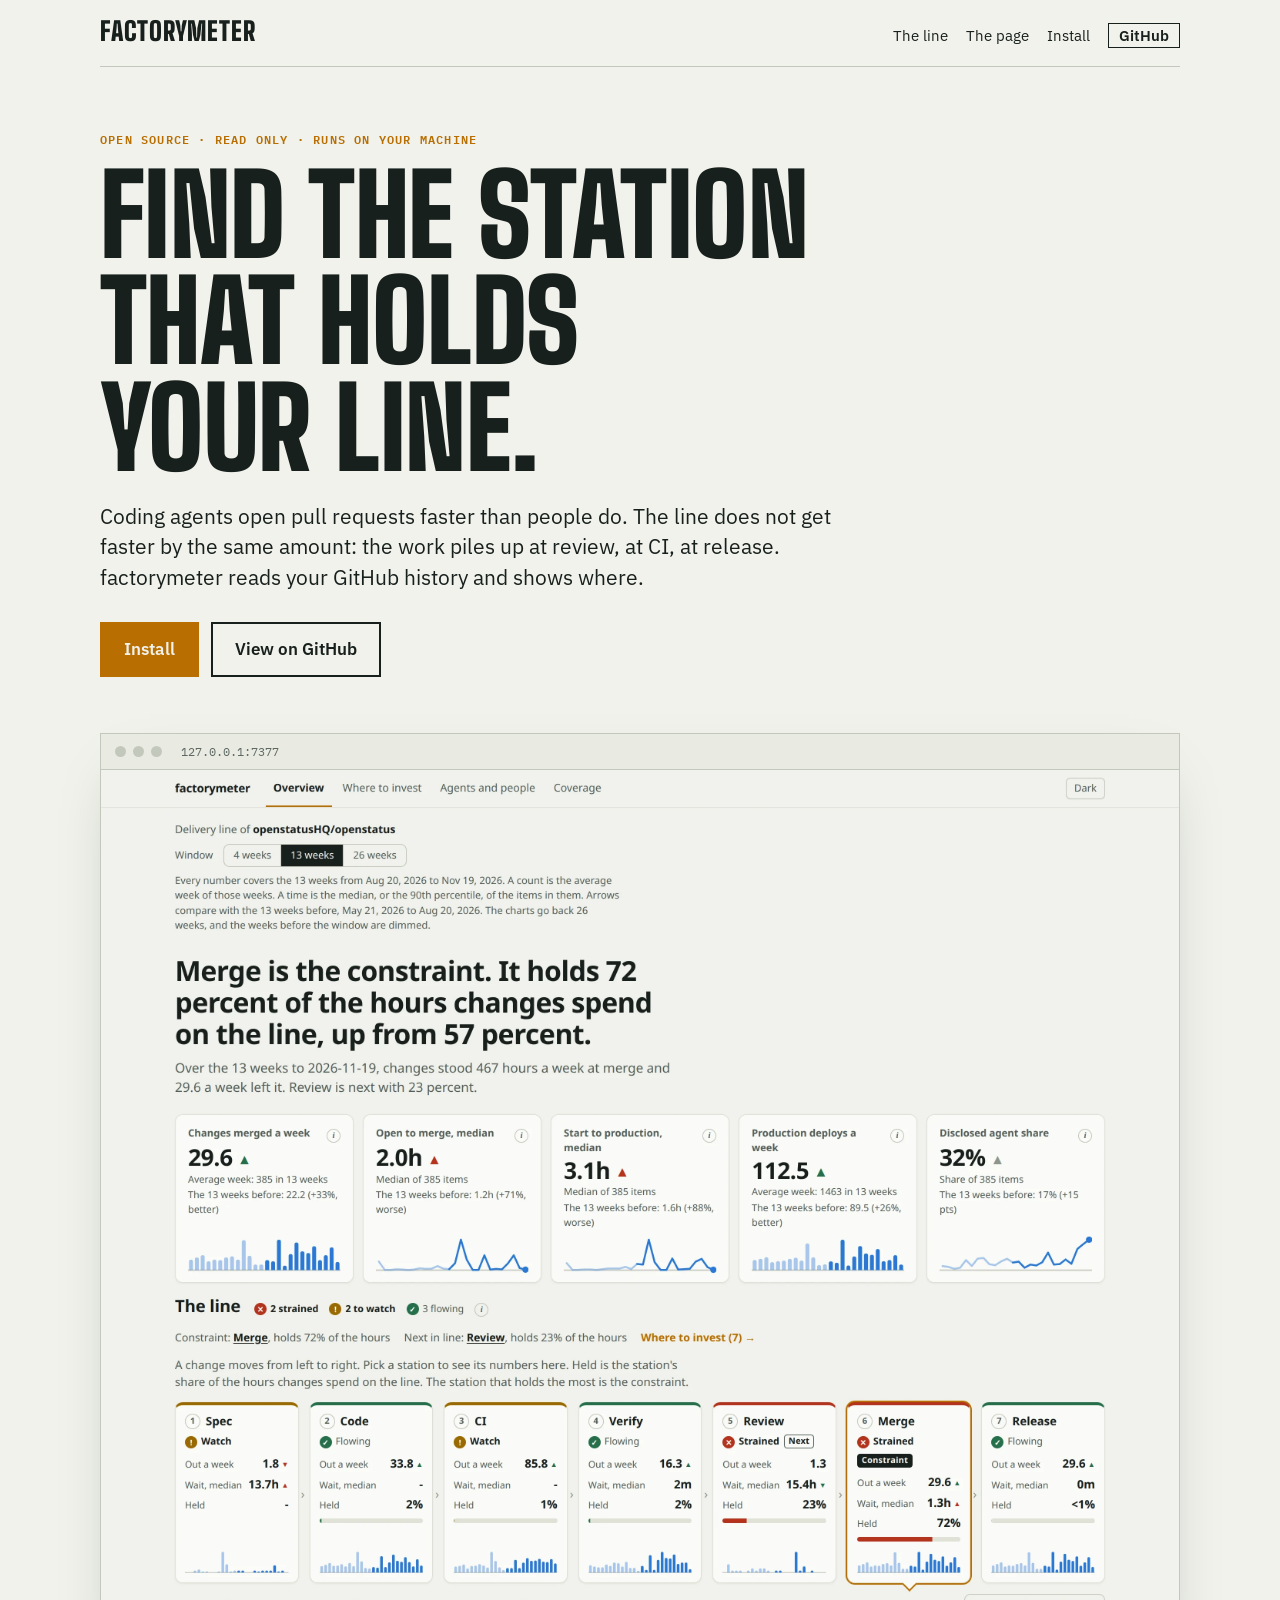
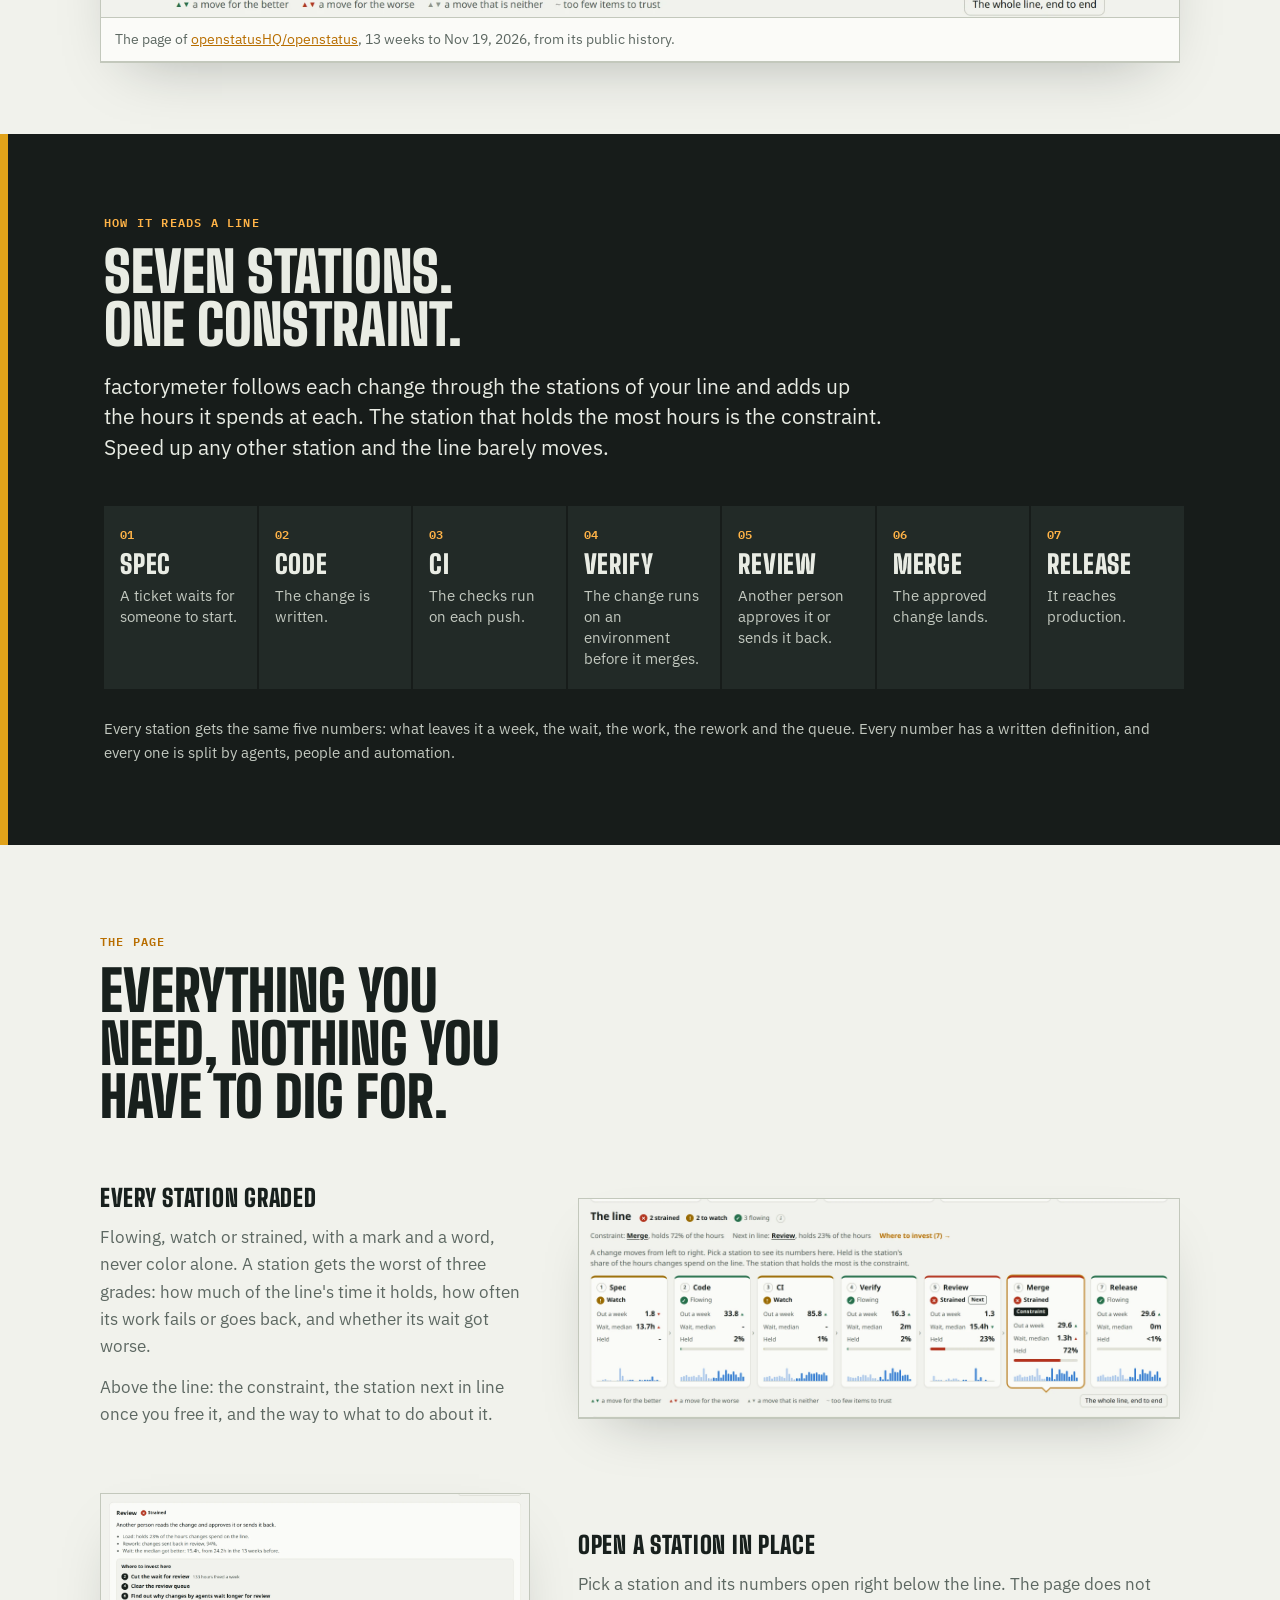
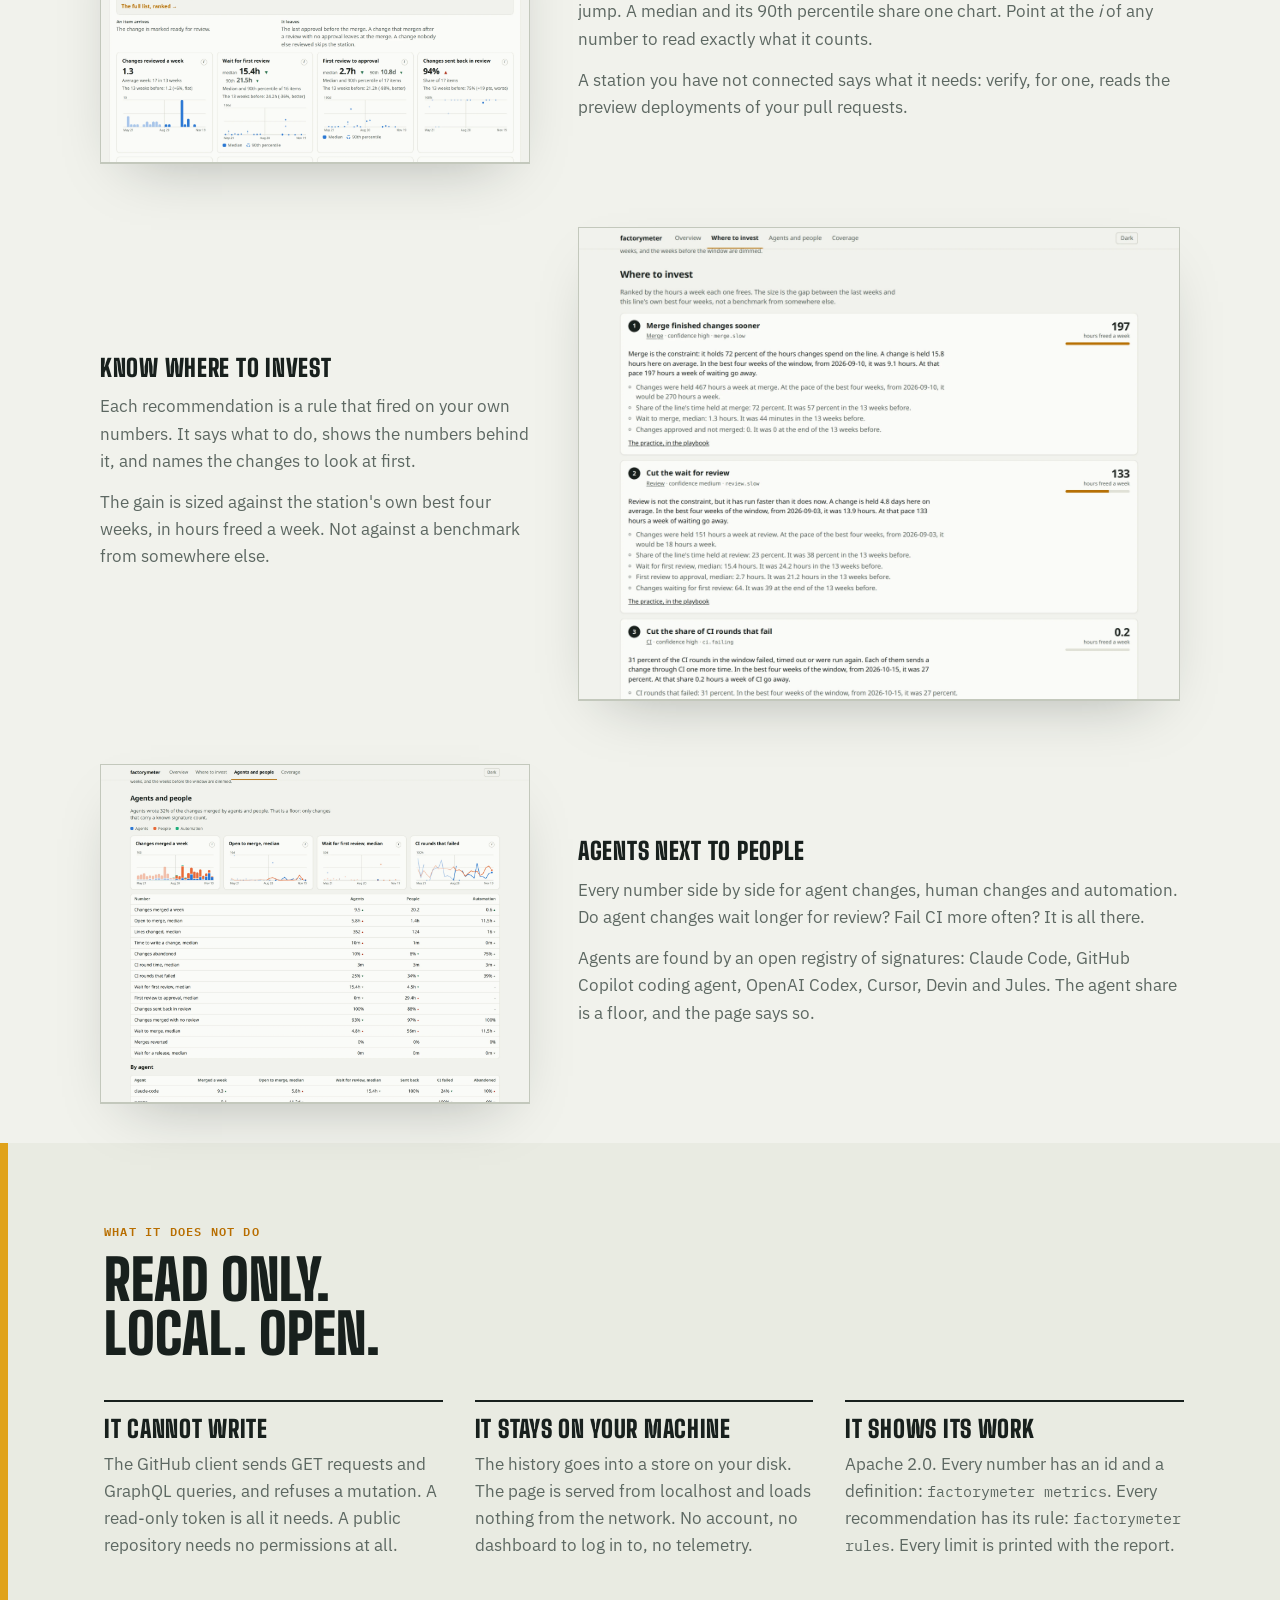
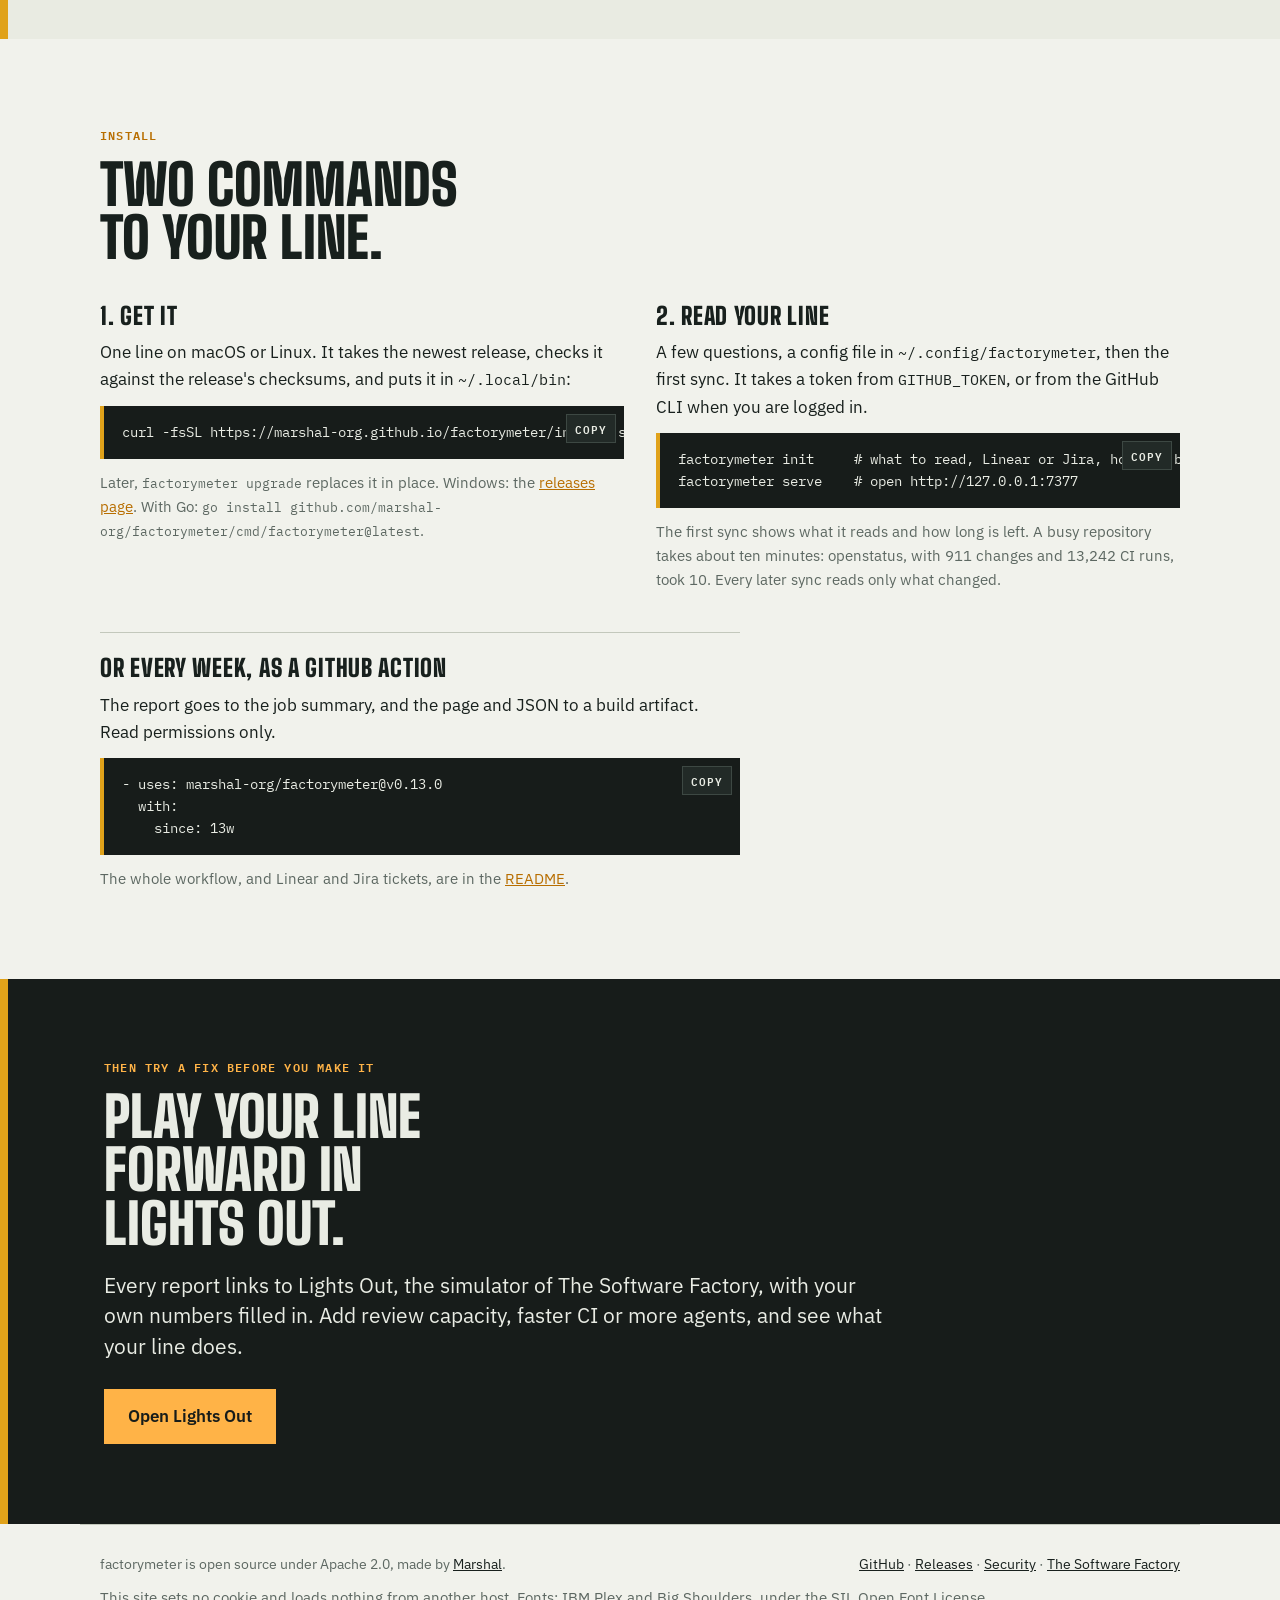
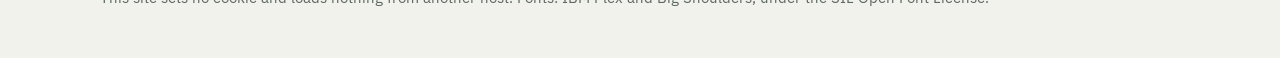
==== commit b002917c: "chore(main): release 0.13.0" ====
--- a/site/index.html
+++ b/site/index.html
@@ -144,7 +144,7 @@
 <h3>Or every week, as a GitHub Action</h3>
 <p>The report goes to the job summary, and the page and JSON to a build artifact. Read permissions only.</p>
 <!-- x-release-please-start-version -->
-<pre><code>- uses: marshal-org/factorymeter@v0.12.1
+<pre><code>- uses: marshal-org/factorymeter@v0.13.0
   with:
     since: 13w</code></pre>
 <!-- x-release-please-end -->
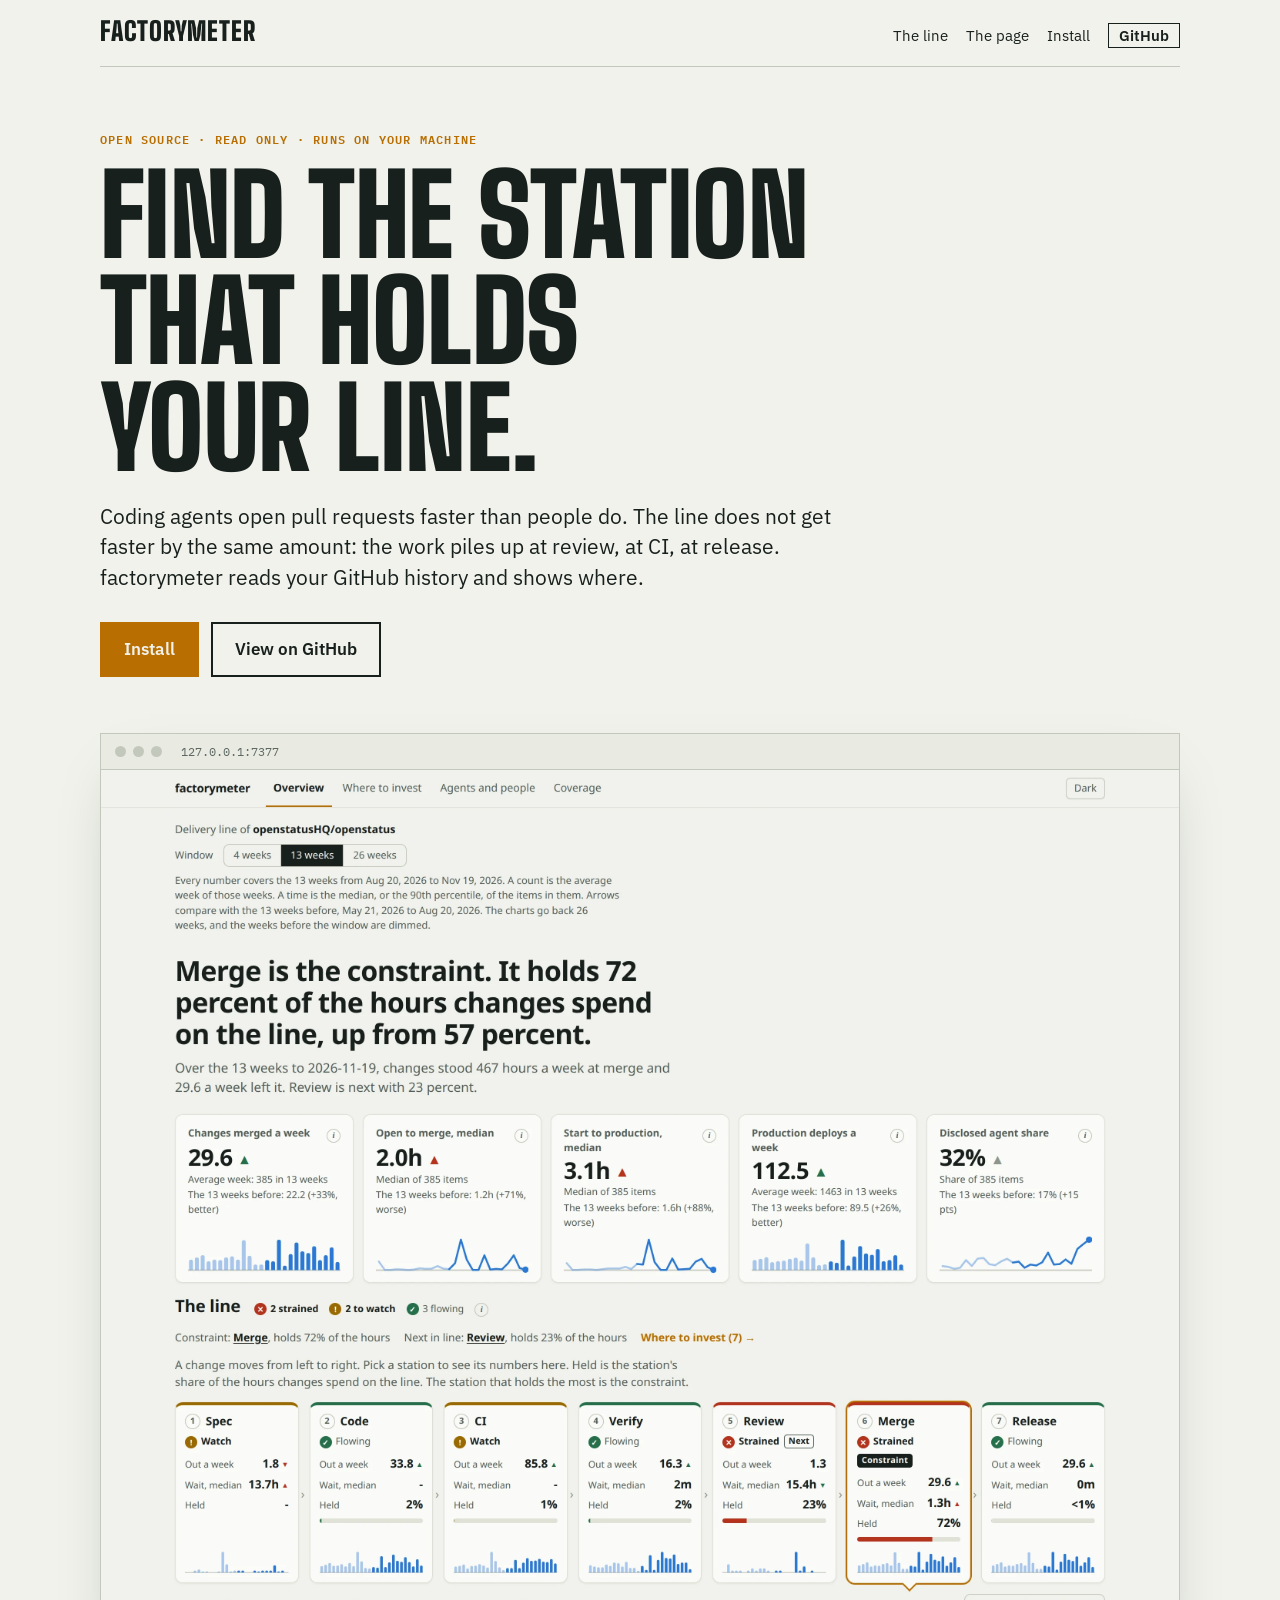
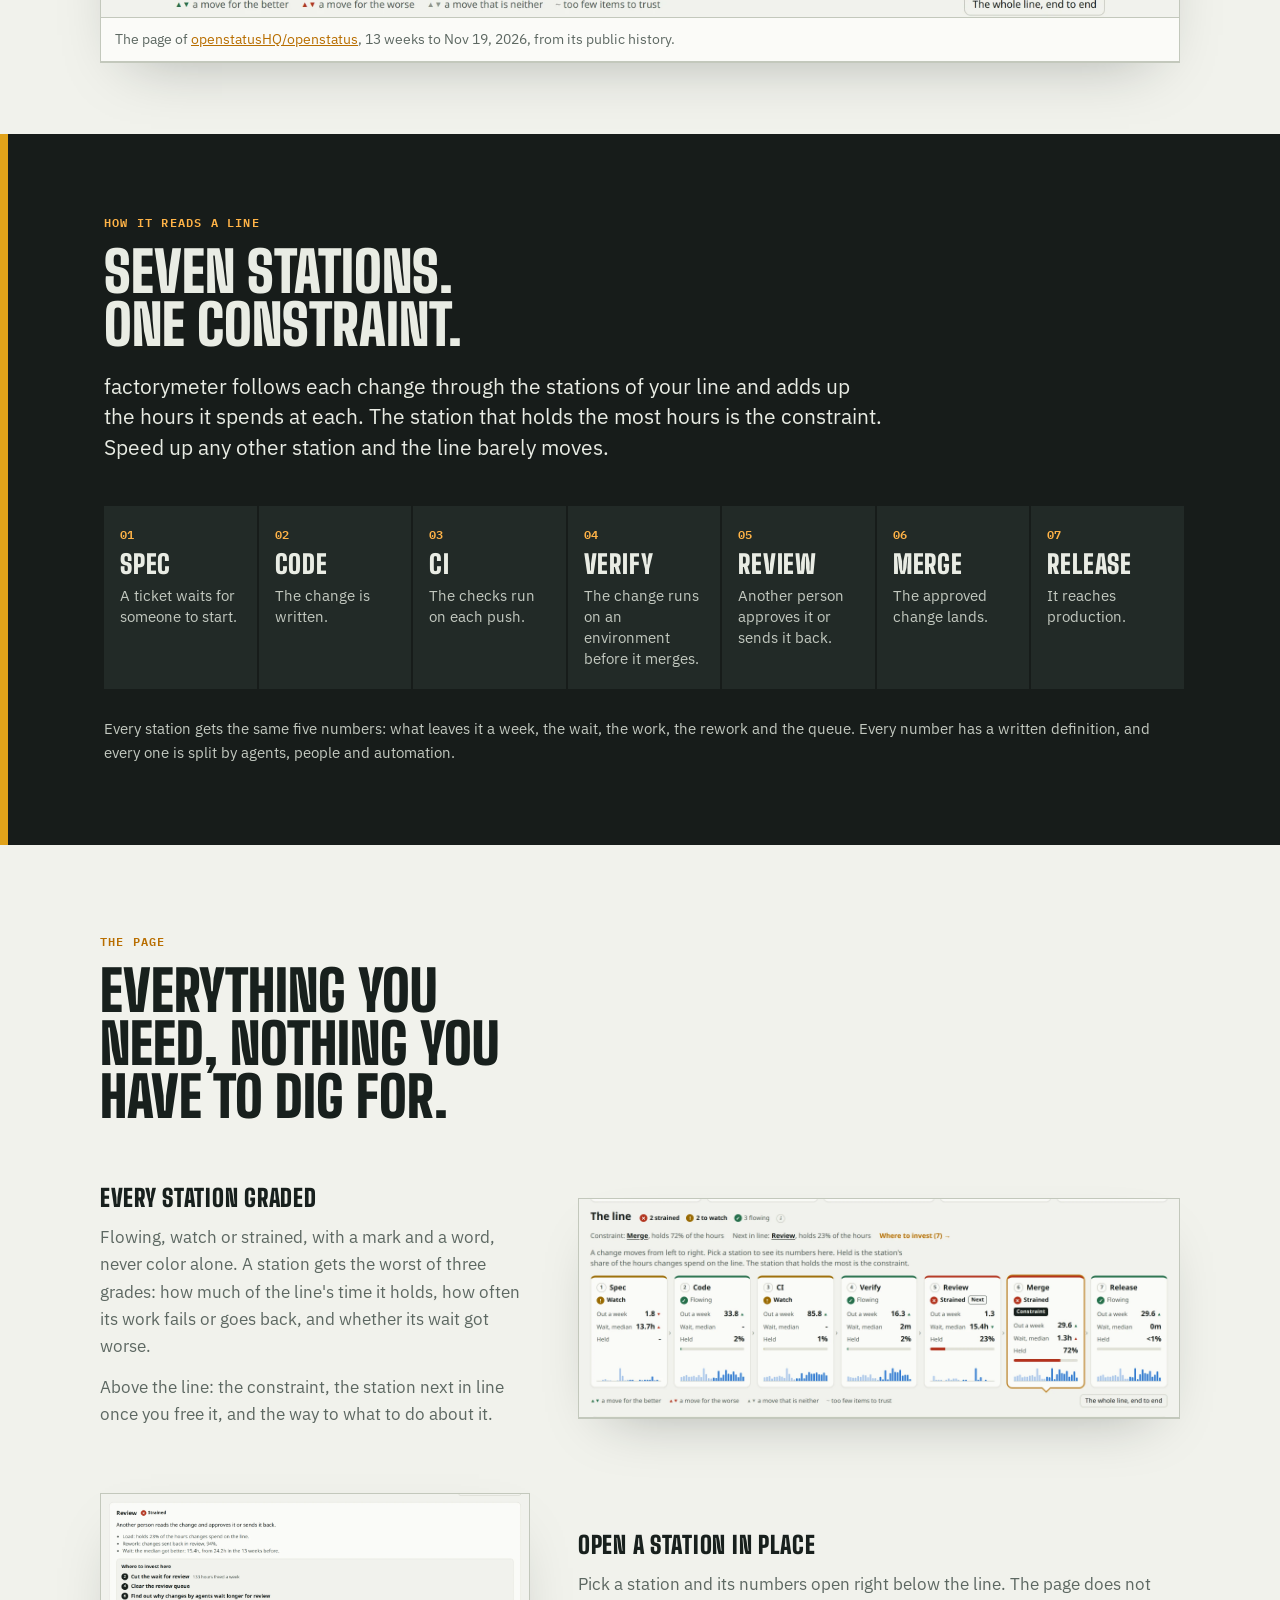
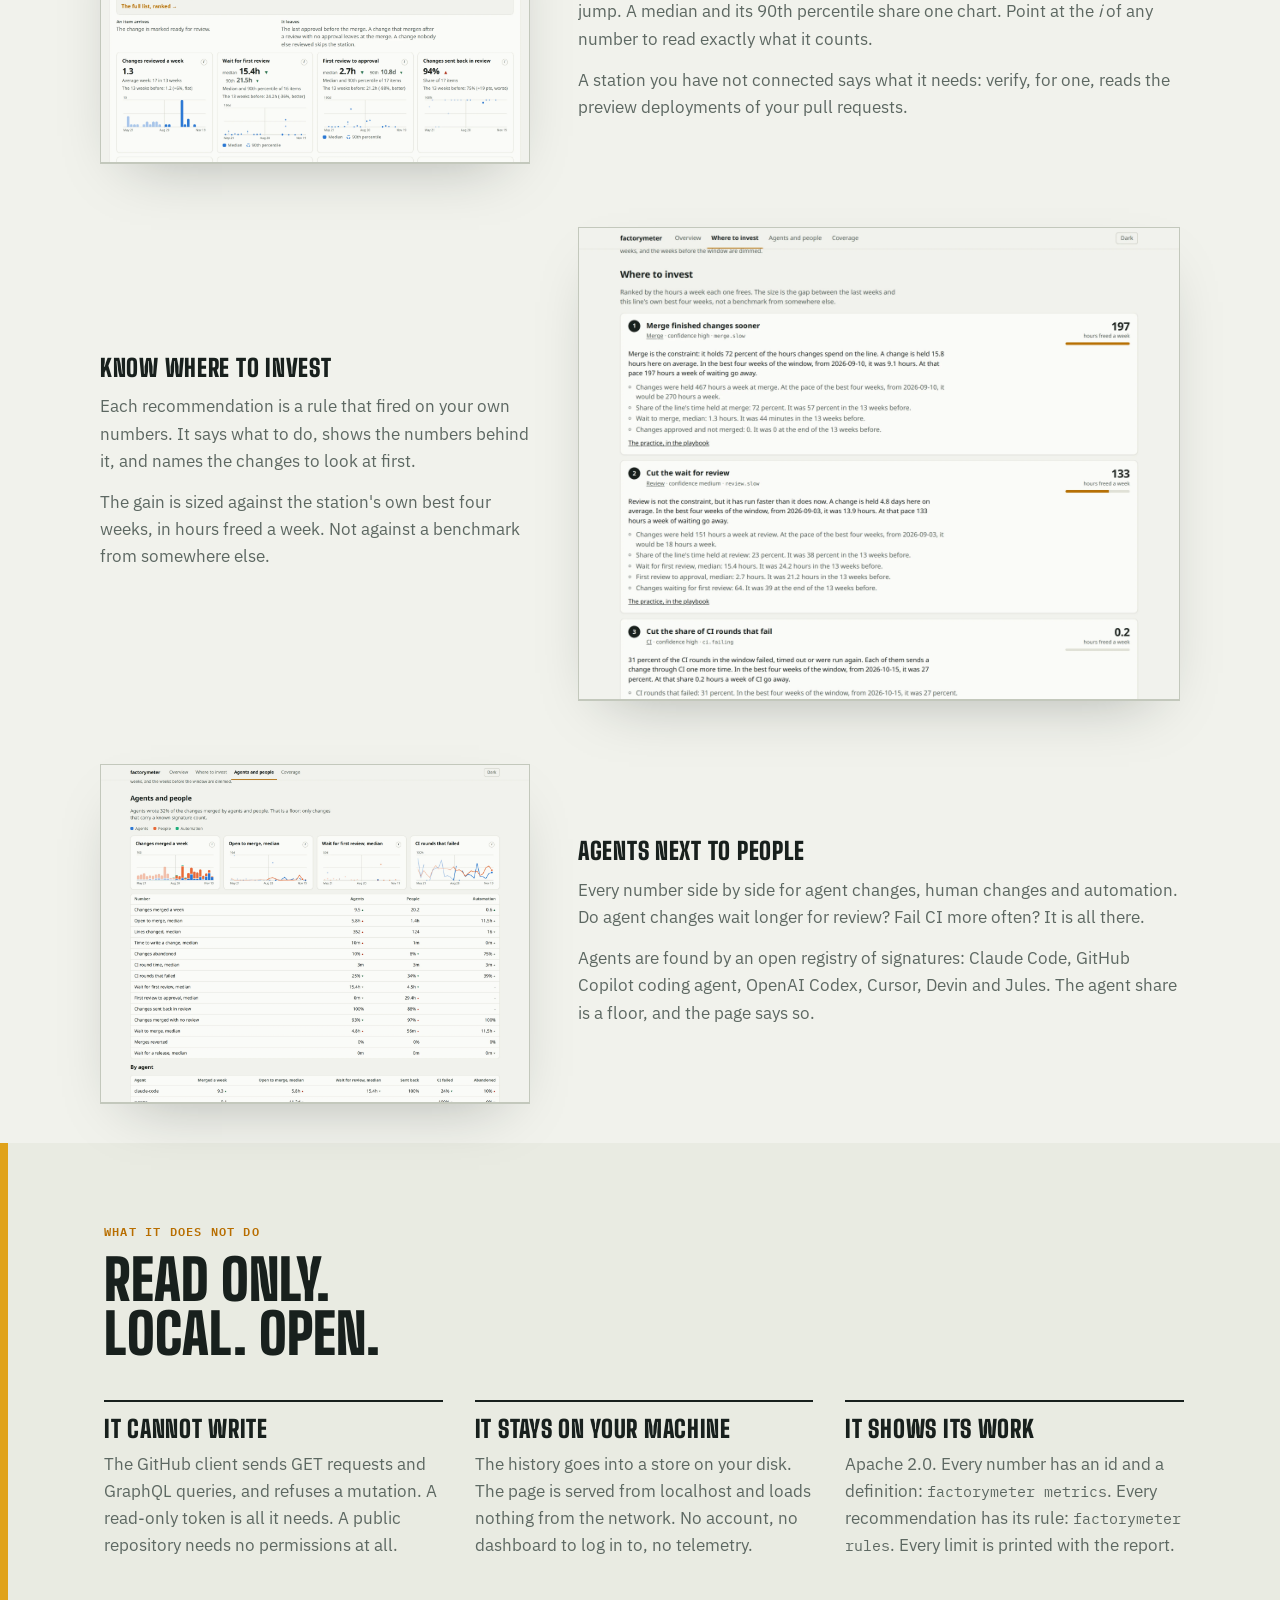
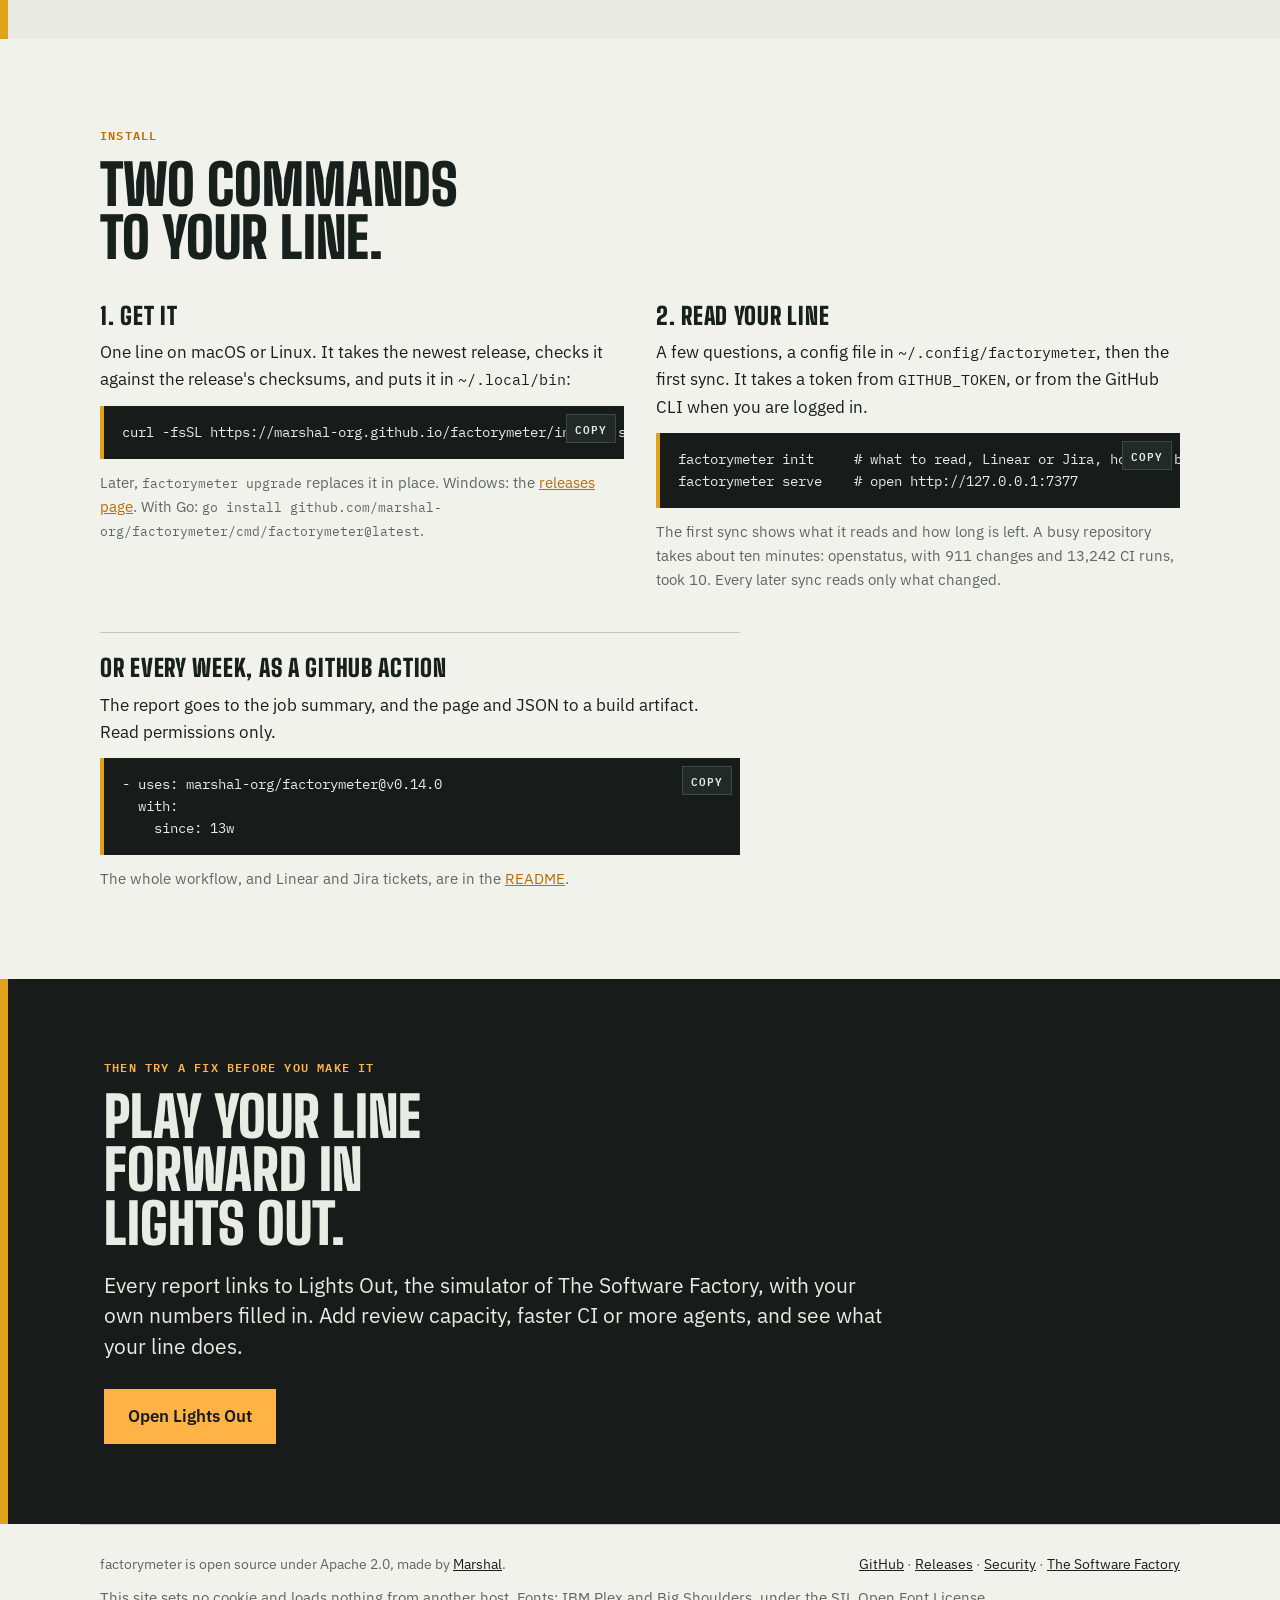
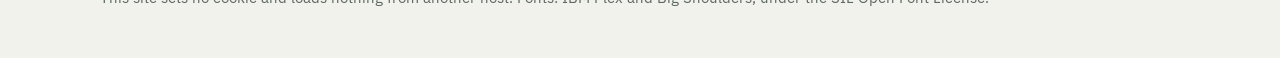
==== commit a68728c8: "chore(main): release 0.14.0" ====
--- a/site/index.html
+++ b/site/index.html
@@ -144,7 +144,7 @@
 <h3>Or every week, as a GitHub Action</h3>
 <p>The report goes to the job summary, and the page and JSON to a build artifact. Read permissions only.</p>
 <!-- x-release-please-start-version -->
-<pre><code>- uses: marshal-org/factorymeter@v0.13.0
+<pre><code>- uses: marshal-org/factorymeter@v0.14.0
   with:
     since: 13w</code></pre>
 <!-- x-release-please-end -->
